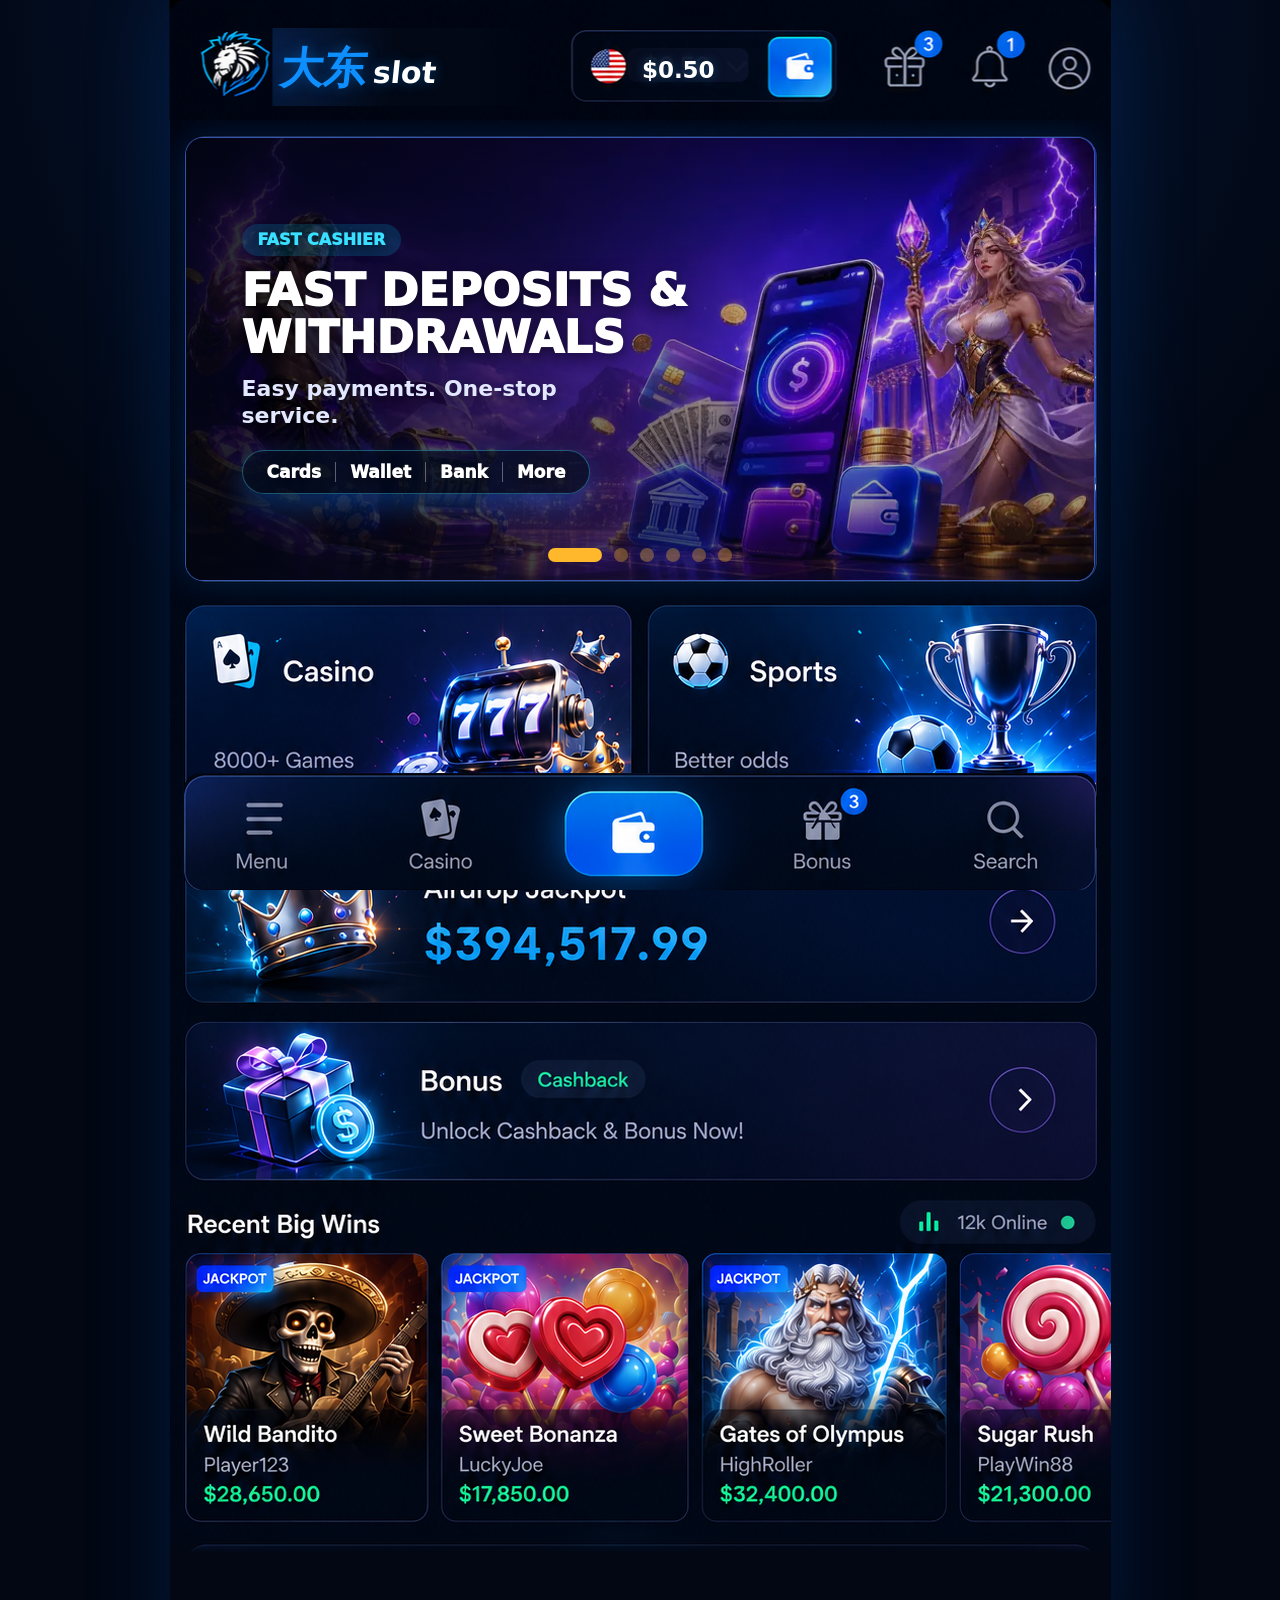
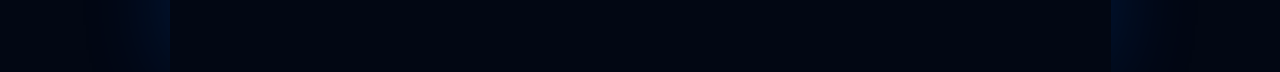
==== index.html @ 8ac62c06 "Add files via upload" ====
<!doctype html>
<html lang="zh-CN">
  <head>
    <meta charset="utf-8">
    <meta name="viewport" content="width=device-width, initial-scale=1">
    <title>大东slot Visual Mirror</title>
    <link rel="stylesheet" href="styles.css">
  </head>
  <body>
    <nav class="global-top-nav" aria-label="Global top navigation">
      <button class="global-logo-hit" type="button" data-go-home aria-label="返回首页">
        <span class="global-logo-cover" aria-hidden="true"></span>
        <span class="global-wordmark" aria-hidden="true">
          <strong>大东</strong>
          <b>slot</b>
        </span>
      </button>
      <span class="global-balance-cover" aria-hidden="true"></span>
      <span class="global-balance-value" data-global-balance aria-hidden="true">$0.50</span>
      <button class="global-wallet-hit" type="button" data-open-wallet aria-label="Wallet"></button>
      <button class="global-gift-hit" type="button" data-open-activity aria-label="Bonus"></button>
      <button class="global-bell-hit" type="button" aria-label="Notifications"></button>
      <button class="global-profile-hit" type="button" aria-label="Profile"></button>
    </nav>

    <nav class="global-bottom-nav" aria-label="Global bottom navigation">
      <button type="button" data-go-home aria-label="Menu"></button>
      <button type="button" data-go-home aria-label="Casino"></button>
      <button type="button" data-open-wallet aria-label="Wallet"></button>
      <button type="button" data-open-activity aria-label="Bonus"></button>
      <button type="button" data-go-home aria-label="Search"></button>
    </nav>

    <main class="mirror-stage" aria-label="大东slot demo">
      <div class="phone-screen">
        <img class="source-screen" src="assets/xd-reference.png" alt="大东slot casino app home screen">

        <section class="custom-hero-carousel" aria-label="Promotions">
          <article class="promo-slide active promo-purple" style="--promo-image: url('assets/promo-1.webp')">
            <div class="promo-copy">
              <span>Fast Cashier</span>
              <h2>FAST DEPOSITS & WITHDRAWALS</h2>
              <p>Easy payments. One-stop service.</p>
              <div class="promo-tags">Cards <b></b> Wallet <b></b> Bank <b></b> More</div>
            </div>
          </article>
          <article class="promo-slide promo-blue" style="--promo-image: url('assets/promo-2.webp')">
            <div class="promo-copy promo-copy-center">
              <span>Global Lobby</span>
              <h2>30+ TOP GLOBAL PROVIDERS</h2>
              <p>2000+ games available.</p>
            </div>
          </article>
          <article class="promo-slide promo-gold" style="--promo-image: url('assets/promo-3.webp')">
            <div class="promo-copy">
              <span>Trusted Platform</span>
              <h2>25 YEARS OF EXCELLENCE</h2>
              <p>Steady, proven, and built for players.</p>
            </div>
          </article>
          <article class="promo-slide promo-green" style="--promo-image: url('assets/promo-4.webp')">
            <div class="promo-copy">
              <span>Welcome Offer</span>
              <h2>850% WELCOME BONUS</h2>
              <p>Start with more on your first deposit.</p>
              <div class="promo-button">Claim Bonus</div>
            </div>
          </article>
          <article class="promo-slide promo-green" style="--promo-image: url('assets/promo-5.webp')">
            <div class="promo-copy">
              <span>Slot Cashback</span>
              <h2>2% SLOT REBATE</h2>
              <p>Get cashback on eligible wagers.</p>
              <div class="promo-button">Join Now</div>
            </div>
          </article>
          <article class="promo-slide promo-teal" style="--promo-image: url('assets/promo-6.webp')">
            <div class="promo-copy">
              <span>Invite Rewards</span>
              <h2>REFER & EARN</h2>
              <p>Earn up to $100,000 with every invite.</p>
            </div>
          </article>
          <div class="promo-dots" aria-hidden="true">
            <span class="active"></span>
            <span></span>
            <span></span>
            <span></span>
            <span></span>
            <span></span>
          </div>
        </section>

        <div class="logo-cover" aria-hidden="true"></div>
        <div class="xd-wordmark" aria-hidden="true">
          <strong>大东</strong>
          <span>slot</span>
        </div>
        <div class="home-balance-cover" aria-hidden="true"></div>
        <div class="home-balance-value" data-home-balance aria-hidden="true">$0.50</div>

        <button class="hotspot wallet-hotspot" type="button" data-open-wallet aria-label="打开钱包"></button>
        <button class="hotspot join-hotspot" type="button" data-open-modal="signin" aria-label="Join now"></button>
        <button class="hotspot jackpot-hotspot" type="button" data-open-wallet aria-label="Airdrop Jackpot"></button>
        <button class="hotspot bonus-card-hotspot" type="button" data-open-activity aria-label="Bonus Cashback"></button>
        <button class="hotspot bottom-wallet-hotspot" type="button" data-open-wallet aria-label="底部钱包"></button>
        <button class="hotspot bottom-bonus-hotspot" type="button" data-open-activity aria-label="Rewards"></button>
      </div>
    </main>

    <section class="activity-page" id="activityPage" aria-hidden="true">
      <div class="activity-shell">
        <header class="activity-topbar">
          <div class="activity-brand" role="button" tabindex="0" data-go-home aria-label="返回首页">
            <span class="brand-spade"></span>
            <strong>大东</strong>
            <b>slot</b>
          </div>
          <div class="activity-balance">
            <span data-activity-balance>$0.50</span>
            <button type="button" data-open-wallet aria-label="Deposit">+</button>
          </div>
          <button class="activity-gift" type="button" data-activity-detail="deposit" aria-label="Bonus"><span>3</span></button>
          <button class="activity-bell" type="button" aria-label="Notifications"><span>1</span></button>
          <button class="activity-profile" type="button" aria-label="Profile"></button>
        </header>

        <section class="activity-hero-card" data-activity-hero-carousel style="--activity-hero-image: url('assets/promo-5.webp')">
          <div class="activity-hero-copy">
            <h1 data-activity-hero-title>FREE SPIN - EASY</h1>
            <p data-activity-hero-subtitle>SPIN EASY $10 WIN!</p>
          </div>
          <div class="activity-wheel" aria-hidden="true">
            <span></span>
          </div>
          <button class="activity-details-pill" type="button" data-activity-detail="free-spin" data-activity-hero-detail>Details</button>
          <div class="activity-slider-dots" aria-label="Activity banners">
            <button class="active" type="button" data-activity-hero-dot="0" aria-label="Free Spin banner" aria-current="true"></button>
            <button type="button" data-activity-hero-dot="1" aria-label="Deposit Bonus banner"></button>
            <button type="button" data-activity-hero-dot="2" aria-label="Refer and Earn banner"></button>
          </div>
        </section>

        <main class="activity-card">
          <section class="activity-section">
            <h2>Deposit Bonus</h2>
            <article class="activity-deposit-panel">
              <button class="activity-info" type="button" data-activity-detail="deposit">i</button>
              <div class="activity-safe-icon" aria-hidden="true"></div>
              <div class="activity-deposit-copy">
                <h3>5th Deposit Bonus 125%</h3>
                <p>1st Deposit Rewards: <strong>30%</strong></p>
              </div>
              <button class="activity-gold-btn" type="button" data-open-wallet>Deposit</button>
              <div class="activity-bonus-steps">
                <button class="activity-bonus-step active" type="button">
                  <span>1st</span>
                  <i class="bonus-gift-icon" aria-hidden="true"><em></em></i>
                  <b>+30%</b>
                </button>
                <button class="activity-bonus-step" type="button">
                  <span>2nd</span>
                  <i class="bonus-gift-icon" aria-hidden="true"><em></em></i>
                  <b>+20%</b>
                </button>
                <button class="activity-bonus-step" type="button">
                  <span>3rd</span>
                  <i class="bonus-gift-icon" aria-hidden="true"><em></em></i>
                  <b>+20%</b>
                </button>
                <button class="activity-bonus-step" type="button">
                  <span>4th</span>
                  <i class="bonus-gift-icon" aria-hidden="true"><em></em></i>
                  <b>+25%</b>
                </button>
                <button class="activity-bonus-step" type="button">
                  <span>5th</span>
                  <i class="bonus-gift-icon" aria-hidden="true"><em></em></i>
                  <b>+30%</b>
                </button>
              </div>
            </article>
          </section>

          <section class="activity-section free-section">
            <h2>Free Bonus</h2>
            <article class="activity-list-card">
              <button class="activity-info" type="button" data-activity-detail="daily-rebate">i</button>
              <span class="activity-icon calendar" aria-hidden="true"></span>
              <div>
                <h3>Daily Rebate 0.5%</h3>
                <p>The more bet, the more cashback</p>
              </div>
              <button class="activity-outline-btn" type="button" data-activity-detail="daily-rebate">Go Play</button>
            </article>
            <article class="activity-list-card">
              <button class="activity-info" type="button" data-activity-detail="login">i</button>
              <span class="activity-icon login" aria-hidden="true"></span>
              <div>
                <h3>Daily Login Rewards</h3>
                <p>Get <strong>$ 28,00</strong> for free!</p>
              </div>
              <button class="activity-outline-btn" type="button" data-activity-detail="login">Go Play</button>
            </article>
            <article class="activity-list-card">
              <button class="activity-info" type="button" data-activity-detail="free-spin">i</button>
              <span class="activity-icon wheel" aria-hidden="true"></span>
              <div>
                <h3>Free Spin</h3>
                <p>Get <strong>$ 10,00</strong> free every day</p>
              </div>
              <button class="activity-outline-btn" type="button" data-activity-detail="free-spin">Check</button>
            </article>
            <article class="activity-list-card">
              <button class="activity-info" type="button" data-activity-detail="loss-rescue">i</button>
              <span class="activity-icon shield" aria-hidden="true"></span>
              <div>
                <h3>Loss Rescue 10%</h3>
                <p>Claim support after tough sessions</p>
              </div>
              <button class="activity-outline-btn" type="button" data-open-wallet>Deposit</button>
            </article>
            <article class="activity-list-card">
              <button class="activity-info" type="button" data-activity-detail="refer">i</button>
              <span class="activity-icon refer" aria-hidden="true"></span>
              <div>
                <h3>Refer & Earn</h3>
                <p>Invite friends and unlock rewards</p>
              </div>
              <button class="activity-outline-btn" type="button" data-activity-detail="refer">Invite</button>
            </article>
          </section>
        </main>

        <nav class="activity-bottom-nav" aria-label="Activity navigation">
          <button type="button" data-close-activity><span class="nav-home"></span>Menu</button>
          <button type="button" data-close-activity><span class="nav-refer"></span>Casino</button>
          <button class="nav-wallet-main" type="button" data-open-wallet><span></span>Wallet</button>
          <button class="active" type="button"><span class="nav-gift"></span>Bonus</button>
          <button type="button" data-close-activity><span class="nav-me"></span>Search</button>
        </nav>
      </div>
    </section>

    <section class="wallet-page" id="walletPage" aria-hidden="true">
      <div class="wallet-shell">
        <header class="activity-topbar wallet-global-topbar">
          <div class="activity-brand" role="button" tabindex="0" data-go-home aria-label="返回首页">
            <span class="brand-spade"></span>
            <strong>大东</strong>
            <b>slot</b>
          </div>
          <div class="activity-balance">
            <span data-wallet-top-balance>$0.50</span>
            <button type="button" data-open-wallet aria-label="Deposit">+</button>
          </div>
          <button class="activity-gift" type="button" data-activity-detail="deposit" aria-label="Bonus"><span>3</span></button>
          <button class="activity-bell" type="button" aria-label="Notifications"><span>1</span></button>
          <button class="activity-profile" type="button" aria-label="Profile"></button>
        </header>

        <header class="wallet-header">
          <button class="wallet-back" type="button" data-close-wallet aria-label="返回">
            <span></span>
          </button>
          <h1>Wallet</h1>
          <div class="wallet-actions">
            <button class="history-btn" type="button">
              <span class="history-icon"></span>
              History
            </button>
            <button class="support-btn" type="button" aria-label="客服">
              <span></span>
            </button>
          </div>
        </header>

        <div class="wallet-tabs" role="tablist" aria-label="Wallet actions">
          <button class="wallet-tab active" type="button" data-wallet-tab="recharge" role="tab" aria-selected="true">
            <span class="pig-icon"></span>
            Deposit
          </button>
          <button class="wallet-tab" type="button" data-wallet-tab="withdraw" role="tab" aria-selected="false">
            <span class="card-icon"></span>
            Withdraw
          </button>
        </div>

        <div class="wallet-panel active" data-wallet-panel="recharge">
          <section class="deposit-card">
            <h2>Deposit Bonuses <span>*</span></h2>
            <div class="bonus-feature">
              <div class="safe-asset" aria-hidden="true"></div>
              <div>
                <h3>5th Deposit Bonus 125%</h3>
                <p>1st Deposit Rewards: <strong>30%</strong></p>
              </div>
            </div>

            <div class="bonus-steps" aria-label="Deposit bonus steps">
              <button class="bonus-step active" type="button">
                <span>1st</span>
                <i class="bonus-gift-icon" aria-hidden="true"><em></em></i>
                <b>+30%</b>
              </button>
              <button class="bonus-step" type="button">
                <span>2nd</span>
                <i class="bonus-gift-icon" aria-hidden="true"><em></em></i>
                <b>+20%</b>
              </button>
              <button class="bonus-step" type="button">
                <span>3rd</span>
                <i class="bonus-gift-icon" aria-hidden="true"><em></em></i>
                <b>+20%</b>
              </button>
              <button class="bonus-step" type="button">
                <span>4th</span>
                <i class="bonus-gift-icon" aria-hidden="true"><em></em></i>
                <b>+25%</b>
              </button>
              <button class="bonus-step" type="button">
                <span>5th</span>
                <i class="bonus-gift-icon" aria-hidden="true"><em></em></i>
                <b>+30%</b>
              </button>
            </div>
          </section>

          <div class="amount-grid" aria-label="Recharge amounts">
            <button class="amount-card selected" type="button"><span>10%</span>$ 10,00</button>
            <button class="amount-card" type="button"><span>10%</span>$ 20,00</button>
            <button class="amount-card" type="button"><span>10%</span>$ 30,00</button>
            <button class="amount-card" type="button"><span>20%</span>$ 50,00</button>
            <button class="amount-card" type="button"><span>25%</span>$ 100,00</button>
            <button class="amount-card" type="button"><span>25%</span>$ 200,00</button>
            <button class="amount-card" type="button"><span>25%</span>$ 300,00</button>
            <button class="amount-card" type="button"><span>30%</span>$ 500,00</button>
            <button class="amount-card" type="button"><span>30%</span>$ 1,00K</button>
          </div>

          <div class="recharge-footer">
            <p data-recharge-note>Selected amount: <strong>$ 10,00</strong></p>
            <button class="recharge-submit" type="button" data-recharge-submit>Deposit Now</button>
          </div>
        </div>

        <div class="wallet-panel" data-wallet-panel="withdraw">
          <section class="withdraw-card">
            <h2>Withdraw</h2>
            <p>Available Balance</p>
            <strong data-wallet-balance>$0.50</strong>
            <label>
              Amount
              <input type="text" inputmode="decimal" placeholder="$ 0,00">
            </label>
            <label>
              Method
              <select>
                <option>Bank Transfer</option>
                <option>USDT</option>
              </select>
            </label>
            <button class="withdraw-submit" type="button" disabled>Submit</button>
          </section>
        </div>

        <nav class="activity-bottom-nav wallet-bottom-nav" aria-label="Wallet navigation">
          <button type="button" data-close-wallet><span class="nav-home"></span>Menu</button>
          <button type="button" data-close-wallet><span class="nav-refer"></span>Casino</button>
          <button class="nav-wallet-main active" type="button"><span></span>Wallet</button>
          <button type="button" data-open-activity><span class="nav-gift"></span>Bonus</button>
          <button type="button" data-close-wallet><span class="nav-me"></span>Search</button>
        </nav>
      </div>
    </section>

    <div class="deposit-success" data-deposit-success aria-hidden="true">
      <div class="deposit-success-card" role="dialog" aria-modal="true" aria-labelledby="depositSuccessTitle">
        <div class="deposit-success-icon" aria-hidden="true"></div>
        <h2 id="depositSuccessTitle">Deposit Successful</h2>
        <p><strong data-success-amount>+$10.00</strong> has been credited to your demo balance.</p>
        <span>Current balance: <b data-success-balance>$10.50</b></span>
        <button type="button" data-close-success>Done</button>
      </div>
    </div>

    <div class="activity-detail-modal" data-activity-detail-modal aria-hidden="true">
      <div class="activity-detail-card" role="dialog" aria-modal="true" aria-labelledby="activityDetailTitle">
        <button class="activity-detail-close" type="button" data-close-activity-detail aria-label="Close">×</button>
        <div class="activity-detail-art" data-detail-art aria-hidden="true"></div>
        <span data-detail-kicker>Activity Details</span>
        <h2 id="activityDetailTitle" data-detail-title>Free Spin</h2>
        <p data-detail-copy>Spin once every day and claim demo bonus credits instantly.</p>
        <ul>
          <li data-detail-rule-one>Available once per demo day.</li>
          <li data-detail-rule-two>Rewards are credited to the demo wallet.</li>
        </ul>
        <button class="activity-detail-cta" type="button" data-detail-cta>Join Now</button>
      </div>
    </div>

    <div class="modal-backdrop" data-modal="signin" aria-hidden="true">
      <div class="modal" role="dialog" aria-modal="true" aria-labelledby="signinTitle">
        <button class="close-btn" type="button" data-close-modal aria-label="关闭">×</button>
        <span class="modal-kicker">Demo account</span>
        <h2 id="signinTitle">Join 大东slot</h2>
        <p>这是展示版账号入口。后续可以接邮箱、手机号、KYC、地理位置验证和风控审核。</p>
        <label>
          Email
          <input type="email" placeholder="demo@donggeslot.com">
        </label>
        <label>
          Password
          <input type="password" placeholder="Enter password">
        </label>
        <button class="modal-primary" type="button" data-close-modal>Enter Demo</button>
      </div>
    </div>

    <div class="modal-backdrop" data-modal="wallet" aria-hidden="true">
      <div class="modal wallet-modal" role="dialog" aria-modal="true" aria-labelledby="walletTitle">
        <button class="close-btn" type="button" data-close-modal aria-label="关闭">×</button>
        <span class="modal-kicker">Wallet preview</span>
        <h2 id="walletTitle">Demo Wallet</h2>
        <div class="wallet-balance">
          <span>Available balance</span>
          <strong>$0.50</strong>
        </div>
        <div class="wallet-grid">
          <button type="button" disabled>Deposit</button>
          <button type="button" disabled>Withdraw</button>
        </div>
        <p>真钱版本需要接支付、KYC、AML、地理围栏和审计日志。当前只做视觉展示。</p>
      </div>
    </div>

    <div class="modal-backdrop" data-modal="bonus" aria-hidden="true">
      <div class="modal" role="dialog" aria-modal="true" aria-labelledby="bonusTitle">
        <button class="close-btn" type="button" data-close-modal aria-label="关闭">×</button>
        <span class="modal-kicker">Cashback</span>
        <h2 id="bonusTitle">Bonus Center</h2>
        <p>这里可以扩展成活动后台配置：返利比例、流水要求、有效期、目标用户分层和预算上限。</p>
        <button class="modal-primary" type="button" data-close-modal>Got it</button>
      </div>
    </div>

    <script src="script.js"></script>
  </body>
</html>
---- styles.css ----
:root {
  --screen-w: 941;
  --screen-h: 1672;
  --ink: #f7fbff;
  --muted: #aab5d1;
  --cyan: #28ccff;
  --blue: #087cff;
}

* {
  box-sizing: border-box;
}

body {
  margin: 0;
  min-width: 320px;
  min-height: 100vh;
  background: #020713;
  color: var(--ink);
  font-family: Inter, ui-sans-serif, system-ui, -apple-system, BlinkMacSystemFont, "Segoe UI", sans-serif;
}

body.modal-open {
  overflow: hidden;
}

body.wallet-open {
  overflow: hidden;
}

button,
input,
select {
  font: inherit;
}

button {
  cursor: pointer;
}

button:disabled {
  cursor: not-allowed;
  opacity: 0.55;
}

.mirror-stage {
  display: flex;
  justify-content: center;
  min-height: 100vh;
  background:
    radial-gradient(circle at 50% 0, rgba(14, 83, 182, 0.28), transparent 42%),
    #020713;
}

.phone-screen {
  position: relative;
  width: min(100vw, 941px);
  aspect-ratio: 941 / 1672;
  overflow: hidden;
  background: #020713;
}

.source-screen {
  display: block;
  width: 100%;
  height: 100%;
  object-fit: fill;
  user-select: none;
  -webkit-user-drag: none;
}

.custom-hero-carousel {
  position: absolute;
  z-index: 1;
  left: 1.7%;
  top: 8.2%;
  width: 96.7%;
  height: 26.55%;
  overflow: hidden;
  border: 1px solid rgba(76, 117, 231, 0.72);
  border-radius: clamp(12px, 2vw, 18px);
  background: #020713;
  pointer-events: none;
  box-shadow:
    inset 0 0 0 1px rgba(72, 202, 255, 0.12),
    0 0 36px rgba(8, 124, 255, 0.2);
}

.promo-slide {
  position: absolute;
  inset: 0;
  opacity: 0;
  background:
    linear-gradient(90deg, rgba(1, 5, 14, 0.88) 0%, rgba(1, 5, 14, 0.58) 38%, rgba(1, 5, 14, 0.12) 70%),
    var(--promo-image) center / cover no-repeat;
  transition: opacity 0.6s ease;
}

.promo-slide.active {
  opacity: 1;
}

.promo-slide::after {
  content: "";
  position: absolute;
  inset: auto 0 0;
  height: 46%;
  background: linear-gradient(0deg, rgba(2, 7, 19, 0.48), transparent);
}

.promo-copy {
  position: relative;
  z-index: 1;
  display: flex;
  flex-direction: column;
  justify-content: center;
  width: min(64%, 560px);
  height: 100%;
  padding: clamp(16px, 3.5vw, 46px) clamp(18px, 4.3vw, 58px);
  text-shadow: 0 3px 14px rgba(0, 0, 0, 0.55);
}

.promo-copy-center {
  width: min(68%, 620px);
}

.promo-copy span {
  align-self: flex-start;
  margin-bottom: clamp(6px, 1.3vw, 12px);
  border-radius: 999px;
  padding: clamp(4px, 0.7vw, 8px) clamp(9px, 1.8vw, 16px);
  background: rgba(0, 210, 255, 0.16);
  color: #39e0ff;
  font-size: clamp(9px, 1.7vw, 16px);
  font-weight: 950;
  line-height: 1;
  text-transform: uppercase;
}

.promo-copy h2 {
  max-width: 11.5em;
  margin: 0;
  color: #ffffff;
  font-size: clamp(20px, 4.65vw, 45px);
  font-weight: 1000;
  line-height: 1.03;
  letter-spacing: 0;
}

.promo-copy p {
  max-width: 18em;
  margin: clamp(7px, 1.4vw, 14px) 0 0;
  color: #e2e8ff;
  font-size: clamp(12px, 2.3vw, 22px);
  font-weight: 720;
  line-height: 1.25;
}

.promo-tags,
.promo-button {
  display: inline-flex;
  align-items: center;
  align-self: flex-start;
  min-height: clamp(24px, 4.5vw, 44px);
  margin-top: clamp(9px, 1.9vw, 20px);
  border-radius: 999px;
  padding: 0 clamp(12px, 2.2vw, 24px);
  background: linear-gradient(135deg, rgba(10, 207, 255, 0.86), rgba(6, 117, 255, 0.92));
  color: #fff;
  font-size: clamp(10px, 1.8vw, 17px);
  font-weight: 950;
  box-shadow: 0 12px 28px rgba(8, 124, 255, 0.32);
}

.promo-tags {
  gap: clamp(7px, 1.5vw, 14px);
  background: rgba(5, 16, 36, 0.72);
  border: 1px solid rgba(67, 219, 255, 0.36);
}

.promo-tags b {
  width: 1px;
  height: 1.2em;
  background: rgba(255, 255, 255, 0.35);
}

.promo-green .promo-copy span,
.promo-green .promo-button {
  background: linear-gradient(135deg, #2ce99b, #079a65);
  color: #ffffff;
}

.promo-gold .promo-copy span {
  background: rgba(255, 203, 74, 0.18);
  color: #ffd973;
}

.promo-teal .promo-copy span {
  background: rgba(0, 232, 214, 0.16);
  color: #48f0e6;
}

.promo-dots {
  position: absolute;
  z-index: 2;
  left: 50%;
  bottom: clamp(10px, 1.8vw, 18px);
  display: flex;
  gap: clamp(7px, 1.4vw, 12px);
  transform: translateX(-50%);
}

.promo-dots span {
  display: block;
  width: clamp(8px, 1.7vw, 14px);
  height: clamp(8px, 1.7vw, 14px);
  border-radius: 999px;
  background: rgba(255, 184, 40, 0.34);
}

.promo-dots span.active {
  width: clamp(30px, 5.4vw, 54px);
  background: #ffb82c;
}

.hotspot {
  position: absolute;
  z-index: 4;
  border: 0;
  border-radius: 10px;
  background: transparent;
  padding: 0;
}

.hotspot:focus-visible {
  outline: 2px solid rgba(40, 204, 255, 0.9);
  outline-offset: 3px;
}

.wallet-hotspot {
  left: 42.6%;
  top: 1.8%;
  width: 28.4%;
  height: 4.4%;
}

.join-hotspot {
  left: 5.1%;
  top: 27.6%;
  width: 25.8%;
  height: 4.1%;
  border-radius: 999px;
}

.jackpot-hotspot {
  left: 1.7%;
  top: 49.8%;
  width: 96.7%;
  height: 10.2%;
}

.bonus-card-hotspot {
  left: 1.7%;
  top: 61.1%;
  width: 96.7%;
  height: 9.5%;
}

.bottom-wallet-hotspot {
  left: 41.9%;
  top: 92.5%;
  width: 15%;
  height: 6.3%;
  border-radius: 22px;
}

.bottom-bonus-hotspot {
  left: 63.9%;
  top: 92.6%;
  width: 14.7%;
  height: 6.2%;
}

.logo-cover {
  position: absolute;
  z-index: 2;
  left: 11%;
  top: 1.65%;
  width: 27.2%;
  height: 4.65%;
  background:
    radial-gradient(circle at 0 38%, rgba(8, 38, 88, 0.76), transparent 48%),
    linear-gradient(90deg, #020815 0%, #020815 78%, rgba(2, 8, 21, 0) 100%);
}

.xd-wordmark {
  position: absolute;
  z-index: 3;
  left: 11.8%;
  top: 2.8%;
  display: flex;
  align-items: baseline;
  gap: 7px;
  color: white;
  font-style: normal;
  transform: skewX(-6deg);
  pointer-events: none;
  text-shadow: 0 0 13px rgba(0, 145, 255, 0.38);
}

.xd-wordmark strong {
  color: #0d8fff;
  font-size: clamp(20px, 4.7vw, 43px);
  font-weight: 1000;
  line-height: 1;
}

.xd-wordmark span {
  color: white;
  font-size: clamp(15px, 3.3vw, 30px);
  font-weight: 900;
  line-height: 1;
}

.home-balance-cover {
  position: absolute;
  z-index: 2;
  left: 48.65%;
  top: 2.88%;
  width: 12.9%;
  height: 2.35%;
  border-radius: 9px;
  background:
    linear-gradient(90deg, rgba(7, 13, 31, 0.96), rgba(9, 18, 42, 0.96));
  pointer-events: none;
}

.home-balance-value {
  position: absolute;
  z-index: 3;
  left: 50.2%;
  top: 3.16%;
  min-width: 82px;
  color: #fff;
  font-size: clamp(14px, 2.38vw, 23px);
  font-weight: 750;
  line-height: 1;
  letter-spacing: 0;
  text-align: left;
  text-shadow: 0 0 12px rgba(64, 180, 255, 0.34);
  pointer-events: none;
}

.modal-backdrop {
  position: fixed;
  inset: 0;
  z-index: 50;
  display: none;
  place-items: center;
  padding: 20px;
  background: rgba(0, 0, 0, 0.76);
  backdrop-filter: blur(14px);
}

.modal-backdrop.is-open {
  display: grid;
}

.modal {
  position: relative;
  width: min(440px, 100%);
  max-height: calc(100vh - 40px);
  overflow: auto;
  border: 1px solid rgba(80, 127, 225, 0.65);
  border-radius: 18px;
  padding: 28px;
  background:
    radial-gradient(circle at 100% 0, rgba(39, 150, 255, 0.28), transparent 36%),
    #071226;
  box-shadow: 0 24px 70px rgba(0, 0, 0, 0.38);
}

.close-btn {
  position: absolute;
  top: 14px;
  right: 14px;
  display: grid;
  place-items: center;
  width: 36px;
  height: 36px;
  border: 1px solid rgba(255, 255, 255, 0.12);
  border-radius: 10px;
  background: rgba(255, 255, 255, 0.06);
  color: white;
  font-size: 22px;
}

.modal-kicker {
  color: var(--cyan);
  font-size: 13px;
  font-weight: 900;
  text-transform: uppercase;
}

.modal h2 {
  margin: 8px 0 10px;
  font-size: 28px;
}

.modal p {
  color: var(--muted);
  line-height: 1.7;
}

.modal label {
  display: grid;
  gap: 8px;
  margin-top: 14px;
  color: #b8c3de;
}

.modal input {
  min-height: 48px;
  border: 1px solid rgba(80, 127, 225, 0.5);
  border-radius: 12px;
  padding: 0 14px;
  background: rgba(255, 255, 255, 0.06);
  color: white;
}

.modal-primary {
  display: inline-flex;
  align-items: center;
  justify-content: center;
  width: 100%;
  min-height: 52px;
  margin-top: 18px;
  border: 0;
  border-radius: 13px;
  background: linear-gradient(135deg, #0b76ff, #2ea7ff);
  color: white;
  font-weight: 900;
  font-size: 20px;
  box-shadow: 0 18px 40px rgba(17, 126, 255, 0.34);
}

.wallet-balance {
  display: grid;
  gap: 8px;
  margin: 18px 0;
  padding: 20px;
  border: 1px solid rgba(56, 216, 255, 0.32);
  border-radius: 16px;
  background: rgba(30, 140, 255, 0.12);
}

.wallet-balance span {
  color: var(--muted);
}

.wallet-balance strong {
  font-size: 36px;
}

.wallet-grid {
  display: grid;
  grid-template-columns: repeat(2, 1fr);
  gap: 12px;
}

.wallet-grid button {
  min-height: 46px;
  border: 1px solid rgba(255, 255, 255, 0.12);
  border-radius: 12px;
  background: rgba(255, 255, 255, 0.07);
  color: white;
  font-weight: 800;
}

.deposit-success {
  position: fixed;
  inset: 0;
  z-index: 90;
  display: none;
  place-items: center;
  padding: 24px;
  background: rgba(1, 6, 18, 0.72);
  backdrop-filter: blur(12px);
}

.deposit-success.is-open {
  display: grid;
}

.deposit-success-card {
  width: min(92vw, 360px);
  border: 1px solid rgba(57, 219, 255, 0.52);
  border-radius: 18px;
  padding: 28px 24px 24px;
  text-align: center;
  background:
    radial-gradient(circle at 50% 0, rgba(57, 219, 255, 0.22), transparent 40%),
    radial-gradient(circle at 100% 20%, rgba(111, 74, 255, 0.22), transparent 36%),
    #071226;
  box-shadow:
    0 24px 70px rgba(0, 0, 0, 0.48),
    inset 0 0 30px rgba(31, 139, 255, 0.08);
}

.deposit-success-icon {
  width: 76px;
  height: 76px;
  margin: 0 auto 16px;
  border-radius: 50%;
  background:
    radial-gradient(circle at 50% 50%, rgba(255, 255, 255, 0.32), transparent 34%),
    linear-gradient(135deg, #00f0a8, #05c8ff 48%, #6c49ff);
  box-shadow:
    0 0 30px rgba(0, 240, 168, 0.28),
    0 0 40px rgba(8, 124, 255, 0.26);
}

.deposit-success-icon::before {
  content: "";
  display: block;
  width: 33px;
  height: 17px;
  margin: 24px auto 0;
  border-left: 6px solid #fff;
  border-bottom: 6px solid #fff;
  transform: rotate(-45deg);
}

.deposit-success h2 {
  margin: 0 0 10px;
  font-size: 25px;
  font-weight: 950;
}

.deposit-success p {
  margin: 0;
  color: #c5d4f4;
  line-height: 1.55;
}

.deposit-success strong,
.deposit-success b {
  color: #2be2ff;
}

.deposit-success span {
  display: block;
  margin-top: 10px;
  color: #90a2cb;
}

.deposit-success button {
  width: 100%;
  min-height: 50px;
  margin-top: 22px;
  border: 0;
  border-radius: 13px;
  background: linear-gradient(135deg, #00c9ff, #087cff 48%, #6c49ff);
  color: #fff;
  font-weight: 950;
  font-size: 18px;
  box-shadow: 0 18px 42px rgba(8, 124, 255, 0.34);
}

.wallet-page {
  position: fixed;
  inset: 0;
  z-index: 60;
  display: none;
  overflow: auto;
  background: #020713;
  color: #fff;
}

.wallet-page.is-open {
  display: block;
}

.wallet-shell {
  width: min(100vw, 813px);
  min-height: 100vh;
  margin: 0 auto;
  padding: 18px 32px 70px;
  background:
    radial-gradient(circle at 82% 4%, rgba(115, 54, 255, 0.22), transparent 32%),
    radial-gradient(circle at 10% 18%, rgba(0, 191, 255, 0.18), transparent 32%),
    linear-gradient(180deg, #030817 0%, #071226 48%, #030817 100%);
}

.wallet-header {
  display: grid;
  grid-template-columns: 48px 1fr auto;
  align-items: center;
  gap: 10px;
  padding-bottom: 22px;
  border-bottom: 1px solid rgba(64, 130, 255, 0.38);
}

.wallet-header h1 {
  margin: 0;
  font-size: 23px;
  font-weight: 850;
  letter-spacing: 0;
}

.wallet-back,
.support-btn,
.history-btn,
.wallet-tab,
.bonus-step,
.amount-card,
.withdraw-submit {
  border: 0;
  color: #fff;
}

.wallet-back {
  display: grid;
  place-items: center;
  width: 40px;
  height: 40px;
  border-radius: 12px;
  background: transparent;
}

.wallet-back span {
  display: block;
  width: 14px;
  height: 14px;
  border-left: 3px solid #fff;
  border-bottom: 3px solid #fff;
  transform: rotate(45deg);
}

.wallet-actions {
  display: flex;
  align-items: center;
  gap: 16px;
}

.history-btn {
  display: inline-flex;
  align-items: center;
  gap: 8px;
  min-height: 49px;
  padding: 0 20px;
  border-radius: 999px;
  border: 1px solid rgba(54, 194, 255, 0.26);
  background: rgba(8, 36, 85, 0.82);
  color: #e8f6ff;
  font-size: 18px;
  font-weight: 650;
}

.history-icon {
  position: relative;
  display: inline-block;
  width: 18px;
  height: 18px;
  border-radius: 3px;
  background: #36d8ff;
}

.history-icon::before,
.history-icon::after {
  content: "";
  position: absolute;
  background: #082455;
}

.history-icon::before {
  left: 5px;
  top: 4px;
  width: 8px;
  height: 2px;
  box-shadow: 0 5px 0 #44331c;
}

.history-icon::after {
  right: -4px;
  bottom: -2px;
  width: 8px;
  height: 8px;
  border: 2px solid #082455;
  border-radius: 50%;
  background: transparent;
}

.support-btn {
  display: grid;
  place-items: center;
  width: 58px;
  height: 49px;
  border-radius: 999px;
  border: 1px solid rgba(114, 73, 255, 0.34);
  background: rgba(31, 24, 82, 0.84);
}

.support-btn span {
  position: relative;
  width: 22px;
  height: 18px;
  border: 3px solid #59d5ff;
  border-bottom-color: transparent;
  border-radius: 16px 16px 8px 8px;
}

.support-btn span::before,
.support-btn span::after {
  content: "";
  position: absolute;
  top: 11px;
  width: 5px;
  height: 12px;
  border-radius: 4px;
  background: #59d5ff;
}

.support-btn span::before {
  left: -6px;
}

.support-btn span::after {
  right: -6px;
}

.wallet-tabs {
  display: grid;
  grid-template-columns: repeat(2, 1fr);
  gap: 26px;
  margin: 18px 19px;
}

.wallet-tab {
  position: relative;
  display: grid;
  place-items: center;
  gap: 10px;
  min-height: 112px;
  border: 1px solid rgba(53, 120, 255, 0.55);
  border-radius: 16px;
  background:
    radial-gradient(circle at 72% 18%, rgba(97, 63, 255, 0.22), transparent 34%),
    rgba(6, 17, 42, 0.92);
  font-size: 20px;
  font-weight: 700;
}

.wallet-tab.active {
  color: #fff;
  background:
    linear-gradient(135deg, rgba(0, 201, 255, 0.95), rgba(9, 109, 255, 0.96) 48%, rgba(108, 73, 255, 0.95)),
    radial-gradient(circle at 25% 20%, rgba(255, 255, 255, 0.34), transparent 36%);
  box-shadow:
    0 16px 34px rgba(0, 123, 255, 0.25),
    inset 0 0 20px rgba(255, 255, 255, 0.16);
}

.pig-icon {
  position: relative;
  width: 28px;
  height: 22px;
  border-radius: 12px;
  background: currentColor;
  color: #ffffff;
}

.pig-icon::before {
  content: "";
  position: absolute;
  left: -4px;
  top: 7px;
  width: 7px;
  height: 7px;
  border-radius: 50%;
  background: currentColor;
}

.pig-icon::after {
  content: "$";
  position: absolute;
  right: -4px;
  top: -7px;
  display: grid;
  place-items: center;
  width: 12px;
  height: 12px;
  border: 2px solid currentColor;
  border-radius: 50%;
  font-size: 9px;
  line-height: 1;
}

.card-icon {
  position: relative;
  width: 32px;
  height: 22px;
  border-radius: 4px;
  background: #48d6ff;
}

.card-icon::before {
  content: "";
  position: absolute;
  left: 0;
  top: 7px;
  width: 100%;
  height: 4px;
  background: #06112a;
  opacity: 0.78;
}

.card-icon::after {
  content: "";
  position: absolute;
  right: -3px;
  bottom: -5px;
  width: 12px;
  height: 12px;
  border: 3px solid #48d6ff;
  border-radius: 50%;
}

.wallet-panel {
  display: none;
}

.wallet-panel.active {
  display: block;
}

.deposit-card,
.withdraw-card {
  margin-top: 18px;
  border: 1px solid rgba(53, 120, 255, 0.45);
  border-radius: 18px;
  padding: 36px 18px 16px;
  background:
    radial-gradient(circle at 88% 10%, rgba(104, 55, 255, 0.18), transparent 38%),
    rgba(4, 13, 31, 0.94);
  box-shadow: inset 0 0 28px rgba(23, 111, 255, 0.08);
}

.deposit-card h2,
.withdraw-card h2 {
  margin: 0 0 24px 10px;
  font-size: 16px;
  font-weight: 750;
}

.deposit-card h2 span {
  color: #35dfff;
}

.bonus-feature {
  display: grid;
  grid-template-columns: 90px 1fr;
  align-items: center;
  gap: 18px;
  margin: 0 16px 24px;
}

.safe-asset {
  position: relative;
  width: 72px;
  height: 62px;
  border-radius: 12px;
  background:
    radial-gradient(circle at 30% 22%, rgba(255, 255, 255, 0.58), transparent 24%),
    linear-gradient(135deg, #53e8ff 0%, #137cff 42%, #9b62ff 70%, #4a3c83 100%);
  box-shadow:
    inset 0 0 15px rgba(255, 255, 255, 0.34),
    0 0 24px rgba(41, 202, 255, 0.26),
    0 12px 20px rgba(0, 60, 160, 0.4);
  transform: perspective(80px) rotateY(-14deg);
}

.safe-asset::before,
.safe-asset::after {
  content: "";
  position: absolute;
  inset: 10px 13px;
  border: 4px solid rgba(161, 236, 255, 0.62);
  border-radius: 8px;
}

.safe-asset::after {
  inset: 21px 30px;
  border-radius: 50%;
  border: 0;
  background:
    radial-gradient(circle at 50% 36%, #10192c 0 28%, transparent 29%),
    linear-gradient(#10192c 0 0) center 66% / 7px 18px no-repeat;
  box-shadow: 0 0 12px rgba(48, 226, 255, 0.3);
}

.bonus-feature h3 {
  margin: 0 0 10px;
  font-size: 19px;
  font-weight: 900;
}

.bonus-feature p {
  margin: 0;
  color: #bde9ff;
  font-size: 15px;
  font-weight: 900;
}

.bonus-feature strong {
  margin-left: 8px;
}

.bonus-steps {
  display: grid;
  grid-template-columns: repeat(5, 1fr);
  gap: 16px;
}

.bonus-step {
  position: relative;
  min-height: 108px;
  border: 1px solid rgba(60, 128, 255, 0.58);
  border-radius: 15px;
  background:
    radial-gradient(circle at 58% 43%, rgba(175, 80, 255, 0.52), transparent 34%),
    radial-gradient(circle at 35% 54%, rgba(27, 226, 255, 0.45), transparent 28%),
    #071226;
  overflow: hidden;
}

.bonus-step span {
  position: absolute;
  top: 0;
  right: 0;
  min-width: 36px;
  padding: 6px 8px;
  border-radius: 0 13px 0 8px;
  background: #aeefff;
  color: #06112a;
  font-size: 14px;
}

.bonus-step b {
  position: absolute;
  left: 0;
  right: 0;
  bottom: 13px;
  color: #fff;
  font-size: 14px;
  font-weight: 650;
}

.bonus-gift-icon {
  position: absolute;
  left: 50%;
  top: 31px;
  display: block;
  width: 66px;
  height: 57px;
  background: url("assets/bonus-gift-icon.png") center / contain no-repeat;
  box-shadow:
    0 14px 22px rgba(0, 201, 255, 0.16);
  filter:
    drop-shadow(0 0 9px rgba(42, 210, 255, 0.42))
    drop-shadow(0 0 12px rgba(130, 75, 255, 0.32));
  transform: translateX(-50%);
}

.bonus-gift-icon::before {
  content: none;
}

.bonus-gift-icon::after {
  content: none;
}

.bonus-gift-icon em {
  display: none;
}

.bonus-step.active::after {
  content: "✓";
  position: absolute;
  right: 0;
  bottom: 0;
  display: grid;
  place-items: center;
  width: 28px;
  height: 28px;
  border-radius: 12px 0 13px;
  background: #2be2ff;
  color: #03101e;
  font-weight: 900;
}

.amount-grid {
  display: grid;
  grid-template-columns: repeat(3, 1fr);
  gap: 18px;
  margin: 18px 28px 0;
  padding-top: 28px;
  border-top: 1px solid rgba(64, 130, 255, 0.38);
}

.amount-card {
  position: relative;
  min-height: 81px;
  border: 1px solid rgba(54, 123, 255, 0.58);
  border-radius: 8px;
  background:
    linear-gradient(180deg, rgba(13, 27, 62, 0.98), rgba(8, 17, 40, 0.98));
  font-size: 22px;
  font-weight: 650;
}

.amount-card span {
  position: absolute;
  right: 0;
  top: 0;
  min-width: 43px;
  padding: 4px 9px 5px;
  border-radius: 0 7px 0 5px;
  background: linear-gradient(135deg, #26dcff, #087cff);
  color: #ffffff;
  font-size: 13px;
}

.amount-card.selected {
  border-color: #2be2ff;
  box-shadow:
    0 0 0 2px rgba(43, 226, 255, 0.28),
    0 0 28px rgba(8, 124, 255, 0.24);
}

.recharge-footer {
  display: grid;
  grid-template-columns: 1fr minmax(180px, 240px);
  align-items: center;
  gap: 18px;
  margin: 22px 28px 0;
  padding: 18px;
  border: 1px solid rgba(53, 120, 255, 0.42);
  border-radius: 14px;
  background:
    radial-gradient(circle at 100% 0, rgba(90, 57, 255, 0.22), transparent 35%),
    rgba(5, 15, 38, 0.92);
}

.recharge-footer p {
  margin: 0;
  color: #b7c6e8;
  font-size: 15px;
}

.recharge-footer strong {
  color: #35dfff;
}

.recharge-submit {
  min-height: 54px;
  border: 0;
  border-radius: 14px;
  background:
    linear-gradient(135deg, #00c9ff, #087cff 48%, #6c49ff);
  color: #ffffff;
  font-size: 18px;
  font-weight: 950;
  box-shadow: 0 18px 42px rgba(8, 124, 255, 0.36);
}

.recharge-submit.is-processing {
  opacity: 0.82;
}

.recharge-submit.is-success {
  background: linear-gradient(135deg, #00f0a8, #06a8ff);
  box-shadow: 0 18px 42px rgba(0, 240, 168, 0.25);
}

.withdraw-card {
  margin: 36px 18px 0;
  padding: 28px;
}

.withdraw-card p {
  margin: 0;
  color: #b8ab92;
}

.withdraw-card strong {
  display: block;
  margin: 8px 0 22px;
  color: #35dfff;
  font-size: 38px;
}

.withdraw-card label {
  display: grid;
  gap: 8px;
  margin-top: 16px;
  color: #dceaff;
}

.withdraw-card input,
.withdraw-card select {
  min-height: 54px;
  border: 1px solid rgba(54, 123, 255, 0.58);
  border-radius: 9px;
  padding: 0 14px;
  background: #06112a;
  color: #fff;
}

.withdraw-submit {
  width: 100%;
  min-height: 54px;
  margin-top: 22px;
  border-radius: 11px;
  background: linear-gradient(135deg, #00c9ff, #087cff 48%, #6c49ff);
  color: #ffffff;
  font-size: 19px;
  font-weight: 900;
}

.withdraw-submit:disabled {
  opacity: 0.55;
}

@media (max-width: 720px) {
  .wallet-shell {
    padding: 14px 16px 48px;
  }

  .wallet-header {
    grid-template-columns: 38px 1fr auto;
  }

  .wallet-actions {
    gap: 8px;
  }

  .history-btn {
    min-height: 42px;
    padding: 0 12px;
    font-size: 15px;
  }

  .support-btn {
    width: 48px;
    height: 42px;
  }

  .wallet-tabs {
    gap: 12px;
    margin: 16px 0;
  }

  .wallet-tab {
    min-height: 96px;
    font-size: 17px;
  }

  .deposit-card {
    padding: 26px 14px 14px;
  }

  .bonus-feature {
    grid-template-columns: 72px 1fr;
    margin: 0 4px 22px;
  }

  .bonus-feature h3 {
    font-size: 17px;
  }

  .bonus-steps {
    gap: 8px;
  }

  .amount-grid {
    grid-template-columns: repeat(3, 1fr);
    gap: 10px;
    margin: 18px 8px 0;
  }

  .amount-card {
    min-height: 78px;
    font-size: 18px;
  }

  .recharge-footer {
    grid-template-columns: 1fr;
    margin: 16px 8px 0;
  }
}

@media (min-width: 942px) {
  .phone-screen {
    box-shadow: 0 0 80px rgba(11, 89, 214, 0.22);
  }
}


.activity-page {
  position: fixed;
  inset: 0;
  z-index: 58;
  display: none;
  overflow: auto;
  background: #020713;
  color: #fff;
}

.activity-page.is-open {
  display: block;
}

.activity-shell {
  position: relative;
  width: min(100vw, 813px);
  min-height: 100vh;
  margin: 0 auto;
  padding: 18px 22px 118px;
  background:
    radial-gradient(circle at 86% 4%, rgba(113, 64, 255, 0.28), transparent 32%),
    radial-gradient(circle at 12% 14%, rgba(0, 194, 255, 0.18), transparent 34%),
    linear-gradient(180deg, #030817 0%, #071226 44%, #030817 100%);
}

.activity-topbar {
  display: grid;
  grid-template-columns: 1fr auto auto auto;
  align-items: center;
  gap: 12px;
  padding: 0 0 16px;
  border-bottom: 1px solid rgba(64, 130, 255, 0.32);
}

.activity-brand {
  display: flex;
  align-items: center;
  gap: 8px;
  min-width: 0;
  transform: skewX(-6deg);
  text-shadow: 0 0 18px rgba(0, 145, 255, 0.34);
}

.brand-spade {
  position: relative;
  width: 28px;
  height: 32px;
  background: linear-gradient(180deg, #40f2ff, #087cff 54%, #7b5dff);
  clip-path: polygon(50% 0, 88% 42%, 62% 67%, 62% 100%, 38% 100%, 38% 67%, 12% 42%);
  filter: drop-shadow(0 0 12px rgba(43, 226, 255, 0.52));
}

.activity-brand strong {
  color: #2ab8ff;
  font-size: clamp(26px, 5vw, 40px);
  font-weight: 1000;
  line-height: 1;
}

.activity-brand b {
  font-size: clamp(18px, 3.2vw, 28px);
  font-weight: 950;
  line-height: 1;
}

.activity-balance {
  display: inline-flex;
  align-items: center;
  gap: 12px;
  min-height: 46px;
  padding: 0 12px 0 20px;
  border: 1px solid rgba(60, 190, 255, 0.46);
  border-radius: 999px;
  background:
    radial-gradient(circle at 100% 0, rgba(108, 73, 255, 0.22), transparent 36%),
    rgba(5, 16, 38, 0.84);
  box-shadow: inset 0 0 18px rgba(38, 170, 255, 0.1);
}

.activity-balance span {
  color: #fff;
  font-size: 20px;
  font-weight: 900;
}

.activity-balance button {
  display: grid;
  place-items: center;
  width: 28px;
  height: 28px;
  border: 0;
  border-radius: 50%;
  background: linear-gradient(135deg, #00c9ff, #087cff 48%, #6c49ff);
  color: #fff;
  font-size: 21px;
  font-weight: 900;
}

.activity-bell,
.activity-profile {
  position: relative;
  display: grid;
  place-items: center;
  width: 44px;
  height: 44px;
  border: 1px solid rgba(64, 205, 255, 0.42);
  border-radius: 50%;
  background: rgba(7, 17, 42, 0.78);
  color: #9aeaff;
}

.activity-bell::before {
  content: "";
  width: 20px;
  height: 24px;
  border: 3px solid currentColor;
  border-bottom: 0;
  border-radius: 14px 14px 5px 5px;
  box-shadow: 0 17px 0 -7px currentColor;
}

.activity-bell span {
  position: absolute;
  right: -5px;
  top: -7px;
  display: grid;
  place-items: center;
  min-width: 27px;
  height: 27px;
  border-radius: 999px;
  background: #ff3a35;
  color: #fff;
  font-size: 15px;
  font-weight: 950;
}

.activity-profile::before {
  content: "";
  width: 23px;
  height: 23px;
  border: 3px solid currentColor;
  border-radius: 50%;
  background:
    radial-gradient(circle at 50% 35%, currentColor 0 20%, transparent 22%),
    radial-gradient(ellipse at 50% 85%, currentColor 0 34%, transparent 36%);
}

.activity-hero-card {
  position: relative;
  min-height: 197px;
  margin: 18px 0 18px;
  overflow: hidden;
  border: 1px solid rgba(73, 122, 255, 0.5);
  border-radius: 17px;
  background:
    radial-gradient(circle at 82% 42%, rgba(255, 184, 44, 0.2), transparent 22%),
    radial-gradient(circle at 75% 40%, rgba(150, 73, 255, 0.62), transparent 39%),
    linear-gradient(100deg, #132448 0%, #17205b 42%, #6b28d8 100%);
  box-shadow: 0 22px 50px rgba(4, 25, 90, 0.24);
}

.activity-hero-card::before {
  content: "";
  position: absolute;
  right: 20px;
  top: -18px;
  width: 235px;
  height: 235px;
  border-radius: 50%;
  background:
    conic-gradient(from 20deg, #ffce59, #7b4bff, #18dbff, #ff7d35, #ffce59);
  box-shadow: 0 0 32px rgba(117, 76, 255, 0.45);
  opacity: 0.82;
}

.activity-hero-card::after {
  content: "";
  position: absolute;
  right: -6px;
  bottom: -18px;
  width: 210px;
  height: 112px;
  background:
    radial-gradient(circle at 20% 55%, #ff433f 0 16%, transparent 17%),
    linear-gradient(135deg, #ff544e 0 38%, #ffd85a 39% 52%, #da2e45 53%) left 30px top 12px / 84px 68px no-repeat,
    linear-gradient(135deg, #ffb342, #ff4d4d) right 24px bottom 20px / 95px 58px no-repeat;
  filter: drop-shadow(0 12px 18px rgba(0, 0, 0, 0.28));
}

.activity-hero-copy {
  position: relative;
  z-index: 2;
  padding: 45px 44px;
}

.activity-hero-copy h1,
.activity-hero-copy p {
  margin: 0;
  color: #fff;
  font-size: clamp(27px, 4.8vw, 38px);
  font-weight: 1000;
  line-height: 1.25;
  letter-spacing: 0;
  text-shadow: 0 4px 18px rgba(0, 0, 0, 0.42);
}

.activity-hero-copy p {
  margin-top: 18px;
}

.activity-wheel {
  position: absolute;
  z-index: 1;
  right: 70px;
  top: 23px;
  display: grid;
  place-items: center;
  width: 145px;
  height: 145px;
  border: 7px solid rgba(255, 213, 102, 0.9);
  border-radius: 50%;
  background:
    conic-gradient(#7139ff 0 16%, #ffbf42 17% 32%, #0ddcff 33% 49%, #be3cff 50% 66%, #ff6d35 67% 82%, #7139ff 83%);
  box-shadow: inset 0 0 0 10px rgba(6, 12, 34, 0.8), 0 0 22px rgba(255, 191, 66, 0.35);
}

.activity-wheel span {
  width: 28px;
  height: 28px;
  border-radius: 50%;
  background: #ffd55e;
}

.activity-details-pill {
  position: absolute;
  z-index: 4;
  right: 30px;
  top: 30px;
  min-height: 53px;
  border: 0;
  border-radius: 999px;
  padding: 0 22px;
  background: rgba(145, 112, 106, 0.95);
  color: #fff;
  font-size: 18px;
  font-weight: 750;
}

.activity-slider-dots {
  position: absolute;
  z-index: 4;
  left: 50%;
  bottom: 13px;
  display: flex;
  align-items: center;
  gap: 11px;
  transform: translateX(-50%);
}

.activity-slider-dots span,
.activity-slider-dots b {
  display: block;
  width: 11px;
  height: 11px;
  border-radius: 999px;
  background: rgba(255, 184, 40, 0.35);
}

.activity-slider-dots b {
  width: 42px;
  background: #ffb82c;
}

.activity-card {
  border: 1px solid rgba(67, 120, 255, 0.5);
  border-radius: 18px 18px 0 0;
  padding: 28px 22px 120px;
  background:
    radial-gradient(circle at 100% 0, rgba(107, 73, 255, 0.12), transparent 30%),
    rgba(4, 13, 31, 0.94);
  box-shadow: inset 0 0 30px rgba(23, 111, 255, 0.08);
}

.activity-section h2 {
  position: relative;
  margin: 0 0 18px;
  padding-left: 17px;
  font-size: 18px;
  font-weight: 850;
}

.activity-section h2::before {
  content: "";
  position: absolute;
  left: 0;
  top: -2px;
  width: 3px;
  height: 48px;
  border-radius: 999px;
  background: linear-gradient(#2be2ff, #744dff);
}

.activity-deposit-panel,
.activity-list-card {
  position: relative;
  border: 1px solid rgba(61, 124, 255, 0.45);
  border-radius: 14px;
  background:
    radial-gradient(circle at 85% 16%, rgba(43, 226, 255, 0.12), transparent 28%),
    linear-gradient(180deg, rgba(10, 24, 58, 0.94), rgba(5, 14, 34, 0.96));
}

.activity-deposit-panel {
  display: grid;
  grid-template-columns: 108px 1fr 128px;
  gap: 14px;
  align-items: center;
  padding: 22px 16px 16px;
}

.activity-safe-icon {
  width: 82px;
  height: 72px;
  background: url("assets/bonus-gift-icon.png") center / contain no-repeat;
  filter: drop-shadow(0 0 16px rgba(42, 210, 255, 0.36));
}

.activity-deposit-copy h3,
.activity-list-card h3 {
  margin: 0 0 8px;
  font-size: 19px;
  font-weight: 950;
}

.activity-deposit-copy p,
.activity-list-card p {
  margin: 0;
  color: #e5edff;
  font-size: 15px;
  font-weight: 700;
}

.activity-deposit-copy strong,
.activity-list-card strong {
  color: #21f0a4;
}

.activity-gold-btn,
.activity-outline-btn,
.activity-detail-cta {
  min-height: 54px;
  border: 0;
  border-radius: 999px;
  padding: 0 22px;
  background: linear-gradient(135deg, #00c9ff, #087cff 48%, #6c49ff);
  color: #fff;
  font-size: 16px;
  font-weight: 850;
  box-shadow: 0 14px 34px rgba(8, 124, 255, 0.28);
}

.activity-bonus-steps {
  grid-column: 1 / -1;
  display: grid;
  grid-template-columns: repeat(5, 1fr);
  gap: 14px;
  margin-top: 6px;
}

.activity-bonus-step {
  position: relative;
  min-height: 109px;
  border: 1px solid rgba(60, 128, 255, 0.58);
  border-radius: 14px;
  background:
    radial-gradient(circle at 58% 43%, rgba(175, 80, 255, 0.45), transparent 34%),
    radial-gradient(circle at 35% 54%, rgba(27, 226, 255, 0.38), transparent 28%),
    #071226;
  color: #fff;
  overflow: hidden;
}

.activity-bonus-step span {
  position: absolute;
  top: 0;
  right: 0;
  min-width: 33px;
  padding: 5px 7px;
  border-radius: 0 13px 0 8px;
  background: #aeefff;
  color: #06112a;
  font-size: 14px;
}

.activity-bonus-step .bonus-gift-icon {
  top: 31px;
  width: 62px;
  height: 52px;
}

.activity-bonus-step b {
  position: absolute;
  left: 0;
  right: 0;
  bottom: 12px;
  font-size: 14px;
}

.activity-bonus-step.active::after {
  content: "?";
  position: absolute;
  right: 0;
  bottom: 0;
  display: grid;
  place-items: center;
  width: 29px;
  height: 29px;
  border-radius: 12px 0 13px;
  background: #2be2ff;
  color: #03101e;
  font-weight: 900;
}

.free-section {
  margin-top: 28px;
}

.activity-list-card {
  display: grid;
  grid-template-columns: 96px 1fr 150px;
  align-items: center;
  gap: 16px;
  min-height: 126px;
  margin-top: 14px;
  padding: 18px 14px;
}

.activity-info {
  position: absolute;
  right: 8px;
  top: 8px;
  display: grid;
  place-items: center;
  width: 22px;
  height: 22px;
  border: 0;
  border-radius: 50%;
  background: #f5e49b;
  color: #071226;
  font-size: 16px;
  font-family: Georgia, serif;
  font-weight: 900;
}

.activity-icon {
  position: relative;
  display: block;
  width: 74px;
  height: 74px;
  border-radius: 18px;
  background:
    radial-gradient(circle at 30% 22%, rgba(255,255,255,.54), transparent 25%),
    linear-gradient(135deg, #32e3ff, #087cff 46%, #8f59ff);
  filter: drop-shadow(0 0 18px rgba(43, 226, 255, 0.26));
}

.activity-icon::before,
.activity-icon::after {
  content: "";
  position: absolute;
}

.activity-icon.calendar::before,
.activity-icon.login::before {
  inset: 15px 14px 14px;
  border-radius: 8px;
  background: #d9faff;
}

.activity-icon.calendar::after,
.activity-icon.login::after {
  left: 48px;
  top: 44px;
  width: 25px;
  height: 25px;
  border-radius: 50%;
  background: radial-gradient(circle, #ffe16b 0 36%, #d8971d 38%);
}

.activity-icon.login::before {
  background:
    linear-gradient(135deg, transparent 46%, #39f6a8 47% 62%, transparent 63%),
    #dcf5ff;
}

.activity-icon.wheel {
  border-radius: 50%;
  background: conic-gradient(#ffcf4d, #914dff, #27dcff, #ff5c7a, #ffcf4d);
  box-shadow: inset 0 0 0 10px rgba(7, 18, 38, 0.86), 0 0 18px rgba(255, 207, 77, 0.28);
}

.activity-icon.wheel::before {
  inset: 25px;
  border-radius: 50%;
  background: #ffe27a;
}

.activity-icon.shield::before {
  inset: 12px 19px;
  background: linear-gradient(135deg, #21f0a4, #e8fff7);
  clip-path: polygon(50% 0, 90% 16%, 78% 72%, 50% 100%, 22% 72%, 10% 16%);
}

.activity-icon.refer::before {
  inset: 14px;
  border-radius: 50%;
  background: radial-gradient(circle at 50% 34%, #fff 0 16%, transparent 17%), radial-gradient(ellipse at 50% 78%, #fff 0 34%, transparent 35%);
}

.activity-outline-btn {
  border: 1px solid rgba(64, 194, 255, 0.42);
  background:
    radial-gradient(circle at 0 50%, rgba(43, 226, 255, 0.16), transparent 36%),
    rgba(4, 13, 31, 0.84);
  color: #e7fbff;
  box-shadow: none;
}

.activity-bottom-nav {
  position: fixed;
  z-index: 65;
  left: 50%;
  bottom: 0;
  display: grid;
  grid-template-columns: repeat(5, 1fr);
  width: min(100vw, 813px);
  min-height: 104px;
  border-top: 1px solid rgba(64, 130, 255, 0.38);
  background:
    radial-gradient(circle at 50% 0, rgba(43, 226, 255, 0.16), transparent 42%),
    rgba(1, 6, 18, 0.96);
  transform: translateX(-50%);
  backdrop-filter: blur(10px);
}

.activity-bottom-nav button {
  display: grid;
  place-items: center;
  align-content: center;
  gap: 8px;
  border: 0;
  background: transparent;
  color: #9aa7c4;
  font-size: 15px;
}

.activity-bottom-nav button.active,
.activity-bottom-nav button:hover {
  color: #32e4ff;
}

.activity-bottom-nav button > span {
  display: block;
  width: 32px;
  height: 32px;
  color: currentColor;
}

.nav-home {
  border-radius: 8px;
  background:
    radial-gradient(circle at 28% 35%, currentColor 0 6px, transparent 7px),
    radial-gradient(circle at 72% 35%, currentColor 0 6px, transparent 7px),
    linear-gradient(currentColor 0 0) center 70% / 26px 8px no-repeat;
}

.nav-refer {
  border: 3px solid currentColor;
  border-radius: 50%;
  box-shadow: inset 0 -10px 0 rgba(50, 228, 255, 0.16);
}

.nav-gift {
  border-radius: 7px;
  background:
    linear-gradient(currentColor 0 0) center / 5px 100% no-repeat,
    linear-gradient(currentColor 0 0) center 38% / 100% 5px no-repeat,
    currentColor;
  opacity: .9;
}

.nav-me {
  border-radius: 50%;
  background: radial-gradient(circle at 50% 32%, currentColor 0 7px, transparent 8px), radial-gradient(ellipse at 50% 82%, currentColor 0 14px, transparent 15px);
}

.nav-wallet-main {
  position: relative;
  color: #fff !important;
}

.nav-wallet-main span {
  width: 74px !important;
  height: 74px !important;
  margin-top: -34px;
  border: 4px solid rgba(255, 227, 122, 0.65);
  border-radius: 50%;
  background:
    radial-gradient(circle at 50% 35%, #52f0ff 0 22%, transparent 23%),
    linear-gradient(135deg, #00c9ff, #087cff 48%, #6c49ff);
  box-shadow: 0 -8px 28px rgba(8, 124, 255, 0.36);
}

.activity-detail-modal {
  position: fixed;
  inset: 0;
  z-index: 95;
  display: none;
  place-items: center;
  padding: 22px;
  background: rgba(1, 6, 18, 0.74);
  backdrop-filter: blur(12px);
}

.activity-detail-modal.is-open {
  display: grid;
}

.activity-detail-card {
  position: relative;
  width: min(92vw, 430px);
  border: 1px solid rgba(57, 219, 255, 0.52);
  border-radius: 20px;
  padding: 24px;
  background:
    radial-gradient(circle at 90% 0, rgba(114, 73, 255, 0.26), transparent 36%),
    #071226;
  box-shadow: 0 24px 70px rgba(0, 0, 0, 0.48);
}

.activity-detail-close {
  position: absolute;
  right: 13px;
  top: 13px;
  width: 36px;
  height: 36px;
  border: 1px solid rgba(255,255,255,.12);
  border-radius: 10px;
  background: rgba(255,255,255,.06);
  color: #fff;
  font-size: 22px;
}

.activity-detail-art {
  width: 96px;
  height: 96px;
  margin-bottom: 16px;
  border-radius: 22px;
  background:
    radial-gradient(circle at 30% 22%, rgba(255,255,255,.5), transparent 25%),
    linear-gradient(135deg, #2be2ff, #087cff 48%, #744dff);
  box-shadow: 0 0 28px rgba(43, 226, 255, 0.25);
}

.activity-detail-card span {
  color: #2be2ff;
  font-size: 13px;
  font-weight: 950;
  text-transform: uppercase;
}

.activity-detail-card h2 {
  margin: 8px 0 10px;
  font-size: 26px;
}

.activity-detail-card p,
.activity-detail-card li {
  color: #c5d4f4;
  line-height: 1.55;
}

.activity-detail-card ul {
  padding-left: 18px;
}

.activity-detail-cta {
  width: 100%;
  margin-top: 8px;
}

@media (max-width: 720px) {
  .activity-shell {
    padding: 14px 14px 108px;
  }

  .activity-topbar {
    grid-template-columns: 1fr auto auto auto;
    gap: 7px;
  }

  .activity-balance {
    min-height: 40px;
    gap: 8px;
    padding: 0 8px 0 12px;
  }

  .activity-balance span {
    font-size: 16px;
  }

  .activity-bell,
  .activity-profile {
    width: 39px;
    height: 39px;
  }

  .activity-hero-copy {
    padding: 40px 24px;
  }

  .activity-hero-card::before {
    right: -12px;
    width: 190px;
    height: 190px;
  }

  .activity-details-pill {
    right: 16px;
    min-height: 46px;
    padding: 0 16px;
    font-size: 16px;
  }

  .activity-card {
    padding: 28px 18px 112px;
  }

  .activity-deposit-panel {
    grid-template-columns: 92px 1fr;
  }

  .activity-gold-btn {
    grid-column: 2;
    grid-row: 2;
    justify-self: start;
    min-height: 46px;
  }

  .activity-bonus-steps {
    gap: 8px;
  }

  .activity-bonus-step {
    min-height: 106px;
  }

  .activity-list-card {
    grid-template-columns: 82px 1fr;
    min-height: 126px;
  }

  .activity-outline-btn {
    grid-column: 2;
    justify-self: start;
    min-height: 44px;
  }
}
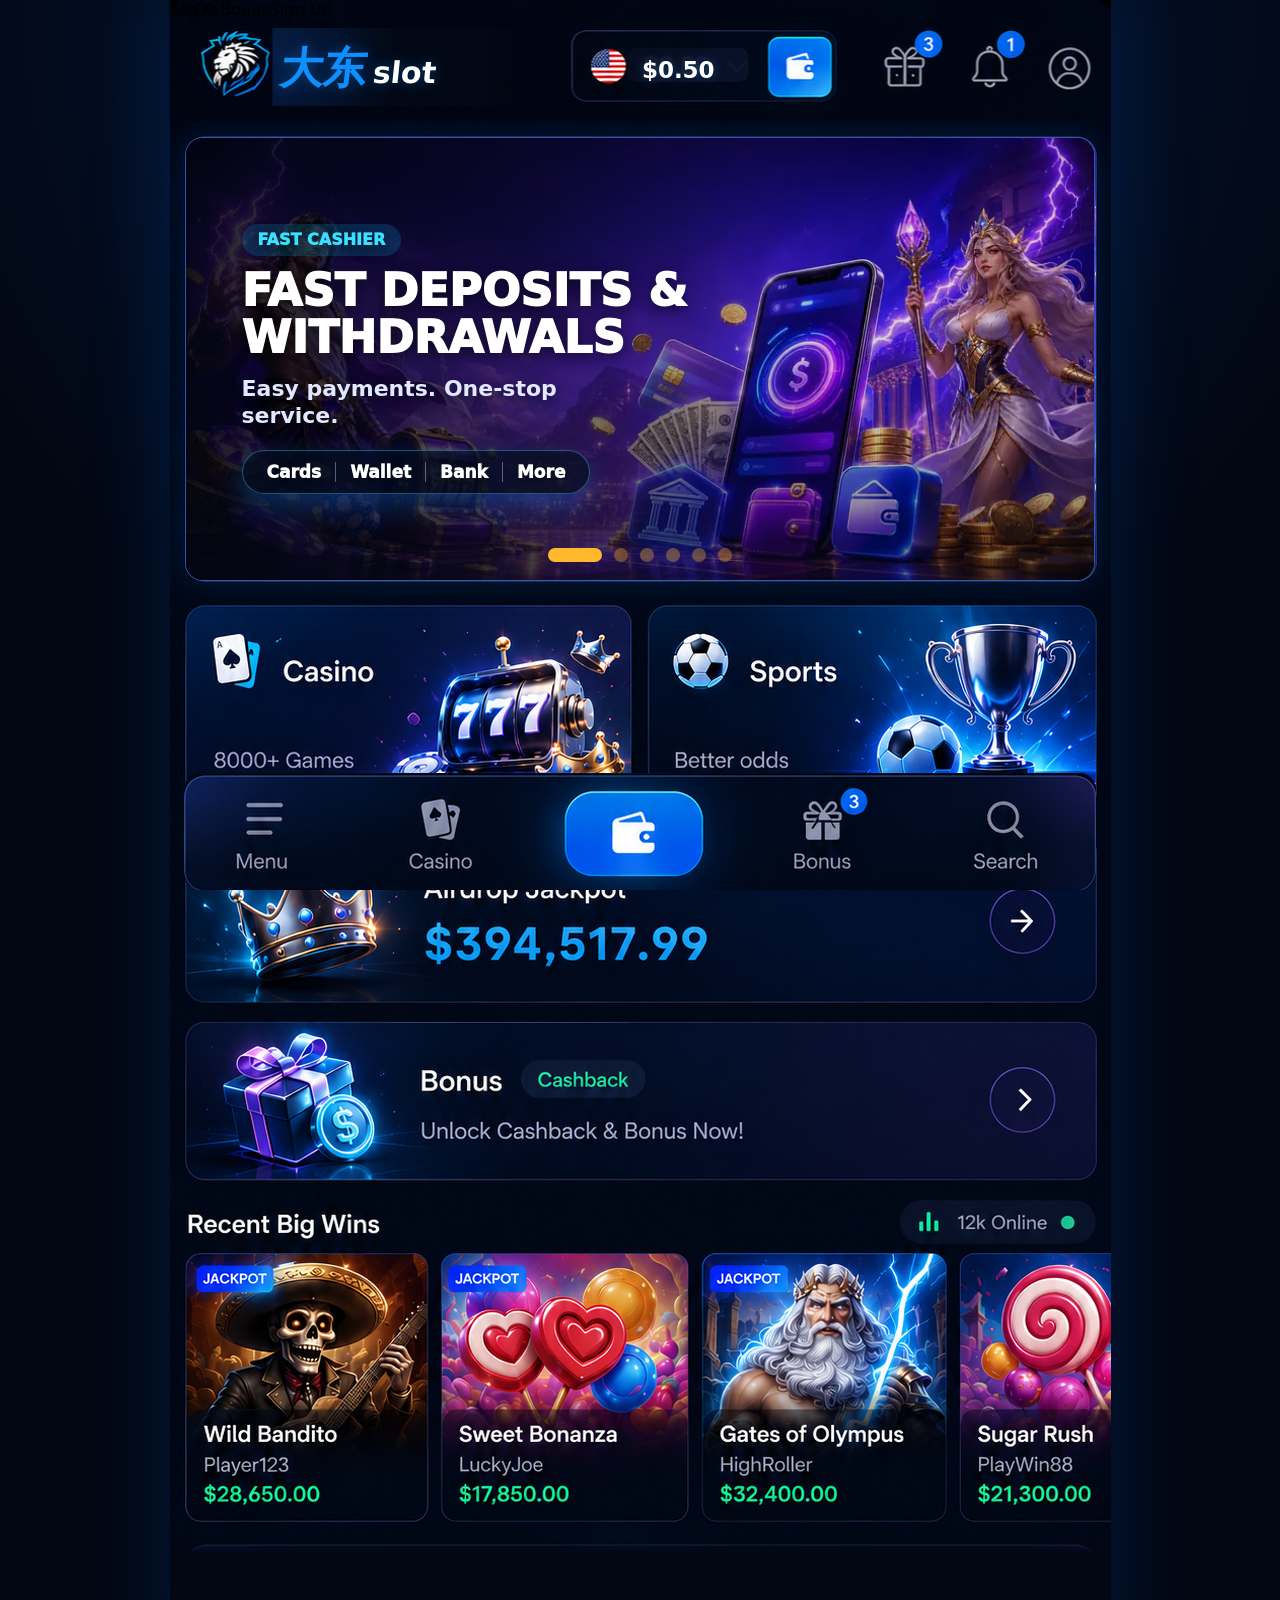
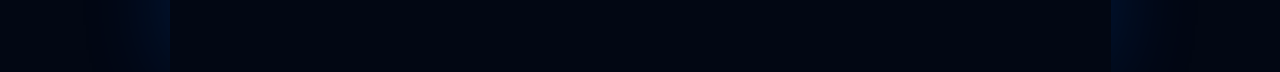
==== commit c98a177f: "Update auth modal markup" ====
--- a/index.html
+++ b/index.html
@@ -1,10 +1,10 @@
-<!doctype html>
+﻿<!doctype html>
 <html lang="zh-CN">
   <head>
     <meta charset="utf-8">
     <meta name="viewport" content="width=device-width, initial-scale=1">
     <title>大东slot Visual Mirror</title>
-    <link rel="stylesheet" href="styles.css">
+    <link rel="stylesheet" href="styles.css?v=auth-brand-1">
   </head>
   <body>
     <nav class="global-top-nav" aria-label="Global top navigation">
@@ -17,10 +17,12 @@
       </button>
       <span class="global-balance-cover" aria-hidden="true"></span>
       <span class="global-balance-value" data-global-balance aria-hidden="true">$0.50</span>
+      <button class="global-login-hit" type="button" data-open-modal="signin" data-auth-entry="login">Log In</button>
+      <button class="global-signup-hit" type="button" data-open-modal="signin" data-auth-entry="signup"><span>$3.00 Bonus</span>Sign Up</button>
       <button class="global-wallet-hit" type="button" data-open-wallet aria-label="Wallet"></button>
       <button class="global-gift-hit" type="button" data-open-activity aria-label="Bonus"></button>
       <button class="global-bell-hit" type="button" aria-label="Notifications"></button>
-      <button class="global-profile-hit" type="button" aria-label="Profile"></button>
+      <button class="global-profile-hit" type="button" data-auth-profile aria-label="Profile"></button>
     </nav>
 
     <nav class="global-bottom-nav" aria-label="Global bottom navigation">
@@ -399,21 +401,90 @@
       </div>
     </div>
 
-    <div class="modal-backdrop" data-modal="signin" aria-hidden="true">
-      <div class="modal" role="dialog" aria-modal="true" aria-labelledby="signinTitle">
-        <button class="close-btn" type="button" data-close-modal aria-label="关闭">×</button>
-        <span class="modal-kicker">Demo account</span>
-        <h2 id="signinTitle">Join 大东slot</h2>
-        <p>这是展示版账号入口。后续可以接邮箱、手机号、KYC、地理位置验证和风控审核。</p>
-        <label>
-          Email
-          <input type="email" placeholder="demo@donggeslot.com">
-        </label>
-        <label>
-          Password
-          <input type="password" placeholder="Enter password">
-        </label>
-        <button class="modal-primary" type="button" data-close-modal>Enter Demo</button>
+    <div class="modal-backdrop auth-backdrop" data-modal="signin" aria-hidden="true">
+      <div class="modal auth-modal" role="dialog" aria-modal="true" aria-labelledby="signinTitle">
+        <div class="auth-bg-glow" aria-hidden="true"></div>
+        <header class="auth-header">
+          <div class="auth-brand">
+            <span class="auth-logo" aria-hidden="true"></span>
+            <span class="auth-wordmark">
+              <strong>大东</strong>
+              <b>slot</b>
+            </span>
+          </div>
+          <button class="auth-close" type="button" data-close-modal aria-label="关闭">×</button>
+        </header>
+
+        <section class="auth-panel" aria-labelledby="signinTitle">
+          <div class="auth-tabs" role="tablist" aria-label="Auth mode">
+            <button class="auth-tab is-active" type="button" data-auth-mode="login" role="tab" aria-selected="true">Log In</button>
+            <button class="auth-tab" type="button" data-auth-mode="signup" role="tab" aria-selected="false">Sign Up</button>
+            <span class="auth-bonus">$3.00 Bonus</span>
+          </div>
+
+          <h2 id="signinTitle" class="auth-title">Log In</h2>
+
+          <div class="auth-methods" role="tablist" aria-label="Login method">
+            <button class="auth-method is-active" type="button" data-auth-method="phone" aria-selected="true">Phone Number</button>
+            <button class="auth-method" type="button" data-auth-method="email" aria-selected="false">Email</button>
+          </div>
+
+          <form class="auth-form" action="#" autocomplete="off" novalidate>
+            <label class="auth-field auth-phone-field" data-auth-field="phone">
+              <span>Phone Number</span>
+              <div class="auth-input auth-phone-input">
+                <button class="auth-country" type="button" aria-label="Country code">+1 <i></i></button>
+                <b aria-hidden="true"></b>
+                <input data-auth-phone type="tel" inputmode="tel" autocomplete="tel" placeholder="Phone Number">
+              </div>
+            </label>
+
+            <label class="auth-field auth-email-field" data-auth-field="email" hidden>
+              <span>Email</span>
+              <div class="auth-input">
+                <input data-auth-email type="email" autocomplete="email" placeholder="Email">
+              </div>
+            </label>
+
+            <label class="auth-field">
+              <span>Password</span>
+              <div class="auth-input">
+                <input data-auth-password type="password" autocomplete="new-password" placeholder="Password">
+                <button class="auth-eye" type="button" data-auth-toggle-password aria-label="Show password"></button>
+              </div>
+            </label>
+
+            <div class="auth-rules" data-auth-rules aria-live="polite">
+              <span data-rule="case">Upper & lower case</span>
+              <span data-rule="number">1 number</span>
+              <span data-rule="length">6+ characters</span>
+            </div>
+
+            <p class="auth-message" data-auth-message aria-live="polite"></p>
+
+            <div class="auth-row">
+              <label class="auth-check">
+                <input type="checkbox" checked>
+                <span></span>
+                Remember Me
+              </label>
+              <button class="auth-support" type="button">Contact Support</button>
+            </div>
+
+            <button class="auth-primary" type="submit" data-auth-submit>Log In</button>
+
+            <label class="auth-terms">
+              <input type="checkbox" checked>
+              <span></span>
+              <em>
+                I am at least 18 years old and agree to the
+                <a href="#">Terms of Use</a>
+                and
+                <a href="#">Privacy Policy</a>
+              </em>
+            </label>
+          </form>
+        </section>
       </div>
     </div>
 
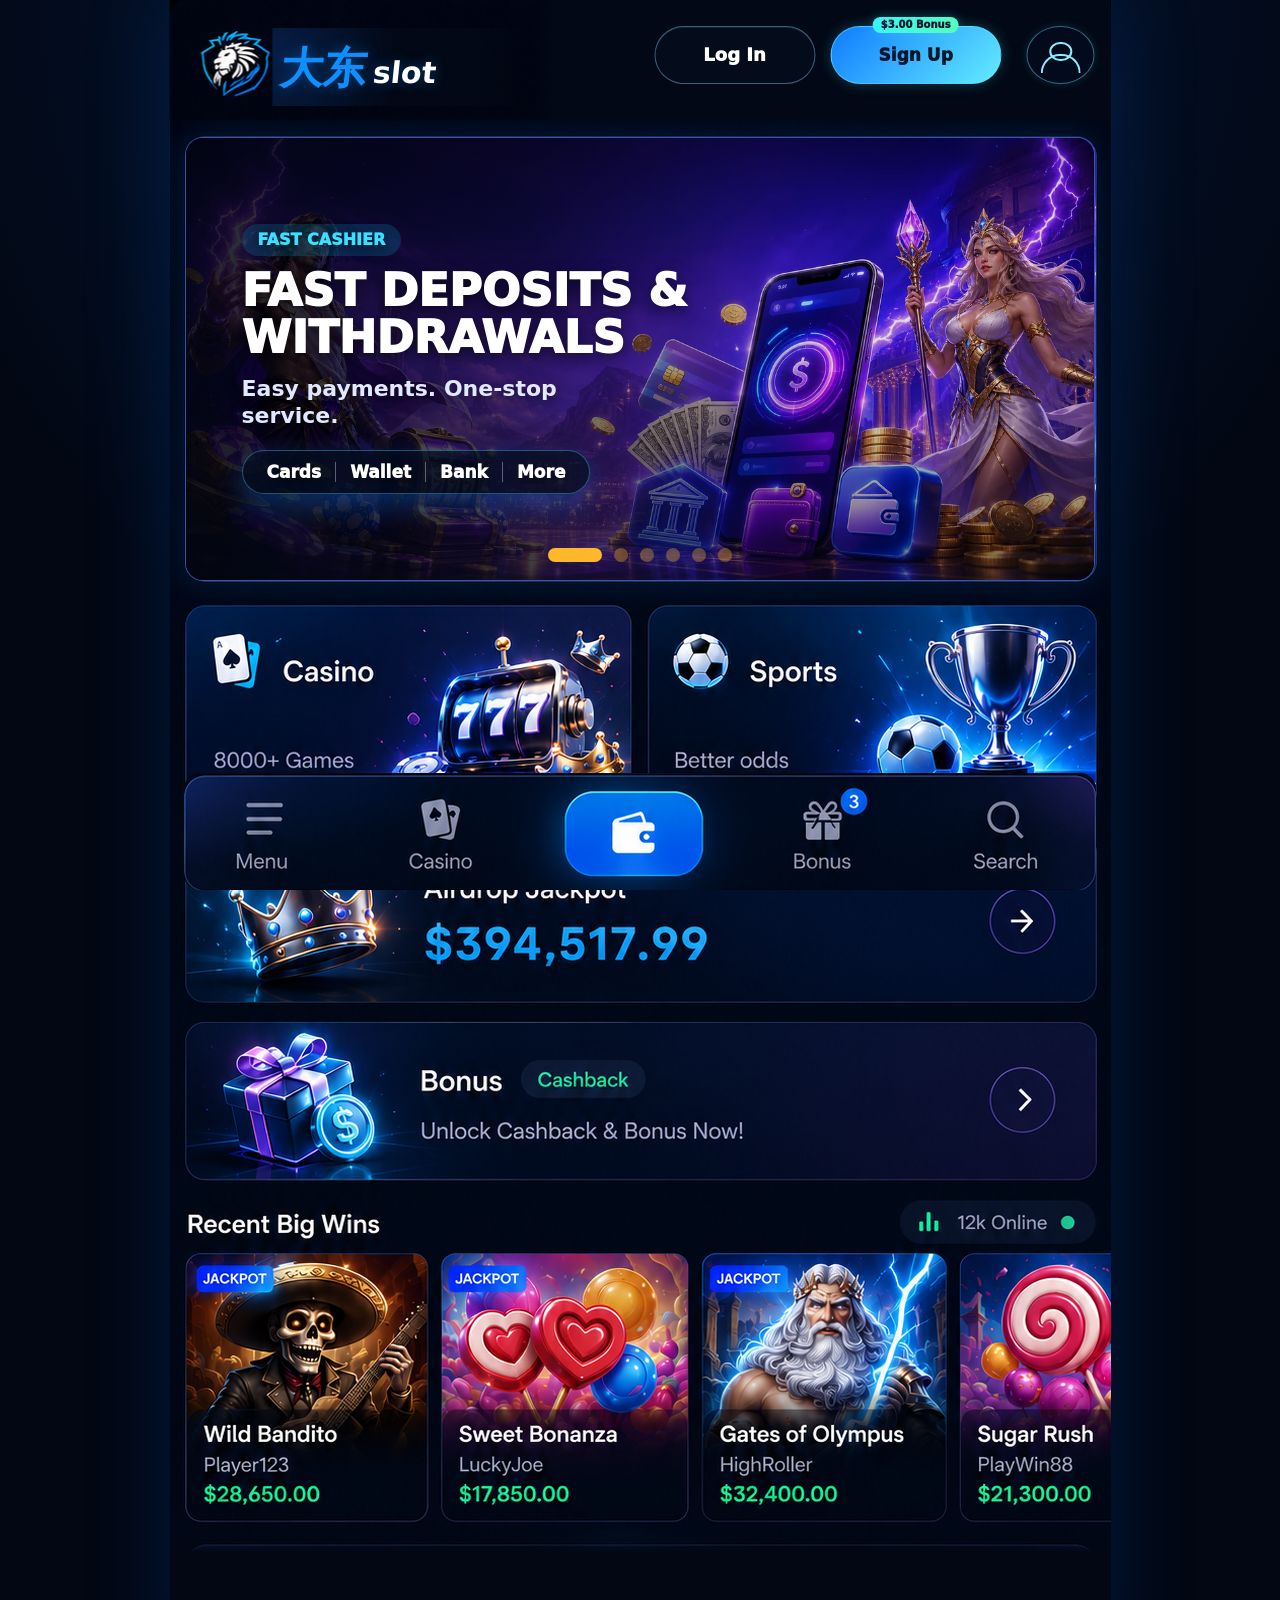
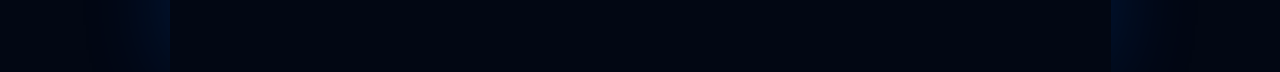
==== commit 9d6b1afc: "Clean up frontend interaction code" ====
--- a/index.html
+++ b/index.html
@@ -5,6 +5,8 @@
     <meta name="viewport" content="width=device-width, initial-scale=1">
     <title>大东slot Visual Mirror</title>
     <link rel="stylesheet" href="styles.css?v=auth-brand-1">
+    <link rel="stylesheet" href="wallet-polish.css?v=cleanup-1">
+    <link rel="stylesheet" href="premium-polish.css?v=local-auth-preview-2">
   </head>
   <body>
     <nav class="global-top-nav" aria-label="Global top navigation">
@@ -21,16 +23,16 @@
       <button class="global-signup-hit" type="button" data-open-modal="signin" data-auth-entry="signup"><span>$3.00 Bonus</span>Sign Up</button>
       <button class="global-wallet-hit" type="button" data-open-wallet aria-label="Wallet"></button>
       <button class="global-gift-hit" type="button" data-open-activity aria-label="Bonus"></button>
-      <button class="global-bell-hit" type="button" aria-label="Notifications"></button>
+      <button class="global-bell-hit" type="button" data-open-notifications aria-label="Notifications"></button>
       <button class="global-profile-hit" type="button" data-auth-profile aria-label="Profile"></button>
     </nav>
 
     <nav class="global-bottom-nav" aria-label="Global bottom navigation">
-      <button type="button" data-go-home aria-label="Menu"></button>
-      <button type="button" data-go-home aria-label="Casino"></button>
+      <button type="button" data-menu-preview aria-label="Menu"></button>
+      <button type="button" data-casino-preview aria-label="Casino"></button>
       <button type="button" data-open-wallet aria-label="Wallet"></button>
       <button type="button" data-open-activity aria-label="Bonus"></button>
-      <button type="button" data-go-home aria-label="Search"></button>
+      <button type="button" data-open-search aria-label="Search"></button>
     </nav>
 
     <main class="mirror-stage" aria-label="大东slot demo">
@@ -123,8 +125,8 @@
             <button type="button" data-open-wallet aria-label="Deposit">+</button>
           </div>
           <button class="activity-gift" type="button" data-activity-detail="deposit" aria-label="Bonus"><span>3</span></button>
-          <button class="activity-bell" type="button" aria-label="Notifications"><span>1</span></button>
-          <button class="activity-profile" type="button" aria-label="Profile"></button>
+          <button class="activity-bell" type="button" data-open-notifications aria-label="Notifications"><span>1</span></button>
+          <button class="activity-profile" type="button" data-auth-profile aria-label="Profile"></button>
         </header>
 
         <section class="activity-hero-card" data-activity-hero-carousel style="--activity-hero-image: url('assets/promo-5.webp')">
@@ -235,11 +237,11 @@
         </main>
 
         <nav class="activity-bottom-nav" aria-label="Activity navigation">
-          <button type="button" data-close-activity><span class="nav-home"></span>Menu</button>
-          <button type="button" data-close-activity><span class="nav-refer"></span>Casino</button>
+          <button type="button" data-menu-preview><span class="nav-home"></span>Menu</button>
+          <button type="button" data-casino-preview><span class="nav-refer"></span>Casino</button>
           <button class="nav-wallet-main" type="button" data-open-wallet><span></span>Wallet</button>
           <button class="active" type="button"><span class="nav-gift"></span>Bonus</button>
-          <button type="button" data-close-activity><span class="nav-me"></span>Search</button>
+          <button type="button" data-open-search><span class="nav-me"></span>Search</button>
         </nav>
       </div>
     </section>
@@ -257,8 +259,8 @@
             <button type="button" data-open-wallet aria-label="Deposit">+</button>
           </div>
           <button class="activity-gift" type="button" data-activity-detail="deposit" aria-label="Bonus"><span>3</span></button>
-          <button class="activity-bell" type="button" aria-label="Notifications"><span>1</span></button>
-          <button class="activity-profile" type="button" aria-label="Profile"></button>
+          <button class="activity-bell" type="button" data-open-notifications aria-label="Notifications"><span>1</span></button>
+          <button class="activity-profile" type="button" data-auth-profile aria-label="Profile"></button>
         </header>
 
         <header class="wallet-header">
@@ -267,11 +269,11 @@
           </button>
           <h1>Wallet</h1>
           <div class="wallet-actions">
-            <button class="history-btn" type="button">
+            <button class="history-btn" type="button" data-wallet-history>
               <span class="history-icon"></span>
               History
             </button>
-            <button class="support-btn" type="button" aria-label="客服">
+            <button class="support-btn" type="button" data-contact-support aria-label="客服">
               <span></span>
             </button>
           </div>
@@ -367,14 +369,36 @@
         </div>
 
         <nav class="activity-bottom-nav wallet-bottom-nav" aria-label="Wallet navigation">
-          <button type="button" data-close-wallet><span class="nav-home"></span>Menu</button>
-          <button type="button" data-close-wallet><span class="nav-refer"></span>Casino</button>
+          <button type="button" data-menu-preview><span class="nav-home"></span>Menu</button>
+          <button type="button" data-casino-preview><span class="nav-refer"></span>Casino</button>
           <button class="nav-wallet-main active" type="button"><span></span>Wallet</button>
           <button type="button" data-open-activity><span class="nav-gift"></span>Bonus</button>
-          <button type="button" data-close-wallet><span class="nav-me"></span>Search</button>
+          <button type="button" data-open-search><span class="nav-me"></span>Search</button>
         </nav>
       </div>
     </section>
+
+    <div class="profile-panel" data-profile-panel aria-hidden="true">
+      <div class="profile-card" role="dialog" aria-modal="true" aria-labelledby="profilePanelTitle">
+        <button class="profile-close" type="button" data-close-profile aria-label="Close">×</button>
+        <span class="profile-kicker">Player account</span>
+        <h2 id="profilePanelTitle">Demo Player</h2>
+        <div class="profile-balance">
+          <span>Available balance</span>
+          <strong data-profile-balance>$0.50</strong>
+        </div>
+        <div class="profile-actions">
+          <button type="button" data-open-wallet>Wallet</button>
+          <button type="button" data-open-activity>Bonus</button>
+          <button type="button" data-open-notifications>Alerts</button>
+        </div>
+      </div>
+    </div>
+
+    <div class="app-toast" data-app-toast aria-live="polite" aria-hidden="true">
+      <strong data-toast-title>Ready</strong>
+      <span data-toast-message>Action completed.</span>
+    </div>
 
     <div class="deposit-success" data-deposit-success aria-hidden="true">
       <div class="deposit-success-card" role="dialog" aria-modal="true" aria-labelledby="depositSuccessTitle">
@@ -488,33 +512,6 @@
       </div>
     </div>
 
-    <div class="modal-backdrop" data-modal="wallet" aria-hidden="true">
-      <div class="modal wallet-modal" role="dialog" aria-modal="true" aria-labelledby="walletTitle">
-        <button class="close-btn" type="button" data-close-modal aria-label="关闭">×</button>
-        <span class="modal-kicker">Wallet preview</span>
-        <h2 id="walletTitle">Demo Wallet</h2>
-        <div class="wallet-balance">
-          <span>Available balance</span>
-          <strong>$0.50</strong>
-        </div>
-        <div class="wallet-grid">
-          <button type="button" disabled>Deposit</button>
-          <button type="button" disabled>Withdraw</button>
-        </div>
-        <p>真钱版本需要接支付、KYC、AML、地理围栏和审计日志。当前只做视觉展示。</p>
-      </div>
-    </div>
-
-    <div class="modal-backdrop" data-modal="bonus" aria-hidden="true">
-      <div class="modal" role="dialog" aria-modal="true" aria-labelledby="bonusTitle">
-        <button class="close-btn" type="button" data-close-modal aria-label="关闭">×</button>
-        <span class="modal-kicker">Cashback</span>
-        <h2 id="bonusTitle">Bonus Center</h2>
-        <p>这里可以扩展成活动后台配置：返利比例、流水要求、有效期、目标用户分层和预算上限。</p>
-        <button class="modal-primary" type="button" data-close-modal>Got it</button>
-      </div>
-    </div>
-
     <script src="script.js"></script>
   </body>
 </html>
--- a/styles.css
+++ b/styles.css
@@ -444,6 +444,643 @@
   box-shadow: 0 18px 40px rgba(17, 126, 255, 0.34);
 }
 
+.global-login-hit,
+.global-signup-hit {
+  position: absolute;
+  z-index: 6;
+  display: none;
+  align-items: center;
+  justify-content: center;
+  border: 1px solid rgba(115, 213, 255, 0.38);
+  border-radius: 999px;
+  color: #fff;
+  font-size: clamp(11px, 2.45vw, 18px);
+  font-weight: 1000;
+  line-height: 1;
+  text-align: center;
+  pointer-events: auto;
+}
+
+.global-login-hit {
+  left: 49.4%;
+  top: 22%;
+  width: 17.2%;
+  height: 49%;
+  background: rgba(6, 13, 30, 0.72);
+  box-shadow: inset 0 1px 0 rgba(255, 255, 255, 0.08), 0 0 20px rgba(36, 150, 255, 0.14);
+}
+
+.global-signup-hit {
+  left: 68.8%;
+  top: 22%;
+  width: 18.8%;
+  height: 49%;
+  border-color: rgba(85, 229, 255, 0.58);
+  background: linear-gradient(135deg, #0f7bff, #64ecff);
+  color: #021326;
+  box-shadow: 0 0 24px rgba(85, 229, 255, 0.42);
+}
+
+.global-signup-hit span {
+  position: absolute;
+  left: 50%;
+  top: -34%;
+  min-width: 102%;
+  transform: translateX(-50%);
+  border-radius: 999px;
+  padding: 3px 6px;
+  background: linear-gradient(135deg, #35f4ff, #57ffb8);
+  color: #06182b;
+  font-size: clamp(7px, 1.38vw, 11px);
+  font-weight: 1000;
+  white-space: nowrap;
+  box-shadow: 0 0 16px rgba(65, 244, 255, 0.5);
+}
+
+body:not(.is-authenticated) .global-login-hit,
+body:not(.is-authenticated) .global-signup-hit {
+  display: flex;
+}
+
+body:not(.is-authenticated) .global-balance-cover,
+body:not(.is-authenticated) .global-balance-value,
+body:not(.is-authenticated) .global-wallet-hit,
+body:not(.is-authenticated) .global-gift-hit,
+body:not(.is-authenticated) .global-bell-hit {
+  display: none !important;
+}
+
+body.is-authenticated .global-login-hit,
+body.is-authenticated .global-signup-hit {
+  display: none !important;
+}
+
+.auth-backdrop {
+  z-index: 5000;
+  place-items: stretch center;
+  padding: 0;
+  background:
+    radial-gradient(circle at 50% -10%, rgba(21, 112, 255, 0.46), transparent 42%),
+    rgba(1, 4, 14, 0.9);
+  backdrop-filter: blur(18px);
+}
+
+.auth-backdrop.is-open {
+  display: grid;
+}
+
+.auth-modal {
+  width: min(430px, 100vw);
+  min-height: 100dvh;
+  max-height: none;
+  overflow-x: hidden;
+  overflow-y: auto;
+  border: 0;
+  border-radius: 0;
+  padding: 0;
+  background:
+    radial-gradient(circle at 18% 10%, rgba(57, 210, 255, 0.26), transparent 28%),
+    radial-gradient(circle at 90% 34%, rgba(30, 85, 255, 0.3), transparent 36%),
+    linear-gradient(180deg, #071936 0%, #030817 58%, #02040b 100%);
+  box-shadow: none;
+  color: #fff;
+}
+
+.auth-modal::before {
+  content: "";
+  position: absolute;
+  inset: 0;
+  background:
+    linear-gradient(rgba(82, 177, 255, 0.09) 1px, transparent 1px),
+    linear-gradient(90deg, rgba(82, 177, 255, 0.075) 1px, transparent 1px);
+  background-size: 34px 34px;
+  mask-image: linear-gradient(to bottom, rgba(0, 0, 0, 0.8), transparent 76%);
+  pointer-events: none;
+}
+
+.auth-bg-glow {
+  position: absolute;
+  inset: auto -80px 70px -80px;
+  height: 310px;
+  background:
+    radial-gradient(circle at 50% 50%, rgba(19, 140, 255, 0.32), transparent 62%),
+    conic-gradient(from 210deg, transparent, rgba(77, 230, 255, 0.18), transparent, rgba(36, 92, 255, 0.2), transparent);
+  filter: blur(8px);
+  opacity: 0.42;
+  pointer-events: none;
+}
+
+.auth-header {
+  position: relative;
+  z-index: 1;
+  display: flex;
+  align-items: center;
+  justify-content: space-between;
+  height: calc(72px + env(safe-area-inset-top));
+  padding: max(14px, env(safe-area-inset-top)) 18px 12px;
+  border-bottom: 1px solid rgba(93, 208, 255, 0.12);
+  background: rgba(2, 10, 25, 0.68);
+  backdrop-filter: blur(20px);
+}
+
+.auth-brand {
+  display: flex;
+  align-items: center;
+  gap: 10px;
+  min-width: 0;
+}
+
+.auth-logo {
+  position: relative;
+  display: grid;
+  place-items: center;
+  width: 58px;
+  height: 58px;
+  flex: 0 0 auto;
+  border: 0;
+  border-radius: 0;
+  background: transparent;
+  color: #dffaff;
+  box-shadow: none;
+  overflow: visible;
+}
+
+.auth-logo::before {
+  content: "";
+  width: 56px;
+  height: 56px;
+  background: url("[data-uri]") center / contain no-repeat;
+  filter: none;
+}
+
+.auth-wordmark {
+  display: flex;
+  align-items: baseline;
+  gap: 7px;
+  font-style: normal;
+  letter-spacing: 0;
+  transform: skewX(-6deg);
+}
+
+.auth-wordmark strong {
+  color: #0d8fff;
+  font-size: 30px;
+  font-weight: 1000;
+  line-height: 1;
+}
+
+.auth-wordmark b {
+  color: #fff;
+  font-size: 21px;
+  font-weight: 900;
+  line-height: 1;
+  letter-spacing: 0;
+}
+
+.auth-close {
+  display: grid;
+  place-items: center;
+  width: 42px;
+  height: 42px;
+  border: 1px solid rgba(255, 255, 255, 0.12);
+  border-radius: 50%;
+  background: rgba(255, 255, 255, 0.055);
+  color: #fff;
+  font-size: 32px;
+  line-height: 1;
+  box-shadow: 0 0 18px rgba(92, 196, 255, 0.12);
+}
+
+.auth-panel {
+  position: relative;
+  z-index: 1;
+  margin: 14px 12px max(16px, env(safe-area-inset-bottom));
+  padding: 14px 14px 22px;
+  border: 1px solid rgba(93, 208, 255, 0.24);
+  border-radius: 30px;
+  background:
+    linear-gradient(180deg, rgba(10, 28, 60, 0.82), rgba(3, 11, 28, 0.76)),
+    rgba(8, 18, 39, 0.72);
+  box-shadow:
+    inset 0 1px 0 rgba(255, 255, 255, 0.08),
+    0 14px 38px rgba(0, 8, 24, 0.28);
+  backdrop-filter: blur(22px);
+}
+
+.auth-tabs {
+  position: relative;
+  display: grid;
+  grid-template-columns: 1fr 1fr;
+  min-height: 54px;
+  border-bottom: 1px solid rgba(100, 213, 255, 0.13);
+}
+
+.auth-tab {
+  position: relative;
+  border: 0;
+  background: transparent;
+  color: rgba(205, 225, 255, 0.55);
+  font-size: 17px;
+  font-weight: 1000;
+  letter-spacing: 0;
+}
+
+.auth-tab.is-active {
+  color: #7feeff;
+  text-shadow: 0 0 16px rgba(85, 229, 255, 0.62);
+}
+
+.auth-tab.is-active::after {
+  content: "";
+  position: absolute;
+  left: 50%;
+  bottom: -1px;
+  width: 72px;
+  height: 3px;
+  border-radius: 99px;
+  transform: translateX(-50%);
+  background: linear-gradient(90deg, #147cff, #55e5ff);
+  box-shadow: 0 0 18px rgba(85, 229, 255, 0.88);
+}
+
+.auth-bonus {
+  position: absolute;
+  right: 10px;
+  top: -10px;
+  padding: 4px 11px 5px;
+  border-radius: 999px;
+  background: linear-gradient(135deg, #2df2ff, #4cffb1);
+  color: #031225;
+  font-size: 10px;
+  font-weight: 1000;
+  line-height: 1;
+  white-space: nowrap;
+  box-shadow: 0 0 14px rgba(45, 242, 255, 0.34);
+  animation: bonusFloat 2.6s ease-in-out infinite;
+  overflow: hidden;
+}
+
+.auth-bonus::after {
+  content: "";
+  position: absolute;
+  inset: -40% auto -40% -38%;
+  width: 34%;
+  background: linear-gradient(90deg, transparent, rgba(255, 255, 255, 0.7), transparent);
+  transform: skewX(-18deg);
+  animation: bonusShine 2.6s ease-in-out infinite;
+}
+
+.auth-title {
+  position: absolute;
+  width: 1px;
+  height: 1px;
+  overflow: hidden;
+  clip: rect(0 0 0 0);
+}
+
+.auth-methods {
+  display: grid;
+  grid-template-columns: 1fr 1fr;
+  gap: 4px;
+  margin: 22px 0 18px;
+  padding: 4px;
+  border: 1px solid rgba(93, 208, 255, 0.18);
+  border-radius: 999px;
+  background: rgba(1, 7, 19, 0.76);
+}
+
+.auth-method {
+  min-height: 45px;
+  border: 0;
+  border-radius: 999px;
+  background: transparent;
+  color: rgba(215, 231, 255, 0.62);
+  font-size: 13px;
+  font-weight: 1000;
+}
+
+.auth-method.is-active {
+  color: #fff;
+  background: linear-gradient(135deg, #126bff, #38d8ff);
+  box-shadow: 0 0 22px rgba(36, 152, 255, 0.48);
+}
+
+.auth-form {
+  display: grid;
+  gap: 14px;
+}
+
+.auth-field {
+  display: grid;
+  gap: 8px;
+  margin: 0;
+  color: rgba(217, 235, 255, 0.74);
+}
+
+.auth-field[hidden] {
+  display: none !important;
+}
+
+.auth-field span {
+  font-size: 12px;
+  font-weight: 900;
+}
+
+.auth-input {
+  display: flex;
+  align-items: center;
+  min-height: 56px;
+  border: 1px solid rgba(94, 207, 255, 0.28);
+  border-radius: 18px;
+  background: rgba(1, 7, 19, 0.82);
+  box-shadow: inset 0 0 0 1px rgba(255, 255, 255, 0.025);
+  transition: border-color 0.2s ease, box-shadow 0.2s ease;
+}
+
+.auth-input:focus-within {
+  border-color: rgba(92, 230, 255, 0.82);
+  box-shadow:
+    inset 0 0 0 1px rgba(85, 229, 255, 0.12),
+    0 0 26px rgba(35, 169, 255, 0.34);
+}
+
+.auth-input input {
+  width: 100%;
+  min-width: 0;
+  min-height: 54px;
+  border: 0;
+  padding: 0 15px;
+  background: transparent;
+  color: #fff;
+  font-size: 15px;
+  font-weight: 800;
+  outline: none;
+}
+
+.auth-input input::placeholder {
+  color: rgba(198, 216, 244, 0.42);
+}
+
+.auth-input input:-webkit-autofill,
+.auth-input input:-webkit-autofill:hover,
+.auth-input input:-webkit-autofill:focus {
+  -webkit-text-fill-color: #fff;
+  caret-color: #fff;
+  box-shadow: 0 0 0 1000px #020713 inset;
+  transition: background-color 9999s ease-in-out 0s;
+}
+
+.auth-country {
+  display: inline-flex;
+  align-items: center;
+  gap: 7px;
+  min-height: 54px;
+  border: 0;
+  padding: 0 14px 0 16px;
+  background: transparent;
+  color: #fff;
+  font-size: 15px;
+  font-weight: 1000;
+}
+
+.auth-country i {
+  width: 8px;
+  height: 8px;
+  border-right: 2px solid #8defff;
+  border-bottom: 2px solid #8defff;
+  transform: rotate(45deg) translateY(-2px);
+}
+
+.auth-phone-input b {
+  width: 1px;
+  height: 26px;
+  background: rgba(97, 231, 255, 0.28);
+}
+
+.auth-eye {
+  position: relative;
+  width: 48px;
+  height: 54px;
+  flex: 0 0 auto;
+  border: 0;
+  background: transparent;
+}
+
+.auth-eye::before {
+  content: "";
+  position: absolute;
+  left: 13px;
+  top: 20px;
+  width: 22px;
+  height: 14px;
+  border: 2px solid rgba(151, 233, 255, 0.78);
+  border-radius: 50%;
+  box-shadow: 0 0 10px rgba(85, 229, 255, 0.35);
+}
+
+.auth-eye::after {
+  content: "";
+  position: absolute;
+  left: 22px;
+  top: 25px;
+  width: 5px;
+  height: 5px;
+  border-radius: 50%;
+  background: rgba(151, 233, 255, 0.9);
+}
+
+.auth-eye.is-visible::before {
+  border-color: rgba(77, 255, 186, 0.86);
+}
+
+.auth-rules {
+  display: none;
+  grid-template-columns: 1fr 0.75fr 0.9fr;
+  gap: 7px;
+  margin-top: -4px;
+}
+
+.auth-rules.is-visible {
+  display: grid;
+}
+
+.auth-rules span {
+  min-height: 28px;
+  border: 1px solid rgba(112, 142, 185, 0.25);
+  border-radius: 999px;
+  padding: 7px 8px 0;
+  background: rgba(4, 12, 29, 0.62);
+  color: rgba(198, 216, 244, 0.46);
+  font-size: 10px;
+  font-weight: 900;
+  text-align: center;
+}
+
+.auth-rules span.is-valid {
+  border-color: rgba(73, 255, 187, 0.48);
+  color: #a9ffe0;
+  background: rgba(24, 255, 170, 0.08);
+  box-shadow: 0 0 14px rgba(45, 255, 178, 0.18);
+}
+
+.auth-message {
+  display: none;
+  min-height: 20px;
+  margin: -2px 0 0;
+  color: #ff8ea3;
+  font-size: 12px;
+  font-weight: 900;
+  line-height: 1.35;
+}
+
+.auth-message.is-visible {
+  display: block;
+}
+
+.auth-message.is-success {
+  color: #67f8c5;
+}
+
+.auth-row {
+  display: flex;
+  align-items: center;
+  justify-content: space-between;
+  gap: 10px;
+  margin-top: 2px;
+}
+
+.auth-check,
+.auth-terms {
+  display: flex;
+  align-items: center;
+  gap: 9px;
+  margin: 0;
+}
+
+.auth-check {
+  color: rgba(234, 245, 255, 0.86);
+  font-size: 13px;
+  font-weight: 900;
+}
+
+.auth-check input,
+.auth-terms input {
+  position: absolute;
+  opacity: 0;
+  pointer-events: none;
+}
+
+.auth-check span,
+.auth-terms span {
+  display: grid;
+  place-items: center;
+  flex: 0 0 auto;
+  width: 22px;
+  height: 22px;
+  border: 1px solid rgba(91, 224, 255, 0.56);
+  border-radius: 7px;
+  background: rgba(4, 17, 38, 0.9);
+  box-shadow: 0 0 14px rgba(49, 202, 255, 0.2);
+}
+
+.auth-check input:checked + span,
+.auth-terms input:checked + span {
+  border-color: rgba(77, 255, 186, 0.95);
+  background: linear-gradient(135deg, #19d4ff, #35ffab);
+  box-shadow: 0 0 18px rgba(61, 255, 190, 0.46);
+}
+
+.auth-check input:checked + span::after,
+.auth-terms input:checked + span::after {
+  content: "";
+  width: 8px;
+  height: 12px;
+  border-right: 3px solid #052033;
+  border-bottom: 3px solid #052033;
+  transform: rotate(45deg) translate(-1px, -1px);
+}
+
+.auth-support {
+  border: 0;
+  background: transparent;
+  color: #6de9ff;
+  font-size: 13px;
+  font-weight: 1000;
+  text-shadow: 0 0 14px rgba(85, 229, 255, 0.34);
+}
+
+.auth-primary {
+  min-height: 56px;
+  border-radius: 999px;
+  font-size: 16px;
+  font-weight: 1000;
+}
+
+.auth-primary {
+  border: 0;
+  background: linear-gradient(135deg, #075cff 0%, #13b7ff 52%, #67f1ff 100%);
+  color: #fff;
+  box-shadow:
+    0 16px 34px rgba(0, 101, 255, 0.42),
+    0 0 32px rgba(61, 212, 255, 0.42);
+}
+
+.auth-terms {
+  align-items: flex-start;
+  padding-top: 2px;
+  color: rgba(221, 236, 255, 0.74);
+  font-size: 11px;
+  font-weight: 800;
+  line-height: 1.55;
+}
+
+@keyframes bonusFloat {
+  0%,
+  100% {
+    transform: translateY(0) scale(1);
+  }
+  50% {
+    transform: translateY(-2px) scale(1.035);
+  }
+}
+
+@keyframes bonusShine {
+  0%,
+  45% {
+    left: -42%;
+  }
+  72%,
+  100% {
+    left: 112%;
+  }
+}
+
+.auth-terms em {
+  font-style: normal;
+}
+
+.auth-terms a {
+  color: #67e8ff;
+  text-decoration: none;
+}
+
+@media (max-width: 374px) {
+  .auth-panel {
+    margin-inline: 8px;
+    padding-inline: 11px;
+    border-radius: 26px;
+  }
+
+  .auth-rules {
+    grid-template-columns: 1fr;
+  }
+
+  .auth-bonus {
+    right: -3px;
+    font-size: 10px;
+  }
+}
+
 .wallet-balance {
   display: grid;
   gap: 8px;
@@ -1976,3 +2613,184 @@
     min-height: 44px;
   }
 }
+
+.app-toast {
+  position: fixed;
+  z-index: 1300;
+  left: 50%;
+  bottom: calc(92px + env(safe-area-inset-bottom));
+  width: min(420px, calc(100vw - 32px));
+  display: grid;
+  gap: 4px;
+  padding: 14px 16px;
+  border: 1px solid rgba(255, 216, 112, 0.28);
+  border-radius: 16px;
+  background:
+    linear-gradient(135deg, rgba(28, 36, 50, 0.96), rgba(8, 13, 24, 0.96)),
+    rgba(8, 13, 24, 0.96);
+  box-shadow: 0 18px 50px rgba(0, 0, 0, 0.42), inset 0 1px 0 rgba(255, 255, 255, 0.12);
+  color: #f9fbff;
+  opacity: 0;
+  pointer-events: none;
+  transform: translate(-50%, 18px) scale(0.98);
+  transition: opacity 180ms ease, transform 180ms ease;
+}
+
+.app-toast.is-visible {
+  opacity: 1;
+  transform: translate(-50%, 0) scale(1);
+}
+
+.app-toast strong {
+  font-size: 13px;
+  letter-spacing: 0.04em;
+  text-transform: uppercase;
+  color: #ffe28a;
+}
+
+.app-toast span {
+  font-size: 14px;
+  line-height: 1.35;
+  color: rgba(246, 249, 255, 0.82);
+}
+
+.profile-panel {
+  position: fixed;
+  inset: 0;
+  z-index: 1250;
+  display: grid;
+  place-items: end center;
+  padding: 24px 16px calc(92px + env(safe-area-inset-bottom));
+  background: rgba(3, 7, 15, 0);
+  opacity: 0;
+  pointer-events: none;
+  transition: opacity 180ms ease, background 180ms ease;
+}
+
+.profile-panel.is-open {
+  opacity: 1;
+  pointer-events: auto;
+  background: rgba(3, 7, 15, 0.48);
+}
+
+.profile-card {
+  position: relative;
+  width: min(440px, 100%);
+  padding: 22px;
+  border: 1px solid rgba(255, 216, 112, 0.28);
+  border-radius: 22px;
+  background:
+    radial-gradient(circle at 16% 0%, rgba(255, 216, 112, 0.18), transparent 38%),
+    linear-gradient(145deg, rgba(21, 29, 45, 0.98), rgba(7, 12, 24, 0.98));
+  box-shadow: 0 28px 70px rgba(0, 0, 0, 0.52), inset 0 1px 0 rgba(255, 255, 255, 0.1);
+  color: #f9fbff;
+  transform: translateY(22px);
+  transition: transform 180ms ease;
+}
+
+.profile-panel.is-open .profile-card {
+  transform: translateY(0);
+}
+
+.profile-close {
+  position: absolute;
+  top: 14px;
+  right: 14px;
+  width: 34px;
+  height: 34px;
+  border: 0;
+  border-radius: 50%;
+  background: rgba(255, 255, 255, 0.08);
+  color: rgba(255, 255, 255, 0.82);
+  font-size: 22px;
+  line-height: 1;
+}
+
+.profile-kicker {
+  display: block;
+  margin-bottom: 8px;
+  color: #ffe28a;
+  font-size: 12px;
+  font-weight: 800;
+  letter-spacing: 0.1em;
+  text-transform: uppercase;
+}
+
+.profile-card h2 {
+  margin: 0 0 18px;
+  font-size: 26px;
+  line-height: 1.05;
+}
+
+.profile-balance {
+  display: flex;
+  align-items: center;
+  justify-content: space-between;
+  gap: 16px;
+  padding: 16px;
+  border: 1px solid rgba(255, 255, 255, 0.09);
+  border-radius: 16px;
+  background: rgba(255, 255, 255, 0.06);
+}
+
+.profile-balance span {
+  color: rgba(246, 249, 255, 0.66);
+  font-size: 13px;
+}
+
+.profile-balance strong {
+  color: #ffe28a;
+  font-size: 22px;
+}
+
+.profile-actions {
+  display: grid;
+  grid-template-columns: repeat(3, minmax(0, 1fr));
+  gap: 10px;
+  margin-top: 16px;
+}
+
+.profile-actions button {
+  min-height: 44px;
+  border: 0;
+  border-radius: 999px;
+  background: linear-gradient(180deg, #ffe58e, #d89c25);
+  color: #201407;
+  font-weight: 900;
+  box-shadow: 0 10px 24px rgba(216, 156, 37, 0.24);
+}
+
+.global-bottom-nav button:active,
+.global-top-nav button:active,
+.activity-bottom-nav button:active,
+.wallet-actions button:active,
+.profile-actions button:active {
+  transform: translateY(1px) scale(0.98);
+}
+
+.bonus-step,
+.activity-bonus-step,
+.amount-card,
+.activity-slider-dots button,
+.promo-dots span {
+  transition: transform 160ms ease, border-color 160ms ease, box-shadow 160ms ease, background 160ms ease;
+}
+
+.bonus-step:focus-visible,
+.activity-bonus-step:focus-visible,
+.amount-card:focus-visible,
+.global-top-nav button:focus-visible,
+.global-bottom-nav button:focus-visible,
+.activity-bottom-nav button:focus-visible,
+.wallet-actions button:focus-visible {
+  outline: 2px solid rgba(255, 226, 138, 0.88);
+  outline-offset: 3px;
+}
+
+.bonus-step:not(.active):hover,
+.activity-bonus-step:not(.active):hover,
+.amount-card:not(.selected):hover {
+  transform: translateY(-2px);
+  border-color: rgba(255, 226, 138, 0.38);
+  box-shadow: 0 12px 28px rgba(0, 0, 0, 0.22);
+}
--- a/wallet-polish.css
+++ b/wallet-polish.css
@@ -0,0 +1,118 @@
+.bonus-gift-icon {
+  width: 74px !important;
+  height: 62px !important;
+  top: 27px !important;
+  background: url("[data-uri]") center / contain no-repeat !important;
+  filter:
+    drop-shadow(0 0 10px rgba(42, 210, 255, 0.48))
+    drop-shadow(0 0 14px rgba(130, 75, 255, 0.36)) !important;
+}
+
+.bonus-gift-icon::before,
+.bonus-gift-icon::after,
+.bonus-gift-icon em {
+  display: none !important;
+  content: none !important;
+}
+
+.safe-asset {
+  background: url("[data-uri]") center / contain no-repeat !important;
+  border-radius: 0 !important;
+  box-shadow: none !important;
+  transform: none !important;
+}
+
+.safe-asset::before,
+.safe-asset::after {
+  content: none !important;
+}
+
+.deposit-success {
+  position: fixed;
+  inset: 0;
+  z-index: 90;
+  display: none;
+  place-items: center;
+  padding: 24px;
+  background: rgba(1, 6, 18, 0.72);
+  backdrop-filter: blur(12px);
+}
+
+.deposit-success.is-open {
+  display: grid;
+}
+
+.deposit-success-card {
+  width: min(92vw, 360px);
+  border: 1px solid rgba(57, 219, 255, 0.52);
+  border-radius: 18px;
+  padding: 28px 24px 24px;
+  text-align: center;
+  background:
+    radial-gradient(circle at 50% 0, rgba(57, 219, 255, 0.22), transparent 40%),
+    radial-gradient(circle at 100% 20%, rgba(111, 74, 255, 0.22), transparent 36%),
+    #071226;
+  box-shadow:
+    0 24px 70px rgba(0, 0, 0, 0.48),
+    inset 0 0 30px rgba(31, 139, 255, 0.08);
+}
+
+.deposit-success-icon {
+  width: 76px;
+  height: 76px;
+  margin: 0 auto 16px;
+  border-radius: 50%;
+  background:
+    radial-gradient(circle at 50% 50%, rgba(255, 255, 255, 0.32), transparent 34%),
+    linear-gradient(135deg, #00f0a8, #05c8ff 48%, #6c49ff);
+  box-shadow:
+    0 0 30px rgba(0, 240, 168, 0.28),
+    0 0 40px rgba(8, 124, 255, 0.26);
+}
+
+.deposit-success-icon::before {
+  content: "";
+  display: block;
+  width: 33px;
+  height: 17px;
+  margin: 24px auto 0;
+  border-left: 6px solid #fff;
+  border-bottom: 6px solid #fff;
+  transform: rotate(-45deg);
+}
+
+.deposit-success h2 {
+  margin: 0 0 10px;
+  font-size: 25px;
+  font-weight: 950;
+}
+
+.deposit-success p {
+  margin: 0;
+  color: #c5d4f4;
+  line-height: 1.55;
+}
+
+.deposit-success strong,
+.deposit-success b {
+  color: #2be2ff;
+}
+
+.deposit-success span {
+  display: block;
+  margin-top: 10px;
+  color: #90a2cb;
+}
+
+.deposit-success button {
+  width: 100%;
+  min-height: 50px;
+  margin-top: 22px;
+  border: 0;
+  border-radius: 13px;
+  background: linear-gradient(135deg, #00c9ff, #087cff 48%, #6c49ff);
+  color: #fff;
+  font-weight: 950;
+  font-size: 18px;
+  box-shadow: 0 18px 42px rgba(8, 124, 255, 0.34);
+}
--- a/premium-polish.css
+++ b/premium-polish.css
@@ -0,0 +1,1878 @@
+/* Final activity-page skin: keep the existing layout, align visuals with the DD tech theme. */
+:root {
+  --dd-page: #030713;
+  --dd-surface: #081126;
+  --dd-surface-soft: #0c1730;
+  --dd-border: rgba(83, 144, 255, 0.26);
+  --dd-border-strong: rgba(72, 210, 255, 0.42);
+  --dd-text: #f7fbff;
+  --dd-muted: rgba(222, 234, 255, 0.72);
+  --dd-cyan: #55e5ff;
+  --dd-blue: #147cff;
+  --dd-violet: #7357ff;
+  --dd-gold: #ffd96b;
+  --activity-top-height: 86px;
+  --activity-nav-height: 88px;
+}
+
+.activity-page,
+.wallet-page {
+  min-height: 100dvh;
+  overflow-y: auto !important;
+  overscroll-behavior: contain;
+  -webkit-overflow-scrolling: touch;
+  background:
+    radial-gradient(circle at 50% -8%, rgba(57, 159, 255, 0.16), transparent 34%),
+    linear-gradient(180deg, #030713 0%, #070d1d 48%, #030713 100%) !important;
+  color: var(--dd-text);
+  font-family: Inter, "SF Pro Display", "PingFang SC", "HarmonyOS Sans", "MiSans", ui-sans-serif, system-ui, -apple-system, BlinkMacSystemFont, "Segoe UI", sans-serif;
+}
+
+.activity-shell,
+.wallet-shell {
+  min-height: 100dvh;
+  padding-top: calc(var(--activity-top-height) + 18px + env(safe-area-inset-top)) !important;
+  padding-bottom: calc(var(--activity-nav-height) + 42px + env(safe-area-inset-bottom)) !important;
+  background:
+    radial-gradient(circle at 88% 4%, rgba(115, 87, 255, 0.18), transparent 28%),
+    radial-gradient(circle at 8% 16%, rgba(85, 229, 255, 0.12), transparent 28%),
+    linear-gradient(180deg, #061024 0%, #09152d 48%, #030713 100%) !important;
+}
+
+.activity-topbar {
+  position: fixed !important;
+  z-index: 210 !important;
+  left: 50% !important;
+  top: 0 !important;
+  width: min(100vw, 813px) !important;
+  min-height: calc(var(--activity-top-height) + env(safe-area-inset-top)) !important;
+  padding: max(13px, env(safe-area-inset-top)) 16px 12px !important;
+  background:
+    radial-gradient(circle at 85% 0, rgba(85, 229, 255, 0.1), transparent 38%),
+    rgba(7, 14, 32, 0.94) !important;
+  box-shadow: 0 16px 34px rgba(0, 0, 0, 0.22);
+  backdrop-filter: blur(20px);
+  transform: translateX(-50%) !important;
+  grid-template-columns: minmax(0, 1fr) auto auto auto auto !important;
+  border-bottom: 1px solid rgba(85, 229, 255, 0.18) !important;
+}
+
+.activity-brand {
+  transform: none !important;
+  text-shadow: none !important;
+  gap: 6px !important;
+  min-width: 0;
+}
+
+.brand-spade {
+  background: linear-gradient(180deg, #7df4ff 0%, #238cff 55%, #7357ff 100%) !important;
+  filter: drop-shadow(0 0 12px rgba(85, 229, 255, 0.42)) !important;
+}
+
+.activity-brand strong {
+  color: transparent !important;
+  background: linear-gradient(135deg, #66e9ff 0%, #2b8fff 58%, #8a78ff 100%);
+  -webkit-background-clip: text;
+  background-clip: text;
+  font-style: italic;
+  letter-spacing: 0;
+  white-space: nowrap;
+}
+
+.activity-brand b {
+  color: #ffffff !important;
+  font-style: italic;
+  letter-spacing: 0;
+  white-space: nowrap;
+}
+
+.custom-hero-carousel {
+  touch-action: pan-y;
+  cursor: grab;
+  pointer-events: auto;
+}
+
+.promo-dots {
+  z-index: 7 !important;
+  pointer-events: auto;
+}
+
+.promo-dots span {
+  cursor: pointer;
+  pointer-events: auto;
+}
+
+.activity-balance {
+  position: relative;
+  border: 1px solid var(--dd-border-strong) !important;
+  border-radius: 16px !important;
+  min-height: 44px !important;
+  gap: 8px !important;
+  padding: 0 7px 0 10px !important;
+  background:
+    radial-gradient(circle at 100% 0, rgba(85, 229, 255, 0.18), transparent 34%),
+    rgba(7, 18, 42, 0.86) !important;
+  box-shadow:
+    inset 0 0 18px rgba(85, 229, 255, 0.08),
+    0 12px 28px rgba(0, 0, 0, 0.18) !important;
+}
+
+.activity-balance::before {
+  content: "";
+  width: 22px;
+  height: 22px;
+  flex: 0 0 auto;
+  border-radius: 50%;
+  background:
+    linear-gradient(#fff 0 0) 0 0 / 100% 100% no-repeat,
+    repeating-linear-gradient(180deg, #c82127 0 2px, #ffffff 2px 4px);
+  box-shadow: inset 0 0 0 1px rgba(255, 255, 255, 0.36);
+}
+
+.activity-balance::after {
+  content: "";
+  position: absolute;
+  left: 17px;
+  top: 50%;
+  width: 10px;
+  height: 11px;
+  border-radius: 1px;
+  background: #2452a4;
+  transform: translateY(-50%);
+}
+
+.activity-balance span {
+  color: #ffffff !important;
+  font-weight: 850 !important;
+}
+
+.activity-balance button,
+.activity-gold-btn,
+.activity-detail-cta {
+  background: linear-gradient(135deg, #55e5ff 0%, #147cff 56%, #7357ff 100%) !important;
+  color: #ffffff !important;
+  box-shadow: 0 12px 28px rgba(20, 124, 255, 0.28) !important;
+}
+
+.activity-balance button {
+  position: relative;
+  width: 40px !important;
+  height: 40px !important;
+  border: 1px solid rgba(85, 229, 255, 0.4) !important;
+  border-radius: 10px !important;
+  font-size: 0 !important;
+}
+
+.activity-balance button::before {
+  content: "";
+  position: absolute;
+  left: 10px;
+  top: 12px;
+  width: 21px;
+  height: 15px;
+  border: 2.5px solid #ffffff;
+  border-radius: 4px;
+  transform: rotate(-7deg);
+}
+
+.activity-balance button::after {
+  content: "";
+  position: absolute;
+  right: 10px;
+  top: 22px;
+  width: 5px;
+  height: 5px;
+  border-radius: 50%;
+  background: #ffffff;
+}
+
+.activity-bell,
+.activity-gift,
+.activity-profile {
+  border-color: rgba(85, 229, 255, 0.34) !important;
+  background:
+    radial-gradient(circle at 50% 0, rgba(85, 229, 255, 0.14), transparent 44%),
+    rgba(7, 18, 42, 0.78) !important;
+  color: #bdefff !important;
+  box-shadow: inset 0 0 16px rgba(85, 229, 255, 0.05) !important;
+}
+
+.activity-gift {
+  position: relative;
+  display: grid;
+  place-items: center;
+  width: 40px;
+  height: 40px;
+  border: 1px solid rgba(85, 229, 255, 0.34);
+  border-radius: 50%;
+  color: #aeb8cd;
+}
+
+.activity-gift::before {
+  content: "";
+  width: 24px;
+  height: 22px;
+  border: 3px solid currentColor;
+  border-radius: 5px;
+  background:
+    linear-gradient(currentColor 0 0) center / 4px 100% no-repeat,
+    linear-gradient(currentColor 0 0) center 38% / 100% 4px no-repeat;
+}
+
+.activity-gift span {
+  position: absolute;
+  right: -5px;
+  top: -7px;
+  display: grid;
+  place-items: center;
+  min-width: 23px;
+  height: 23px;
+  border: 2px solid #071226;
+  border-radius: 999px;
+  background: #147cff;
+  color: #ffffff;
+  font-size: 13px;
+  font-weight: 850;
+}
+
+.activity-bell span {
+  border: 2px solid #071226;
+  background: #ff4b5f !important;
+}
+
+.activity-hero-card {
+  min-height: clamp(220px, 42vw, 270px);
+  touch-action: pan-y;
+  cursor: grab;
+  border: 1px solid var(--dd-border) !important;
+  border-radius: 22px !important;
+  background:
+    linear-gradient(90deg, rgba(4, 8, 20, 0.96) 0%, rgba(7, 14, 32, 0.82) 40%, rgba(7, 14, 32, 0.22) 78%),
+    var(--activity-hero-image) right center / cover no-repeat !important;
+  box-shadow:
+    inset 0 0 0 1px rgba(255, 255, 255, 0.04),
+    0 22px 48px rgba(0, 0, 0, 0.32) !important;
+}
+
+.activity-hero-card::before {
+  right: -70px !important;
+  top: -70px !important;
+  width: 230px !important;
+  height: 230px !important;
+  background: radial-gradient(circle, rgba(85, 229, 255, 0.22), transparent 68%) !important;
+  opacity: 1 !important;
+  filter: none !important;
+}
+
+.activity-hero-card::after {
+  right: -56px !important;
+  bottom: -72px !important;
+  width: 280px !important;
+  height: 180px !important;
+  background: radial-gradient(ellipse, rgba(115, 87, 255, 0.32), transparent 66%) !important;
+  opacity: 1 !important;
+  filter: none !important;
+}
+
+.activity-hero-copy {
+  padding: clamp(38px, 7vw, 54px) clamp(28px, 7vw, 46px) !important;
+  max-width: 70%;
+}
+
+.activity-hero-copy h1,
+.activity-hero-copy p {
+  color: #ffffff !important;
+  font-weight: 850 !important;
+  letter-spacing: 0 !important;
+  text-shadow: 0 8px 24px rgba(0, 0, 0, 0.42) !important;
+}
+
+.activity-hero-copy h1 {
+  font-size: clamp(28px, 6.8vw, 42px) !important;
+  line-height: 1.06 !important;
+}
+
+.activity-hero-copy p {
+  margin-top: 14px !important;
+  color: rgba(255, 255, 255, 0.84) !important;
+  font-size: clamp(20px, 5.2vw, 32px) !important;
+  line-height: 1.18 !important;
+}
+
+.activity-wheel {
+  display: none !important;
+}
+
+.activity-details-pill {
+  top: 28px !important;
+  right: 24px !important;
+  min-height: 46px !important;
+  border: 1px solid rgba(255, 255, 255, 0.14) !important;
+  border-radius: 14px !important;
+  background: rgba(8, 17, 38, 0.76) !important;
+  color: #ffffff !important;
+  box-shadow: inset 0 0 16px rgba(255, 255, 255, 0.04) !important;
+  backdrop-filter: blur(14px);
+}
+
+.activity-details-pill:hover,
+.activity-outline-btn:hover,
+.activity-gold-btn:hover,
+.activity-detail-cta:hover,
+.activity-balance button:hover {
+  transform: translateY(-2px);
+}
+
+.activity-slider-dots button {
+  display: block;
+  width: 11px;
+  height: 11px;
+  padding: 0;
+  border: 0;
+  border-radius: 999px;
+  background: rgba(255, 255, 255, 0.24) !important;
+  cursor: pointer;
+  transition: width 0.2s ease, background 0.2s ease, opacity 0.2s ease;
+}
+
+.activity-slider-dots button.active {
+  width: 42px;
+  background: linear-gradient(135deg, #55e5ff, #147cff) !important;
+}
+
+.activity-card {
+  margin-bottom: calc(var(--activity-nav-height) + env(safe-area-inset-bottom));
+  border: 1px solid var(--dd-border) !important;
+  border-radius: 24px 24px 0 0 !important;
+  background:
+    radial-gradient(circle at 100% 0, rgba(85, 229, 255, 0.08), transparent 32%),
+    rgba(5, 12, 28, 0.92) !important;
+  box-shadow:
+    inset 0 0 0 1px rgba(255, 255, 255, 0.03),
+    0 -12px 44px rgba(0, 0, 0, 0.22) !important;
+}
+
+.activity-section,
+.free-section,
+.activity-deposit-panel,
+.activity-list-card,
+.activity-bonus-steps {
+  display: revert !important;
+}
+
+.activity-deposit-panel,
+.activity-list-card {
+  display: grid !important;
+}
+
+.activity-bonus-steps {
+  display: grid !important;
+}
+
+.activity-section h2 {
+  color: #ffffff !important;
+  font-weight: 820 !important;
+  letter-spacing: 0 !important;
+}
+
+.activity-section h2::before {
+  width: 4px !important;
+  background: linear-gradient(180deg, #55e5ff, #7357ff) !important;
+  box-shadow: 0 0 18px rgba(85, 229, 255, 0.42);
+}
+
+.activity-deposit-panel,
+.activity-list-card {
+  border: 1px solid rgba(85, 229, 255, 0.2) !important;
+  border-radius: 20px !important;
+  background:
+    radial-gradient(circle at 92% 0, rgba(85, 229, 255, 0.1), transparent 34%),
+    linear-gradient(180deg, rgba(10, 22, 48, 0.94), rgba(7, 15, 34, 0.96)) !important;
+  box-shadow: 0 16px 36px rgba(0, 0, 0, 0.22) !important;
+}
+
+.activity-deposit-panel:hover,
+.activity-list-card:hover,
+.activity-bonus-step:hover {
+  border-color: rgba(85, 229, 255, 0.42) !important;
+  transform: translateY(-2px);
+}
+
+.activity-safe-icon {
+  width: 96px !important;
+  height: 84px !important;
+  background: url("assets/bonus-gift-icon.png") center / contain no-repeat !important;
+  filter:
+    saturate(1.05)
+    drop-shadow(0 10px 20px rgba(0, 0, 0, 0.28))
+    drop-shadow(0 0 18px rgba(85, 229, 255, 0.25)) !important;
+}
+
+.activity-deposit-copy h3,
+.activity-list-card h3 {
+  color: #ffffff !important;
+  font-weight: 820 !important;
+  letter-spacing: 0 !important;
+}
+
+.activity-deposit-copy p,
+.activity-list-card p {
+  color: var(--dd-muted) !important;
+  font-weight: 520 !important;
+}
+
+.activity-deposit-copy strong,
+.activity-list-card strong {
+  color: #5fffc7 !important;
+}
+
+.activity-gold-btn {
+  min-height: 52px !important;
+  border-radius: 16px !important;
+  font-weight: 800 !important;
+}
+
+.activity-bonus-steps {
+  gap: 12px !important;
+}
+
+.activity-bonus-step {
+  min-height: 116px !important;
+  border: 1px solid rgba(85, 229, 255, 0.22) !important;
+  border-radius: 18px !important;
+  background:
+    radial-gradient(circle at 50% 26%, rgba(85, 229, 255, 0.11), transparent 45%),
+    linear-gradient(180deg, rgba(13, 27, 58, 0.96), rgba(7, 15, 34, 0.98)) !important;
+  box-shadow: inset 0 0 0 1px rgba(255, 255, 255, 0.03) !important;
+  transition: transform 0.22s ease, border-color 0.22s ease, background 0.22s ease;
+}
+
+.activity-bonus-step span {
+  min-width: 40px !important;
+  border-radius: 0 17px 0 12px !important;
+  background: linear-gradient(135deg, #c5f8ff, #6cecff) !important;
+  color: #051226 !important;
+  font-weight: 760 !important;
+}
+
+.activity-bonus-step .bonus-gift-icon,
+.bonus-gift-icon {
+  width: 58px !important;
+  height: 48px !important;
+  top: 38px !important;
+  background: url("assets/bonus-gift-icon.png") center / contain no-repeat !important;
+  filter:
+    saturate(1.06)
+    brightness(0.98)
+    drop-shadow(0 8px 14px rgba(0, 0, 0, 0.26))
+    drop-shadow(0 0 12px rgba(85, 229, 255, 0.22)) !important;
+}
+
+.activity-bonus-step b {
+  bottom: 13px !important;
+  color: #ffffff !important;
+  font-weight: 760 !important;
+}
+
+.activity-bonus-step.active {
+  border-color: rgba(85, 229, 255, 0.54) !important;
+  background:
+    radial-gradient(circle at 50% 26%, rgba(85, 229, 255, 0.18), transparent 44%),
+    linear-gradient(180deg, rgba(13, 31, 70, 0.98), rgba(7, 16, 38, 0.98)) !important;
+}
+
+.activity-bonus-step.active::after {
+  content: "\2713" !important;
+  width: 32px !important;
+  height: 32px !important;
+  border-radius: 14px 0 17px !important;
+  background: linear-gradient(135deg, #55e5ff, #147cff) !important;
+  color: #ffffff !important;
+}
+
+.activity-info {
+  background: rgba(85, 229, 255, 0.12) !important;
+  color: #bff8ff !important;
+  border: 1px solid rgba(85, 229, 255, 0.24) !important;
+  font-family: Inter, "SF Pro Display", ui-sans-serif, system-ui, sans-serif !important;
+}
+
+.activity-icon {
+  border: 1px solid rgba(85, 229, 255, 0.18) !important;
+  border-radius: 20px !important;
+  background:
+    radial-gradient(circle at 32% 20%, rgba(255, 255, 255, 0.46), transparent 26%),
+    linear-gradient(135deg, #55e5ff 0%, #147cff 52%, #7357ff 100%) !important;
+  box-shadow:
+    inset 0 0 18px rgba(255, 255, 255, 0.08),
+    0 12px 24px rgba(0, 0, 0, 0.22) !important;
+  filter: none !important;
+}
+
+.activity-icon.wheel {
+  border-radius: 50% !important;
+  background: conic-gradient(#55e5ff, #147cff, #7357ff, #ff7ab6, #55e5ff) !important;
+  box-shadow:
+    inset 0 0 0 10px rgba(5, 12, 28, 0.88),
+    0 12px 24px rgba(0, 0, 0, 0.22) !important;
+}
+
+.activity-outline-btn {
+  min-height: 48px !important;
+  border: 1px solid rgba(85, 229, 255, 0.28) !important;
+  border-radius: 16px !important;
+  background: rgba(255, 255, 255, 0.04) !important;
+  color: #dff9ff !important;
+  font-weight: 720 !important;
+  box-shadow: none !important;
+}
+
+.activity-outline-btn:hover {
+  background: rgba(85, 229, 255, 0.1) !important;
+  border-color: rgba(85, 229, 255, 0.48) !important;
+}
+
+.activity-bottom-nav {
+  position: fixed !important;
+  z-index: 200 !important;
+  left: 50% !important;
+  right: auto !important;
+  bottom: 0 !important;
+  width: min(100vw, 813px) !important;
+  height: calc(var(--activity-nav-height) + env(safe-area-inset-bottom)) !important;
+  min-height: 0 !important;
+  padding: 7px 10px max(8px, env(safe-area-inset-bottom)) !important;
+  border-top: 1px solid rgba(85, 229, 255, 0.14) !important;
+  background:
+    radial-gradient(circle at 50% 0, rgba(20, 124, 255, 0.16), transparent 42%),
+    rgba(3, 7, 19, 0.94) !important;
+  box-shadow: 0 -18px 38px rgba(0, 0, 0, 0.32);
+  backdrop-filter: blur(20px);
+  transform: translateX(-50%) !important;
+}
+
+.activity-bottom-nav button {
+  color: rgba(218, 231, 255, 0.58) !important;
+  font-size: 14px !important;
+  font-weight: 620 !important;
+}
+
+.activity-bottom-nav button.active,
+.activity-bottom-nav button:hover {
+  color: var(--dd-cyan) !important;
+}
+
+.activity-bottom-nav button > span {
+  opacity: 0.92;
+}
+
+.nav-home {
+  border: 0 !important;
+  border-radius: 0 !important;
+  background:
+    linear-gradient(currentColor 0 0) center 7px / 28px 3px no-repeat,
+    linear-gradient(currentColor 0 0) center 16px / 28px 3px no-repeat,
+    linear-gradient(currentColor 0 0) center 25px / 28px 3px no-repeat !important;
+}
+
+.nav-refer {
+  position: relative;
+  border: 0 !important;
+  border-radius: 0 !important;
+  box-shadow: none !important;
+  background: none !important;
+}
+
+.nav-refer::before,
+.nav-refer::after {
+  content: "";
+  position: absolute;
+  width: 18px;
+  height: 24px;
+  border-radius: 5px;
+  background:
+    radial-gradient(circle at 50% 34%, #061024 0 3px, transparent 4px),
+    currentColor;
+}
+
+.nav-refer::before {
+  left: 6px;
+  top: 5px;
+  transform: rotate(-9deg);
+}
+
+.nav-refer::after {
+  right: 5px;
+  top: 4px;
+  transform: rotate(9deg);
+}
+
+.nav-gift {
+  position: relative;
+  border: 0 !important;
+  opacity: 1 !important;
+  background: none !important;
+}
+
+.nav-gift::before {
+  content: "";
+  position: absolute;
+  left: 4px;
+  top: 10px;
+  width: 24px;
+  height: 20px;
+  border: 4px solid currentColor;
+  border-radius: 5px;
+  background:
+    linear-gradient(currentColor 0 0) center / 4px 100% no-repeat,
+    linear-gradient(currentColor 0 0) center 36% / 100% 4px no-repeat;
+}
+
+.nav-gift::after {
+  content: "3";
+  position: absolute;
+  right: -7px;
+  top: -6px;
+  display: grid;
+  place-items: center;
+  width: 20px;
+  height: 20px;
+  border: 2px solid #061024;
+  border-radius: 50%;
+  background: #147cff;
+  color: #ffffff;
+  font-size: 12px;
+  font-weight: 850;
+}
+
+.nav-me {
+  position: relative;
+  border-radius: 0 !important;
+  background: none !important;
+}
+
+.nav-me::before {
+  content: "";
+  position: absolute;
+  left: 5px;
+  top: 4px;
+  width: 19px;
+  height: 19px;
+  border: 4px solid currentColor;
+  border-radius: 50%;
+}
+
+.nav-me::after {
+  content: "";
+  position: absolute;
+  left: 25px;
+  top: 26px;
+  width: 13px;
+  height: 4px;
+  border-radius: 999px;
+  background: currentColor;
+  transform: rotate(45deg);
+}
+
+.nav-wallet-main span {
+  position: relative;
+  width: 74px !important;
+  height: 56px !important;
+  margin-top: -26px !important;
+  border: 1px solid rgba(85, 229, 255, 0.48) !important;
+  border-radius: 22px !important;
+  background: linear-gradient(135deg, #55e5ff 0%, #147cff 56%, #7357ff 100%) !important;
+  box-shadow:
+    0 14px 32px rgba(20, 124, 255, 0.32),
+    inset 0 0 0 1px rgba(255, 255, 255, 0.18) !important;
+}
+
+.nav-wallet-main span::before {
+  content: "";
+  position: absolute;
+  left: 20px;
+  top: 16px;
+  width: 30px;
+  height: 22px;
+  border: 3px solid #ffffff;
+  border-radius: 6px;
+  transform: rotate(-8deg);
+}
+
+.nav-wallet-main span::after {
+  content: "";
+  position: absolute;
+  right: 18px;
+  top: 27px;
+  width: 6px;
+  height: 6px;
+  border-radius: 50%;
+  background: #ffffff;
+}
+
+.activity-detail-card {
+  border-color: rgba(85, 229, 255, 0.28) !important;
+  background:
+    radial-gradient(circle at 90% 0, rgba(85, 229, 255, 0.12), transparent 36%),
+    #081126 !important;
+}
+
+@media (max-width: 720px) {
+  :root {
+    --activity-top-height: 78px;
+    --activity-nav-height: 84px;
+  }
+
+  .activity-shell,
+  .wallet-shell {
+    padding: calc(var(--activity-top-height) + 16px + env(safe-area-inset-top)) 20px calc(var(--activity-nav-height) + 38px + env(safe-area-inset-bottom)) !important;
+  }
+
+  .activity-topbar {
+    grid-template-columns: minmax(0, 1fr) auto auto auto auto !important;
+    gap: 6px !important;
+    padding: max(11px, env(safe-area-inset-top)) 14px 11px !important;
+  }
+
+  .activity-balance {
+    min-height: 40px !important;
+    border-radius: 15px !important;
+    gap: 6px !important;
+    padding: 0 5px 0 8px !important;
+  }
+
+  .activity-hero-card {
+    min-height: 268px !important;
+    margin: 26px 0 26px !important;
+  }
+
+  .activity-hero-copy {
+    max-width: 76%;
+    padding: 56px 36px !important;
+  }
+
+  .activity-card {
+    padding: 28px 26px calc(var(--activity-nav-height) + 36px + env(safe-area-inset-bottom)) !important;
+  }
+
+  .activity-deposit-panel {
+    grid-template-columns: 118px 1fr !important;
+    gap: 16px !important;
+    padding: 26px 20px 20px !important;
+  }
+
+  .activity-gold-btn {
+    grid-column: 2 !important;
+    justify-self: start !important;
+    width: min(168px, 100%) !important;
+  }
+
+  .activity-bonus-steps {
+    grid-column: 1 / -1 !important;
+    grid-template-columns: repeat(5, minmax(0, 1fr)) !important;
+    gap: 10px !important;
+  }
+
+  .activity-list-card {
+    grid-template-columns: 86px 1fr !important;
+    gap: 16px !important;
+    min-height: 126px !important;
+    padding: 20px 18px !important;
+  }
+
+  .activity-outline-btn {
+    grid-column: 2 !important;
+    justify-self: start !important;
+    min-width: 132px !important;
+  }
+}
+
+@media (max-width: 430px) {
+  :root {
+    --activity-top-height: 74px;
+    --activity-nav-height: 78px;
+  }
+
+  .activity-shell,
+  .wallet-shell {
+    padding-inline: 14px !important;
+  }
+
+  .activity-topbar {
+    padding-inline: 14px !important;
+    gap: 6px !important;
+  }
+
+  .activity-brand strong {
+    font-size: 25px !important;
+  }
+
+  .activity-brand b {
+    font-size: 16px !important;
+  }
+
+  .activity-balance span {
+    font-size: 13px !important;
+  }
+
+  .activity-balance::before {
+    width: 19px;
+    height: 19px;
+  }
+
+  .activity-balance::after {
+    left: 15px;
+    width: 9px;
+    height: 10px;
+  }
+
+  .activity-balance button,
+  .activity-gift,
+  .activity-bell,
+  .activity-profile {
+    width: 36px !important;
+    height: 36px !important;
+  }
+
+  .activity-hero-card {
+    min-height: 226px !important;
+  }
+
+  .activity-hero-copy {
+    max-width: 78%;
+    padding: 42px 24px !important;
+  }
+
+  .activity-hero-copy h1 {
+    font-size: 28px !important;
+  }
+
+  .activity-hero-copy p {
+    font-size: 21px !important;
+  }
+
+  .activity-details-pill {
+    right: 14px !important;
+    top: 18px !important;
+    min-height: 40px !important;
+    padding-inline: 14px !important;
+    font-size: 14px !important;
+  }
+
+  .activity-card {
+    padding: 24px 14px calc(var(--activity-nav-height) + 34px + env(safe-area-inset-bottom)) !important;
+  }
+
+  .activity-deposit-panel {
+    grid-template-columns: 88px 1fr !important;
+    padding: 20px 14px 16px !important;
+  }
+
+  .activity-safe-icon {
+    width: 78px !important;
+    height: 72px !important;
+  }
+
+  .activity-deposit-copy h3,
+  .activity-list-card h3 {
+    font-size: 17px !important;
+  }
+
+  .activity-bonus-steps {
+    gap: 7px !important;
+  }
+
+  .activity-bonus-step {
+    min-height: 104px !important;
+    border-radius: 14px !important;
+  }
+
+  .activity-bonus-step .bonus-gift-icon,
+  .bonus-gift-icon {
+    width: 48px !important;
+    height: 40px !important;
+    top: 36px !important;
+  }
+
+  .activity-bonus-step span {
+    min-width: 34px !important;
+    font-size: 13px !important;
+  }
+
+  .activity-list-card {
+    grid-template-columns: 70px 1fr !important;
+    padding: 18px 14px !important;
+  }
+
+  .activity-icon {
+    width: 58px !important;
+    height: 58px !important;
+    border-radius: 16px !important;
+  }
+
+  .activity-bottom-nav {
+    height: calc(var(--activity-nav-height) + env(safe-area-inset-bottom)) !important;
+    padding-top: 6px !important;
+  }
+
+  .nav-wallet-main span {
+    width: 66px !important;
+    height: 52px !important;
+  }
+}
+
+/* Match the original home header/footer chrome on subpages. */
+.activity-topbar,
+.wallet-global-topbar {
+  min-height: calc(82px + env(safe-area-inset-top)) !important;
+  padding: max(12px, env(safe-area-inset-top)) 14px 11px !important;
+  background:
+    radial-gradient(circle at 16% 0, rgba(16, 87, 190, 0.16), transparent 42%),
+    linear-gradient(180deg, rgba(4, 10, 27, 0.98), rgba(4, 9, 24, 0.96)) !important;
+  border-bottom: 1px solid rgba(39, 87, 151, 0.55) !important;
+  box-shadow: none !important;
+}
+
+.activity-brand {
+  gap: 6px !important;
+}
+
+.brand-spade {
+  width: 32px !important;
+  height: 32px !important;
+  clip-path: none !important;
+  border-radius: 0 !important;
+  background: url("assets/xd-reference.png") -13px -14px / 390px auto no-repeat !important;
+  filter: none !important;
+}
+
+.activity-brand strong {
+  font-size: clamp(27px, 8.4vw, 40px) !important;
+  font-weight: 950 !important;
+}
+
+.activity-brand b {
+  font-size: clamp(15px, 4.8vw, 24px) !important;
+  font-weight: 850 !important;
+}
+
+.activity-balance {
+  width: 126px !important;
+  min-height: 46px !important;
+  border-radius: 14px !important;
+  gap: 8px !important;
+  padding: 0 5px 0 11px !important;
+  border-color: rgba(54, 122, 214, 0.72) !important;
+  background: rgba(4, 11, 30, 0.92) !important;
+  box-shadow: inset 0 0 0 1px rgba(255, 255, 255, 0.035) !important;
+}
+
+.activity-balance::before {
+  width: 24px !important;
+  height: 24px !important;
+}
+
+.activity-balance::after {
+  left: 18px !important;
+  width: 11px !important;
+  height: 12px !important;
+}
+
+.activity-balance span {
+  display: inline-flex;
+  align-items: center;
+  gap: 6px;
+  color: #ffffff !important;
+  font-size: 16px !important;
+  font-weight: 850 !important;
+  letter-spacing: 0 !important;
+  white-space: nowrap;
+}
+
+.activity-balance span::after {
+  content: "";
+  width: 8px;
+  height: 8px;
+  border-right: 2px solid rgba(255, 255, 255, 0.62);
+  border-bottom: 2px solid rgba(255, 255, 255, 0.62);
+  transform: rotate(45deg) translateY(-2px);
+}
+
+.activity-balance button {
+  width: 43px !important;
+  height: 43px !important;
+  border-radius: 9px !important;
+  background: linear-gradient(135deg, #17c7ff, #0d80ff 54%, #744dff) !important;
+  box-shadow: 0 0 18px rgba(13, 128, 255, 0.36) !important;
+}
+
+.activity-gift,
+.activity-bell {
+  width: 28px !important;
+  height: 42px !important;
+  border: 0 !important;
+  border-radius: 0 !important;
+  background: transparent !important;
+  color: rgba(174, 183, 205, 0.92) !important;
+  box-shadow: none !important;
+}
+
+.activity-gift::before {
+  width: 22px !important;
+  height: 21px !important;
+  border-width: 3px !important;
+}
+
+.activity-bell::before {
+  width: 18px !important;
+  height: 22px !important;
+  border-width: 3px !important;
+}
+
+.activity-gift span,
+.activity-bell span {
+  right: -5px !important;
+  top: -2px !important;
+  min-width: 21px !important;
+  height: 21px !important;
+  border: 0 !important;
+  background: #1587ff !important;
+  color: #ffffff !important;
+  font-size: 12px !important;
+}
+
+.activity-bell span {
+  background: #1587ff !important;
+}
+
+.activity-profile {
+  width: 30px !important;
+  height: 30px !important;
+  border: 2px solid rgba(174, 183, 205, 0.8) !important;
+  background: transparent !important;
+  color: rgba(174, 183, 205, 0.9) !important;
+  box-shadow: none !important;
+}
+
+.activity-profile::before {
+  width: 18px !important;
+  height: 18px !important;
+  border-width: 0 !important;
+}
+
+.activity-bottom-nav,
+.wallet-bottom-nav {
+  left: 50% !important;
+  bottom: calc(8px + env(safe-area-inset-bottom)) !important;
+  width: min(calc(100vw - 28px), 785px) !important;
+  height: 96px !important;
+  padding: 8px 10px !important;
+  border: 1px solid rgba(48, 93, 180, 0.72) !important;
+  border-radius: 14px !important;
+  background:
+    radial-gradient(circle at 50% 0, rgba(20, 124, 255, 0.2), transparent 38%),
+    linear-gradient(180deg, rgba(7, 14, 35, 0.98), rgba(3, 8, 22, 0.98)) !important;
+  box-shadow:
+    0 -12px 34px rgba(0, 0, 0, 0.34),
+    inset 0 0 0 1px rgba(255, 255, 255, 0.035) !important;
+  backdrop-filter: blur(20px);
+}
+
+.activity-bottom-nav button {
+  gap: 5px !important;
+  color: rgba(171, 181, 203, 0.82) !important;
+  font-size: 16px !important;
+  font-weight: 500 !important;
+}
+
+.activity-bottom-nav button.active,
+.activity-bottom-nav button:hover {
+  color: rgba(171, 181, 203, 0.82) !important;
+}
+
+.activity-bottom-nav button > span {
+  width: 31px !important;
+  height: 31px !important;
+  color: currentColor !important;
+}
+
+.nav-home {
+  background:
+    linear-gradient(currentColor 0 0) center 6px / 26px 3px no-repeat,
+    linear-gradient(currentColor 0 0) center 15px / 26px 3px no-repeat,
+    linear-gradient(currentColor 0 0) center 24px / 26px 3px no-repeat !important;
+}
+
+.activity-bottom-nav .nav-wallet-main {
+  color: #ffffff !important;
+  font-size: 0 !important;
+  gap: 0 !important;
+}
+
+.activity-bottom-nav .nav-wallet-main span {
+  width: 88px !important;
+  height: 58px !important;
+  margin-top: -7px !important;
+  border: 1px solid rgba(85, 229, 255, 0.64) !important;
+  border-radius: 18px !important;
+  background: linear-gradient(135deg, #17c7ff, #0d80ff 54%, #744dff) !important;
+  box-shadow:
+    0 0 24px rgba(13, 128, 255, 0.38),
+    inset 0 0 0 1px rgba(255, 255, 255, 0.18) !important;
+}
+
+.activity-bottom-nav .nav-wallet-main span::before {
+  left: 30px !important;
+  top: 17px !important;
+  width: 27px !important;
+  height: 20px !important;
+  border-width: 3px !important;
+}
+
+.activity-bottom-nav .nav-wallet-main span::after {
+  right: 31px !important;
+  top: 28px !important;
+}
+
+.nav-gift {
+  color: rgba(171, 181, 203, 0.82) !important;
+}
+
+.nav-gift::after {
+  right: -6px !important;
+  top: -8px !important;
+  background: #1587ff !important;
+}
+
+@media (max-width: 430px) {
+  .activity-topbar,
+  .wallet-global-topbar {
+    min-height: calc(72px + env(safe-area-inset-top)) !important;
+    padding: max(10px, env(safe-area-inset-top)) 10px 9px !important;
+    grid-template-columns: minmax(0, 1fr) auto auto auto auto !important;
+    gap: 5px !important;
+  }
+
+  .brand-spade {
+    width: 31px !important;
+    height: 31px !important;
+    background-position: -13px -14px !important;
+  }
+
+  .activity-brand strong {
+    font-size: 25px !important;
+  }
+
+  .activity-brand b {
+    font-size: 15px !important;
+  }
+
+  .activity-balance {
+    width: 122px !important;
+    min-height: 39px !important;
+    gap: 5px !important;
+    padding: 0 4px 0 8px !important;
+  }
+
+  .activity-balance::before {
+    width: 21px !important;
+    height: 21px !important;
+  }
+
+  .activity-balance::after {
+    left: 15px !important;
+    width: 10px !important;
+    height: 11px !important;
+  }
+
+  .activity-balance span {
+    gap: 5px !important;
+    font-size: 13px !important;
+  }
+
+  .activity-balance button {
+    width: 36px !important;
+    height: 36px !important;
+  }
+
+  .activity-gift,
+  .activity-bell {
+    width: 25px !important;
+    height: 36px !important;
+  }
+
+  .activity-profile {
+    width: 28px !important;
+    height: 28px !important;
+  }
+
+  .activity-bottom-nav,
+  .wallet-bottom-nav {
+    width: min(calc(100vw - 28px), 785px) !important;
+    height: 82px !important;
+    padding: 6px 8px !important;
+    bottom: calc(6px + env(safe-area-inset-bottom)) !important;
+  }
+
+  .activity-bottom-nav button {
+    font-size: 13px !important;
+  }
+
+  .activity-bottom-nav .nav-wallet-main span {
+    width: 76px !important;
+    height: 52px !important;
+    margin-top: -5px !important;
+  }
+
+  .activity-bottom-nav .nav-wallet-main span::before {
+    left: 25px !important;
+    top: 15px !important;
+  }
+
+  .activity-bottom-nav .nav-wallet-main span::after {
+    right: 26px !important;
+    top: 25px !important;
+  }
+}
+
+/* Exact home navigation alignment: use real home nav slices as the visual source. */
+:root {
+  --home-top-h: min(12.752vw, 103.7px);
+  --home-bottom-h: min(12.829vw, 101.4px);
+}
+
+.activity-shell,
+.wallet-shell {
+  padding-top: calc(var(--home-top-h) + 18px + env(safe-area-inset-top)) !important;
+  padding-bottom: calc(var(--home-bottom-h) + 28px + env(safe-area-inset-bottom)) !important;
+}
+
+.activity-topbar,
+.wallet-global-topbar {
+  display: block !important;
+  width: min(100vw, 813px) !important;
+  height: calc(var(--home-top-h) + env(safe-area-inset-top)) !important;
+  min-height: 0 !important;
+  padding: 0 !important;
+  overflow: hidden;
+  background: url("assets/xd-reference.png") center top / 100% auto no-repeat !important;
+  border: 0 !important;
+  box-shadow: none !important;
+}
+
+.activity-brand {
+  position: absolute !important;
+  z-index: 3;
+  left: 11% !important;
+  top: 16.5% !important;
+  width: 28% !important;
+  height: 48% !important;
+  display: flex !important;
+  align-items: center !important;
+  gap: 7px !important;
+  padding-left: 0.8% !important;
+  transform: skewX(-6deg) !important;
+}
+
+.activity-brand::before {
+  content: "";
+  position: absolute;
+  z-index: -1;
+  inset: -8% -12% -12% -2%;
+  background:
+    radial-gradient(circle at 0 42%, rgba(8, 38, 88, 0.76), transparent 48%),
+    linear-gradient(90deg, #020815 0%, #020815 78%, rgba(2, 8, 21, 0) 100%);
+}
+
+.activity-brand .brand-spade {
+  display: none !important;
+}
+
+.activity-brand strong {
+  color: #0d8fff !important;
+  background: none !important;
+  -webkit-background-clip: border-box !important;
+  background-clip: border-box !important;
+  font-size: clamp(20px, 4.7vw, 43px) !important;
+  font-weight: 1000 !important;
+  line-height: 1 !important;
+  text-shadow: 0 0 13px rgba(0, 145, 255, 0.38) !important;
+}
+
+.activity-brand b {
+  color: #ffffff !important;
+  font-size: clamp(15px, 3.3vw, 30px) !important;
+  font-weight: 900 !important;
+  line-height: 1 !important;
+  text-shadow: 0 0 13px rgba(0, 145, 255, 0.38) !important;
+}
+
+.activity-balance {
+  position: absolute !important;
+  z-index: 4;
+  left: 48.65% !important;
+  top: 40% !important;
+  width: 12.9% !important;
+  height: 28% !important;
+  min-height: 0 !important;
+  padding: 0 !important;
+  border: 0 !important;
+  border-radius: 8px !important;
+  background: linear-gradient(90deg, rgba(7, 13, 31, 0.96), rgba(9, 18, 42, 0.96)) !important;
+  box-shadow: none !important;
+}
+
+.activity-balance::before,
+.activity-balance::after,
+.activity-balance span::after {
+  content: none !important;
+}
+
+.activity-balance span {
+  position: absolute !important;
+  left: 12% !important;
+  top: 52% !important;
+  transform: translateY(-50%);
+  color: #ffffff !important;
+  font-size: clamp(14px, 2.38vw, 23px) !important;
+  font-weight: 750 !important;
+  line-height: 1 !important;
+  text-shadow: 0 0 12px rgba(64, 180, 255, 0.34) !important;
+}
+
+.activity-balance button,
+.activity-gift,
+.activity-bell,
+.activity-profile {
+  position: absolute !important;
+  z-index: 5;
+  opacity: 0 !important;
+  background: transparent !important;
+  border: 0 !important;
+  box-shadow: none !important;
+}
+
+.activity-balance button {
+  left: 100% !important;
+  top: -40% !important;
+  width: 42% !important;
+  height: 180% !important;
+}
+
+.activity-gift {
+  left: 76.2% !important;
+  top: 24% !important;
+  width: 6.5% !important;
+  height: 55% !important;
+}
+
+.activity-bell {
+  left: 86.2% !important;
+  top: 24% !important;
+  width: 5.8% !important;
+  height: 55% !important;
+}
+
+.activity-profile {
+  right: 1.8% !important;
+  top: 25% !important;
+  width: 5.7% !important;
+  height: 52% !important;
+}
+
+.activity-bottom-nav,
+.wallet-bottom-nav {
+  display: grid !important;
+  grid-template-columns: repeat(5, 1fr) !important;
+  left: 50% !important;
+  bottom: calc(7px + env(safe-area-inset-bottom)) !important;
+  width: min(calc(100vw - 12px), 912px) !important;
+  height: auto !important;
+  aspect-ratio: 912 / 117 !important;
+  min-height: 0 !important;
+  padding: 0 !important;
+  overflow: hidden;
+  border: 0 !important;
+  border-radius: 14px !important;
+  background: url("assets/xd-reference.png") center 92.8% / 103.18% auto no-repeat !important;
+  box-shadow: none !important;
+}
+
+.activity-bottom-nav button,
+.activity-bottom-nav button.active,
+.activity-bottom-nav button:hover {
+  opacity: 0 !important;
+  color: transparent !important;
+  font-size: 0 !important;
+  background: transparent !important;
+  border: 0 !important;
+  box-shadow: none !important;
+}
+
+.activity-bottom-nav button > span,
+.activity-bottom-nav button > span::before,
+.activity-bottom-nav button > span::after {
+  opacity: 0 !important;
+  content: none !important;
+}
+
+/* One fixed navigation layer shared by home, Bonus, and Wallet. */
+.global-top-nav {
+  position: fixed;
+  z-index: 500;
+  left: 50%;
+  top: 0;
+  width: min(100vw, 941px);
+  aspect-ratio: 941 / 120;
+  overflow: hidden;
+  background: url("assets/xd-reference.png") center top / 100% auto no-repeat;
+  transform: translateX(-50%);
+  pointer-events: none;
+}
+
+.global-bottom-nav {
+  position: fixed;
+  z-index: 500;
+  left: 50%;
+  bottom: calc(0.744vw + env(safe-area-inset-bottom));
+  width: min(96.918vw, 912px);
+  aspect-ratio: 912 / 117;
+  overflow: hidden;
+  border-radius: min(1.7vw, 16px);
+  background: transparent;
+  transform: translateX(-50%);
+  pointer-events: none;
+}
+
+.global-top-nav button,
+.global-bottom-nav button {
+  position: absolute;
+  display: block;
+  border: 0;
+  background: transparent;
+  padding: 0;
+  pointer-events: auto;
+}
+
+.global-bottom-nav::before {
+  content: "";
+  position: absolute;
+  left: -1.6447%;
+  top: -1318.8034%;
+  width: 103.18%;
+  height: 1429.06%;
+  background: url("assets/xd-reference.png") left top / 100% 100% no-repeat;
+  pointer-events: none;
+}
+
+.global-logo-hit {
+  left: 0;
+  top: 0;
+  width: 39%;
+  height: 100%;
+}
+
+.global-logo-cover {
+  position: absolute;
+  z-index: 1;
+  left: 28.2%;
+  top: 23%;
+  width: 69.8%;
+  height: 65%;
+  background:
+    radial-gradient(circle at 0 38%, rgba(8, 38, 88, 0.76), transparent 48%),
+    linear-gradient(90deg, #020815 0%, #020815 78%, rgba(2, 8, 21, 0) 100%);
+}
+
+.global-wordmark {
+  position: absolute;
+  z-index: 2;
+  left: 30.25%;
+  top: 39%;
+  display: flex;
+  align-items: baseline;
+  gap: 7px;
+  color: #ffffff;
+  font-style: normal;
+  text-shadow: 0 0 13px rgba(0, 145, 255, 0.38);
+  transform: skewX(-6deg);
+}
+
+.global-wordmark strong {
+  color: #0d8fff;
+  font-size: clamp(20px, 4.7vw, 43px);
+  font-weight: 1000;
+  line-height: 1;
+}
+
+.global-wordmark b {
+  color: #ffffff;
+  font-size: clamp(15px, 3.3vw, 30px);
+  font-weight: 900;
+  line-height: 1;
+}
+
+.global-balance-cover {
+  position: absolute;
+  z-index: 2;
+  left: 48.65%;
+  top: 40%;
+  width: 12.9%;
+  height: 28%;
+  border-radius: 9px;
+  background: linear-gradient(90deg, rgba(7, 13, 31, 0.96), rgba(9, 18, 42, 0.96));
+  pointer-events: none;
+}
+
+.global-balance-value {
+  position: absolute;
+  z-index: 3;
+  left: 50.2%;
+  top: 49%;
+  color: #ffffff;
+  font-size: clamp(14px, 2.38vw, 23px);
+  font-weight: 750;
+  line-height: 1;
+  letter-spacing: 0;
+  text-align: left;
+  text-shadow: 0 0 12px rgba(64, 180, 255, 0.34);
+  pointer-events: none;
+}
+
+.global-wallet-hit {
+  left: 42.6%;
+  top: 18%;
+  width: 28.4%;
+  height: 58%;
+}
+
+.global-gift-hit {
+  left: 75.4%;
+  top: 20%;
+  width: 7.8%;
+  height: 60%;
+}
+
+.global-bell-hit {
+  left: 85.8%;
+  top: 20%;
+  width: 7%;
+  height: 60%;
+}
+
+.global-profile-hit {
+  left: 93%;
+  top: 20%;
+  width: 6.2%;
+  height: 60%;
+}
+
+.global-bottom-nav button:nth-child(1) {
+  left: 0;
+  top: 0;
+  width: 20%;
+  height: 100%;
+}
+
+.global-bottom-nav button:nth-child(2) {
+  left: 20%;
+  top: 0;
+  width: 20%;
+  height: 100%;
+}
+
+.global-bottom-nav button:nth-child(3) {
+  left: 40%;
+  top: 0;
+  width: 20%;
+  height: 100%;
+}
+
+.global-bottom-nav button:nth-child(4) {
+  left: 60%;
+  top: 0;
+  width: 20%;
+  height: 100%;
+}
+
+.global-bottom-nav button:nth-child(5) {
+  left: 80%;
+  top: 0;
+  width: 20%;
+  height: 100%;
+}
+
+.activity-page .activity-topbar,
+.wallet-page .activity-topbar,
+.activity-page .activity-bottom-nav,
+.wallet-page .activity-bottom-nav {
+  display: none !important;
+}
+
+/* Final exact sizing pass: subpage chrome uses the same 941px design base as home. */
+:root {
+  --home-screen-w: min(100vw, 941px);
+  --home-top-exact-h: min(12.752vw, 120px);
+  --home-bottom-exact-w: min(96.918vw, 912px);
+  --home-bottom-exact-h: min(12.434vw, 117px);
+}
+
+.activity-shell,
+.wallet-shell {
+  width: var(--home-screen-w) !important;
+  margin: 0 auto !important;
+  padding-top: calc(var(--home-top-exact-h) + 18px + env(safe-area-inset-top)) !important;
+  padding-bottom: calc(var(--home-bottom-exact-h) + 28px + env(safe-area-inset-bottom)) !important;
+}
+
+.activity-topbar,
+.wallet-global-topbar {
+  left: 50% !important;
+  top: 0 !important;
+  width: var(--home-screen-w) !important;
+  height: calc(var(--home-top-exact-h) + env(safe-area-inset-top)) !important;
+  background: url("assets/xd-reference.png") center top / 100% auto no-repeat !important;
+}
+
+.activity-brand {
+  left: 2% !important;
+  top: 0 !important;
+  width: 37% !important;
+  height: 100% !important;
+  padding-left: 9.8% !important;
+  align-items: center !important;
+  cursor: pointer;
+  pointer-events: auto;
+}
+
+.activity-brand::before {
+  inset: 24% 0 18% 24% !important;
+  background:
+    radial-gradient(circle at 0 38%, rgba(8, 38, 88, 0.76), transparent 48%),
+    linear-gradient(90deg, #020815 0%, #020815 78%, rgba(2, 8, 21, 0) 100%) !important;
+}
+
+.activity-brand:focus-visible {
+  outline: 2px solid rgba(40, 204, 255, 0.9);
+  outline-offset: -4px;
+  border-radius: 10px;
+}
+
+.activity-balance {
+  left: 48.65% !important;
+  top: 34% !important;
+  width: 12.9% !important;
+  height: 36% !important;
+}
+
+.activity-balance button {
+  left: 103% !important;
+  top: -31% !important;
+  width: 54% !important;
+  height: 162% !important;
+}
+
+.activity-gift {
+  left: 76% !important;
+  top: 23% !important;
+  width: 7.2% !important;
+  height: 60% !important;
+}
+
+.activity-bell {
+  left: 86.1% !important;
+  top: 23% !important;
+  width: 6.3% !important;
+  height: 60% !important;
+}
+
+.activity-profile {
+  right: 1.8% !important;
+  top: 23% !important;
+  width: 6% !important;
+  height: 58% !important;
+}
+
+.activity-bottom-nav,
+.wallet-bottom-nav {
+  width: var(--home-bottom-exact-w) !important;
+  height: var(--home-bottom-exact-h) !important;
+  aspect-ratio: auto !important;
+  bottom: calc(7px + env(safe-area-inset-bottom)) !important;
+  border-radius: min(1.7vw, 16px) !important;
+  background: url("assets/xd-reference.png") center 92.8% / 103.18% auto no-repeat !important;
+}
+
+/* The fixed global nav replaces the original nav baked into the home mockup. */
+.phone-screen::before {
+  content: "";
+  position: absolute;
+  z-index: 20;
+  left: 0;
+  right: 0;
+  top: 0;
+  height: 7.35%;
+  background: linear-gradient(180deg, #020713 0%, #020713 86%, rgba(2, 7, 19, 0) 100%);
+  pointer-events: none;
+}
+
+.phone-screen::after {
+  content: "";
+  position: absolute;
+  z-index: 20;
+  left: 0;
+  right: 0;
+  bottom: 0;
+  height: 8.5%;
+  background:
+    linear-gradient(180deg, rgba(2, 7, 19, 0) 0%, #020713 16%, #020713 100%);
+  pointer-events: none;
+}
+
+.bottom-wallet-hotspot,
+.bottom-bonus-hotspot,
+.wallet-hotspot,
+.logo-cover,
+.xd-wordmark,
+.home-balance-cover,
+.home-balance-value {
+  display: none !important;
+}
+
+/* Local auth state preview: guest top bar follows the reference site interaction. */
+body:not(.is-authenticated) .global-top-nav::after {
+  content: "";
+  position: absolute;
+  z-index: 5;
+  left: 38.6%;
+  top: 0;
+  width: 61.4%;
+  height: 100%;
+  background:
+    linear-gradient(90deg, rgba(2, 8, 21, 0) 0%, #020815 4%, #020815 100%);
+  pointer-events: none;
+}
+
+body:not(.is-authenticated) .global-balance-cover,
+body:not(.is-authenticated) .global-balance-value,
+body:not(.is-authenticated) .global-wallet-hit,
+body:not(.is-authenticated) .global-gift-hit,
+body:not(.is-authenticated) .global-bell-hit {
+  display: none !important;
+}
+
+.global-login-hit,
+.global-signup-hit {
+  position: absolute !important;
+  z-index: 7 !important;
+  display: none;
+  align-items: center;
+  justify-content: center;
+  border-radius: 999px;
+  pointer-events: auto !important;
+  letter-spacing: 0;
+}
+
+body:not(.is-authenticated) .global-login-hit,
+body:not(.is-authenticated) .global-signup-hit {
+  display: flex !important;
+}
+
+body.is-authenticated .global-login-hit,
+body.is-authenticated .global-signup-hit {
+  display: none !important;
+}
+
+.global-login-hit {
+  left: 51.5% !important;
+  top: 22% !important;
+  width: 17.1% !important;
+  height: 48% !important;
+  border: 1px solid rgba(126, 217, 255, 0.42) !important;
+  background: rgba(6, 13, 30, 0.78) !important;
+  color: #fff !important;
+  font-size: clamp(11px, 2.42vw, 18px) !important;
+  font-weight: 1000 !important;
+  box-shadow: inset 0 1px 0 rgba(255, 255, 255, 0.08) !important;
+}
+
+.global-signup-hit {
+  left: 70.2% !important;
+  top: 22% !important;
+  width: 18.2% !important;
+  height: 48% !important;
+  border: 1px solid rgba(85, 229, 255, 0.58) !important;
+  background: linear-gradient(135deg, #0f7bff, #64ecff) !important;
+  color: #03172a !important;
+  font-size: clamp(10px, 2.2vw, 17px) !important;
+  font-weight: 1000 !important;
+  overflow: visible !important;
+  box-shadow: 0 0 14px rgba(85, 229, 255, 0.24) !important;
+}
+
+.global-signup-hit span {
+  position: absolute;
+  left: 50%;
+  top: -19%;
+  min-width: 0;
+  transform: translateX(-50%);
+  border-radius: 999px;
+  padding: 3px 8px;
+  background: linear-gradient(135deg, #35f4ff, #57ffb8);
+  color: #06182b;
+  font-size: clamp(7px, 1.2vw, 10px);
+  font-weight: 1000;
+  line-height: 1;
+  white-space: nowrap;
+  box-shadow: 0 0 12px rgba(65, 244, 255, 0.28);
+  overflow: hidden;
+  animation: bonusFloat 2.6s ease-in-out infinite;
+}
+
+.global-signup-hit span::after {
+  content: "";
+  position: absolute;
+  inset: -45% auto -45% -40%;
+  width: 36%;
+  background: linear-gradient(90deg, transparent, rgba(255, 255, 255, 0.74), transparent);
+  transform: skewX(-18deg);
+  animation: bonusShine 2.6s ease-in-out infinite;
+}
+
+body:not(.is-authenticated) .global-profile-hit {
+  z-index: 7 !important;
+  left: 91.1% !important;
+  top: 22% !important;
+  width: 7.2% !important;
+  height: 48% !important;
+  border: 1px solid rgba(85, 229, 255, 0.46) !important;
+  border-radius: 50% !important;
+  background: rgba(5, 13, 30, 0.76) !important;
+  box-shadow: 0 0 10px rgba(85, 229, 255, 0.14) !important;
+}
+
+body:not(.is-authenticated) .global-profile-hit::before {
+  content: "";
+  position: absolute;
+  left: 50%;
+  top: 26%;
+  width: 28%;
+  height: 28%;
+  border: 2px solid #8cecff;
+  border-radius: 50%;
+  transform: translateX(-50%);
+}
+
+body:not(.is-authenticated) .global-profile-hit::after {
+  content: "";
+  position: absolute;
+  left: 50%;
+  bottom: 18%;
+  width: 54%;
+  height: 30%;
+  border: 2px solid #8cecff;
+  border-top-left-radius: 999px;
+  border-top-right-radius: 999px;
+  border-bottom: 0;
+  transform: translateX(-50%);
+}
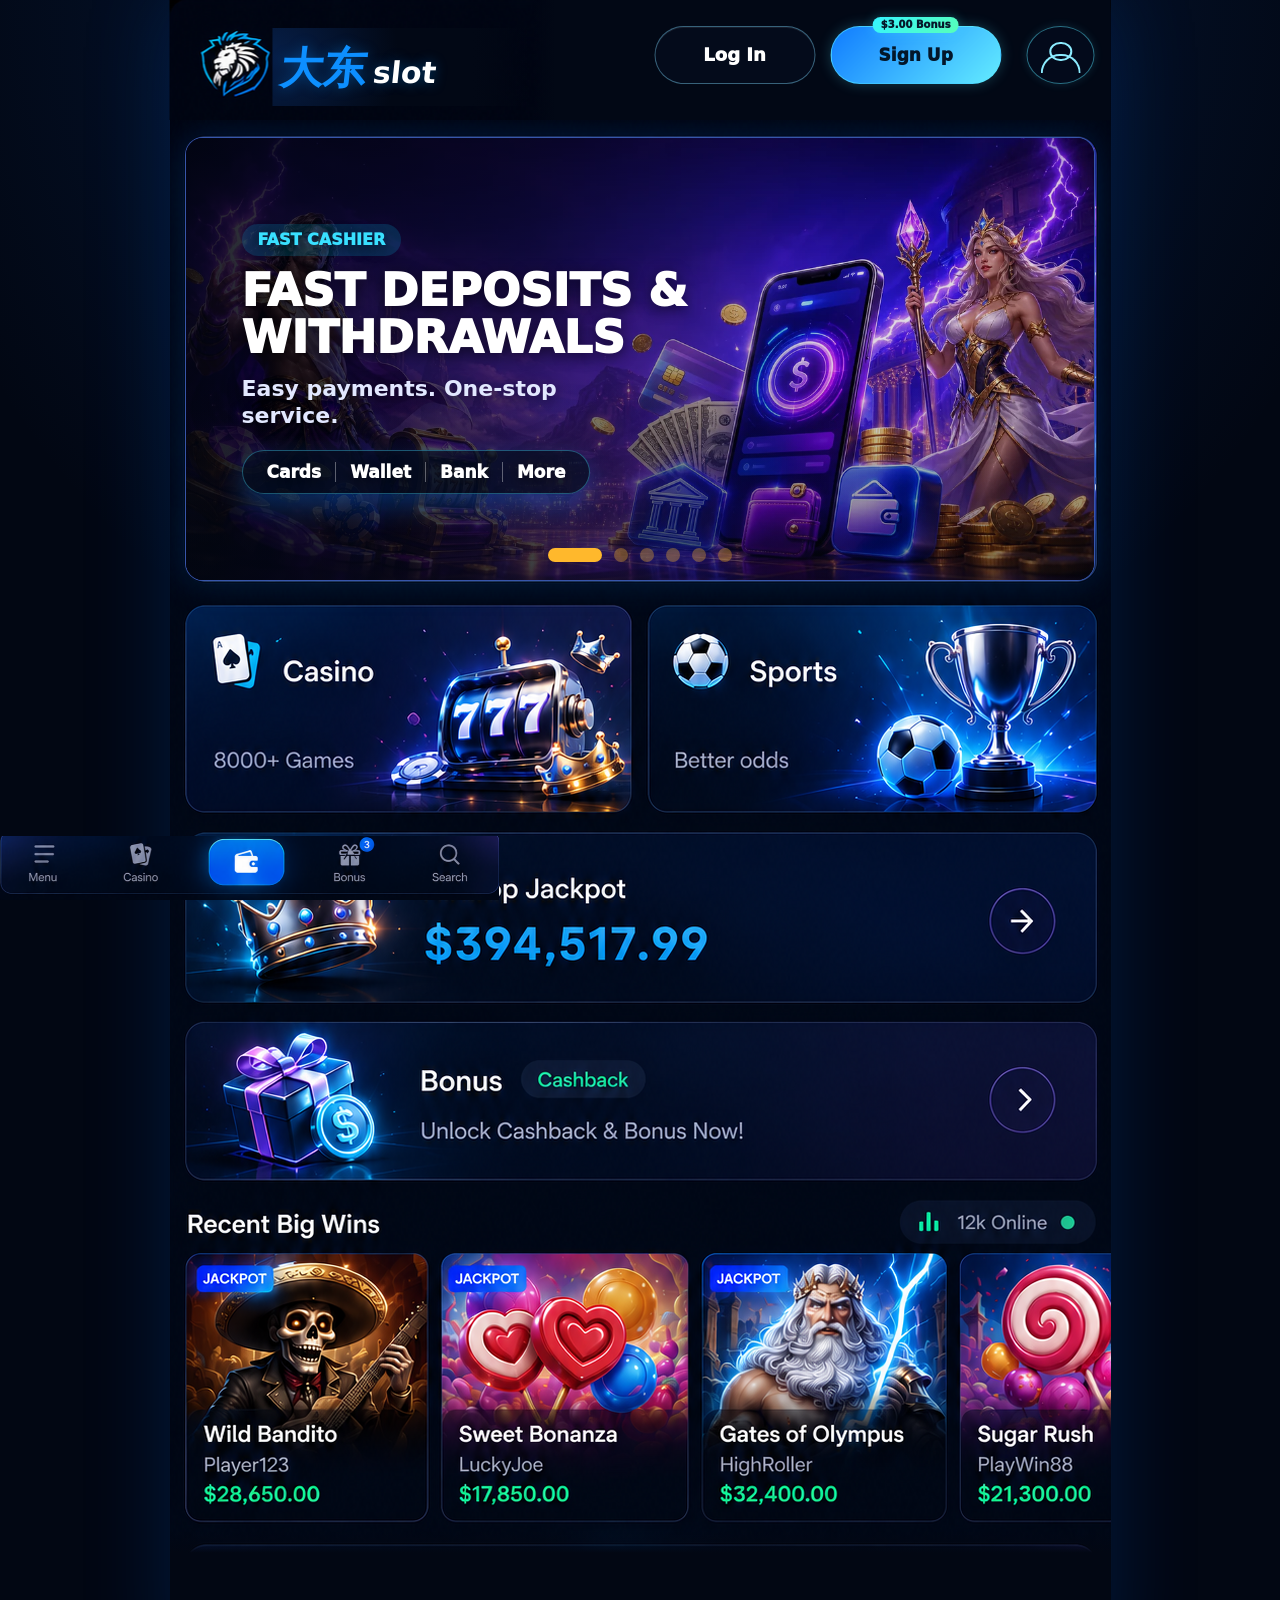
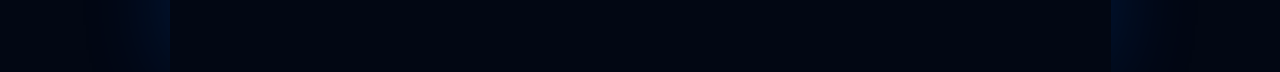
==== commit f51bf713: "Fix mobile bottom navigation seams" ====
--- a/index.html
+++ b/index.html
@@ -6,7 +6,7 @@
     <title>大东slot Visual Mirror</title>
     <link rel="stylesheet" href="styles.css?v=auth-brand-1">
     <link rel="stylesheet" href="wallet-polish.css?v=cleanup-1">
-    <link rel="stylesheet" href="premium-polish.css?v=local-auth-preview-2">
+    <link rel="stylesheet" href="premium-polish.css?v=nav-fix-1">
   </head>
   <body>
     <nav class="global-top-nav" aria-label="Global top navigation">
--- a/styles.css
+++ b/styles.css
@@ -7,18 +7,26 @@
   --blue: #087cff;
 }
 
-* {
-  box-sizing: border-box;
-}
-
-body {
-  margin: 0;
-  min-width: 320px;
-  min-height: 100vh;
-  background: #020713;
-  color: var(--ink);
-  font-family: Inter, ui-sans-serif, system-ui, -apple-system, BlinkMacSystemFont, "Segoe UI", sans-serif;
-}
+* {
+  box-sizing: border-box;
+}
+
+html {
+  min-width: 320px;
+  min-height: 100dvh;
+  overflow-x: hidden;
+  background: #080d18;
+}
+
+body {
+  margin: 0;
+  min-width: 320px;
+  min-height: 100dvh;
+  overflow-x: hidden;
+  background: #080d18;
+  color: var(--ink);
+  font-family: Inter, ui-sans-serif, system-ui, -apple-system, BlinkMacSystemFont, "Segoe UI", sans-serif;
+}
 
 body.modal-open {
   overflow: hidden;
@@ -43,14 +51,14 @@
   opacity: 0.55;
 }
 
-.mirror-stage {
-  display: flex;
-  justify-content: center;
-  min-height: 100vh;
-  background:
-    radial-gradient(circle at 50% 0, rgba(14, 83, 182, 0.28), transparent 42%),
-    #020713;
-}
+.mirror-stage {
+  display: flex;
+  justify-content: center;
+  min-height: 100dvh;
+  background:
+    radial-gradient(circle at 50% 0, rgba(14, 83, 182, 0.28), transparent 42%),
+    #020713;
+}
 
 .phone-screen {
   position: relative;
@@ -369,7 +377,7 @@
 .modal {
   position: relative;
   width: min(440px, 100%);
-  max-height: calc(100vh - 40px);
+  max-height: calc(100dvh - 40px);
   overflow: auto;
   border: 1px solid rgba(80, 127, 225, 0.65);
   border-radius: 18px;
@@ -1218,9 +1226,9 @@
   display: block;
 }
 
-.wallet-shell {
-  width: min(100vw, 813px);
-  min-height: 100vh;
+.wallet-shell {
+  width: min(100vw, 813px);
+  min-height: 100dvh;
   margin: 0 auto;
   padding: 18px 32px 70px;
   background:
@@ -1858,10 +1866,10 @@
   display: block;
 }
 
-.activity-shell {
-  position: relative;
-  width: min(100vw, 813px);
-  min-height: 100vh;
+.activity-shell {
+  position: relative;
+  width: min(100vw, 813px);
+  min-height: 100dvh;
   margin: 0 auto;
   padding: 18px 22px 118px;
   background:
--- a/premium-polish.css
+++ b/premium-polish.css
@@ -1876,3 +1876,72 @@
   border-bottom: 0;
   transform: translateX(-50%);
 }
+
+/* Mobile viewport stability: keep bottom navigation locked to the screen edge. */
+.global-bottom-nav {
+  position: fixed !important;
+  z-index: 1000 !important;
+  left: 0 !important;
+  right: 0 !important;
+  bottom: 0 !important;
+  width: auto !important;
+  height: 64px !important;
+  min-height: 64px !important;
+  max-height: 64px !important;
+  padding: 0 0 env(safe-area-inset-bottom) !important;
+  box-sizing: content-box !important;
+  display: flex !important;
+  align-items: stretch !important;
+  justify-content: space-around !important;
+  overflow: hidden !important;
+  border-radius: 0 !important;
+  background: url("assets/xd-reference.png") center bottom / 103.18% auto no-repeat !important;
+  transform: translateZ(0) !important;
+  pointer-events: auto !important;
+  will-change: transform;
+}
+
+.global-bottom-nav::before {
+  content: none !important;
+}
+
+.global-bottom-nav button,
+.global-bottom-nav button:nth-child(1),
+.global-bottom-nav button:nth-child(2),
+.global-bottom-nav button:nth-child(3),
+.global-bottom-nav button:nth-child(4),
+.global-bottom-nav button:nth-child(5) {
+  position: relative !important;
+  inset: auto !important;
+  left: auto !important;
+  top: auto !important;
+  width: auto !important;
+  height: 64px !important;
+  flex: 1 1 20% !important;
+  display: block !important;
+  padding: 0 !important;
+  border: 0 !important;
+  background: transparent !important;
+  pointer-events: auto !important;
+}
+
+.activity-bottom-nav,
+.wallet-bottom-nav {
+  left: 0 !important;
+  right: 0 !important;
+  bottom: 0 !important;
+  width: auto !important;
+  height: 64px !important;
+  min-height: 64px !important;
+  max-height: 64px !important;
+  padding: 0 0 env(safe-area-inset-bottom) !important;
+  box-sizing: content-box !important;
+  border-radius: 0 !important;
+  transform: translateZ(0) !important;
+  will-change: transform;
+}
+
+.activity-shell,
+.wallet-shell {
+  padding-bottom: calc(64px + 24px + env(safe-area-inset-bottom)) !important;
+}
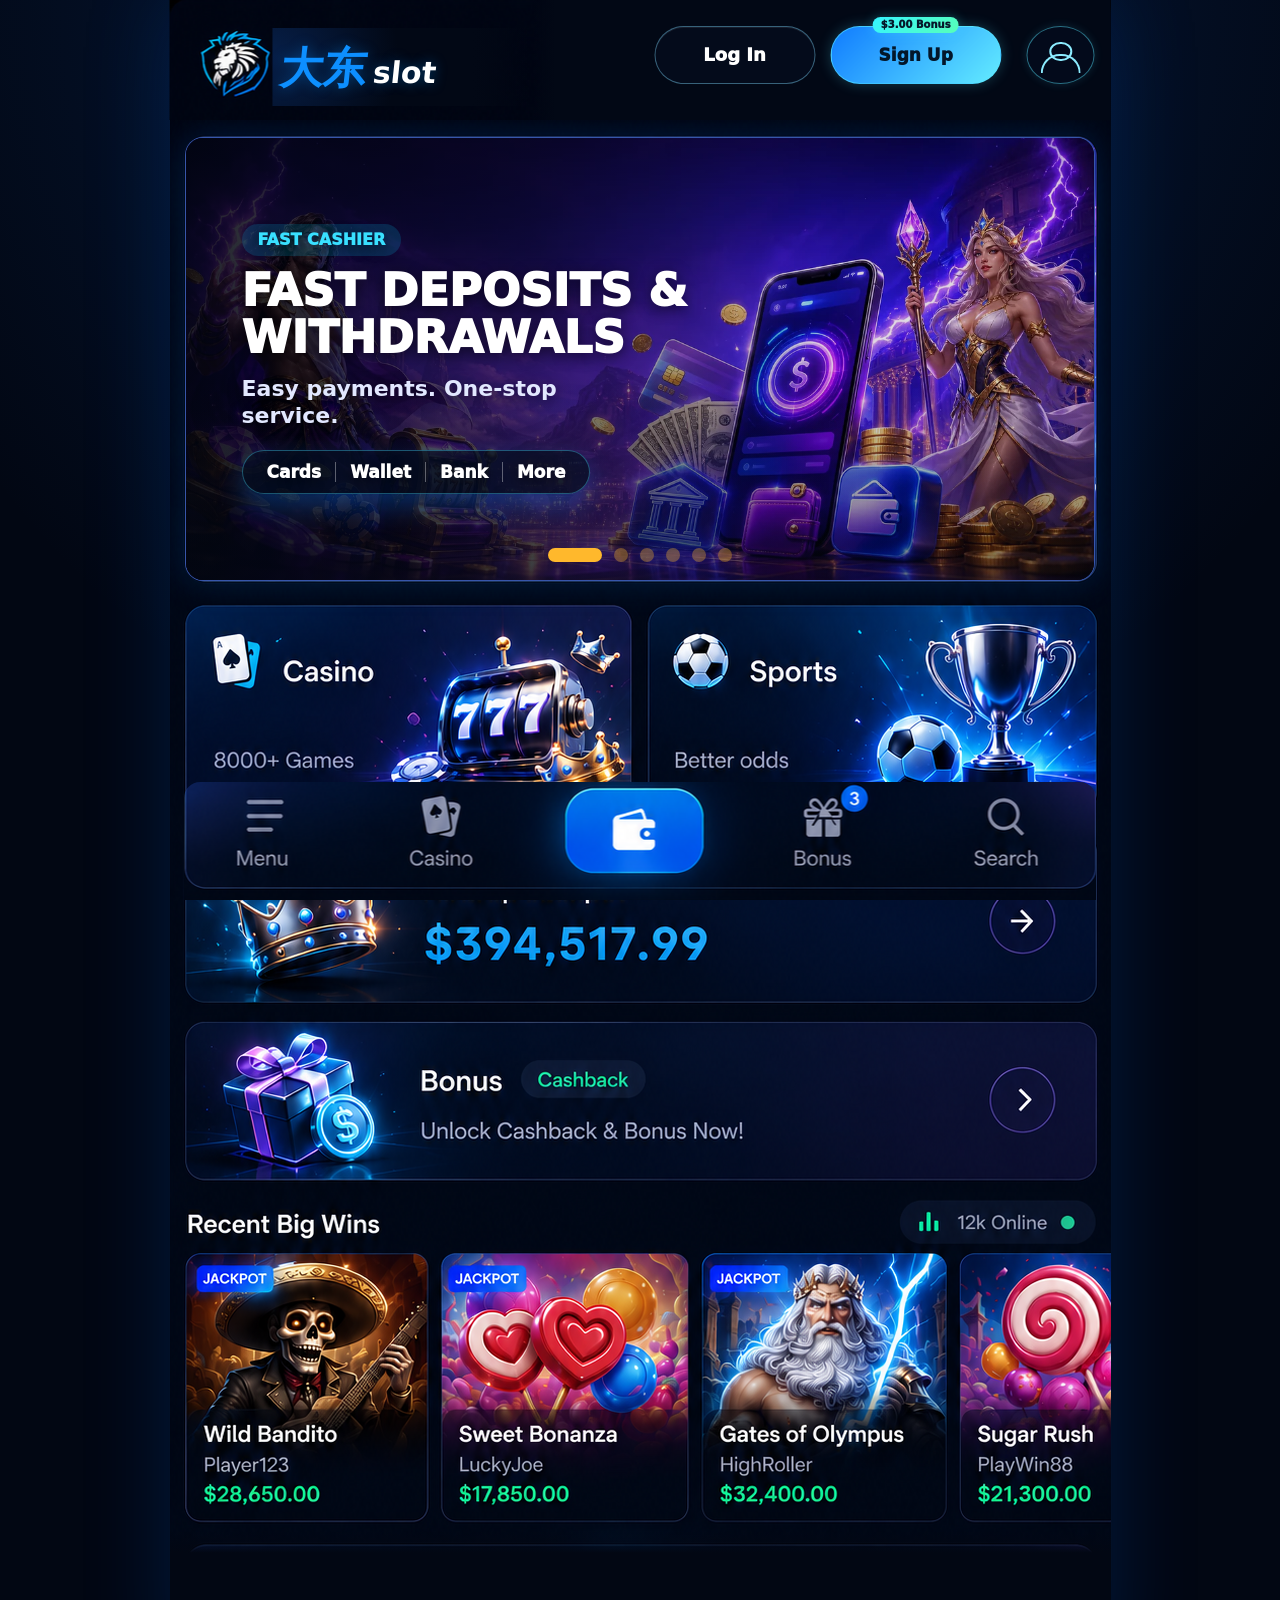
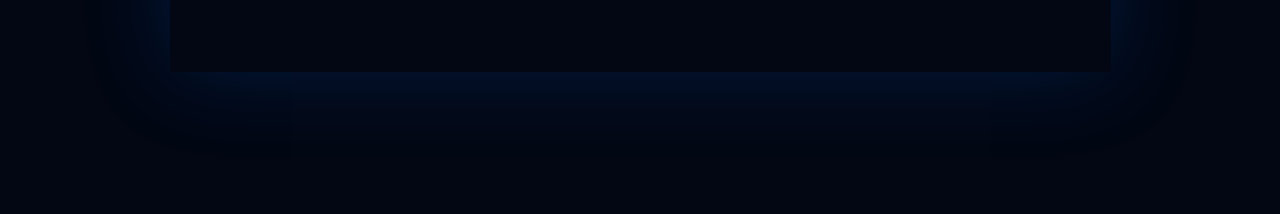
==== commit ed75b2ad: "Align fixed bottom navigation" ====
--- a/index.html
+++ b/index.html
@@ -6,7 +6,7 @@
     <title>大东slot Visual Mirror</title>
     <link rel="stylesheet" href="styles.css?v=auth-brand-1">
     <link rel="stylesheet" href="wallet-polish.css?v=cleanup-1">
-    <link rel="stylesheet" href="premium-polish.css?v=nav-fix-1">
+    <link rel="stylesheet" href="premium-polish.css?v=nav-align-6">
   </head>
   <body>
     <nav class="global-top-nav" aria-label="Global top navigation">
--- a/premium-polish.css
+++ b/premium-polish.css
@@ -1878,25 +1878,30 @@
 }
 
 /* Mobile viewport stability: keep bottom navigation locked to the screen edge. */
+:root {
+  --fixed-bottom-nav-height: 118px;
+  --fixed-bottom-nav-inset: 24px;
+}
+
 .global-bottom-nav {
   position: fixed !important;
   z-index: 1000 !important;
-  left: 0 !important;
-  right: 0 !important;
+  left: 50% !important;
+  right: auto !important;
   bottom: 0 !important;
-  width: auto !important;
-  height: 64px !important;
-  min-height: 64px !important;
-  max-height: 64px !important;
+  width: min(calc(100% - (var(--fixed-bottom-nav-inset) * 2)), 912px) !important;
+  height: var(--fixed-bottom-nav-height) !important;
+  min-height: var(--fixed-bottom-nav-height) !important;
+  max-height: var(--fixed-bottom-nav-height) !important;
   padding: 0 0 env(safe-area-inset-bottom) !important;
   box-sizing: content-box !important;
   display: flex !important;
   align-items: stretch !important;
   justify-content: space-around !important;
   overflow: hidden !important;
-  border-radius: 0 !important;
+  border-radius: 16px 16px 0 0 !important;
   background: url("assets/xd-reference.png") center bottom / 103.18% auto no-repeat !important;
-  transform: translateZ(0) !important;
+  transform: translateX(-50%) translateZ(0) !important;
   pointer-events: auto !important;
   will-change: transform;
 }
@@ -1916,7 +1921,7 @@
   left: auto !important;
   top: auto !important;
   width: auto !important;
-  height: 64px !important;
+  height: var(--fixed-bottom-nav-height) !important;
   flex: 1 1 20% !important;
   display: block !important;
   padding: 0 !important;
@@ -1927,21 +1932,37 @@
 
 .activity-bottom-nav,
 .wallet-bottom-nav {
-  left: 0 !important;
-  right: 0 !important;
+  left: 50% !important;
+  right: auto !important;
   bottom: 0 !important;
-  width: auto !important;
-  height: 64px !important;
-  min-height: 64px !important;
-  max-height: 64px !important;
+  width: min(calc(100% - (var(--fixed-bottom-nav-inset) * 2)), 912px) !important;
+  height: var(--fixed-bottom-nav-height) !important;
+  min-height: var(--fixed-bottom-nav-height) !important;
+  max-height: var(--fixed-bottom-nav-height) !important;
   padding: 0 0 env(safe-area-inset-bottom) !important;
   box-sizing: content-box !important;
-  border-radius: 0 !important;
-  transform: translateZ(0) !important;
+  border-radius: 16px 16px 0 0 !important;
+  transform: translateX(-50%) translateZ(0) !important;
   will-change: transform;
 }
 
 .activity-shell,
 .wallet-shell {
-  padding-bottom: calc(64px + 24px + env(safe-area-inset-bottom)) !important;
-}
+  padding-bottom: calc(var(--fixed-bottom-nav-height) + 24px + env(safe-area-inset-bottom)) !important;
+}
+
+.mirror-stage {
+  padding-bottom: calc(var(--fixed-bottom-nav-height) + 24px + env(safe-area-inset-bottom)) !important;
+}
+
+@media (max-width: 941px) {
+  .global-bottom-nav,
+  .activity-bottom-nav,
+  .wallet-bottom-nav {
+    left: 0 !important;
+    right: 0 !important;
+    width: auto !important;
+    border-radius: 16px 16px 0 0 !important;
+    transform: translateZ(0) !important;
+  }
+}
